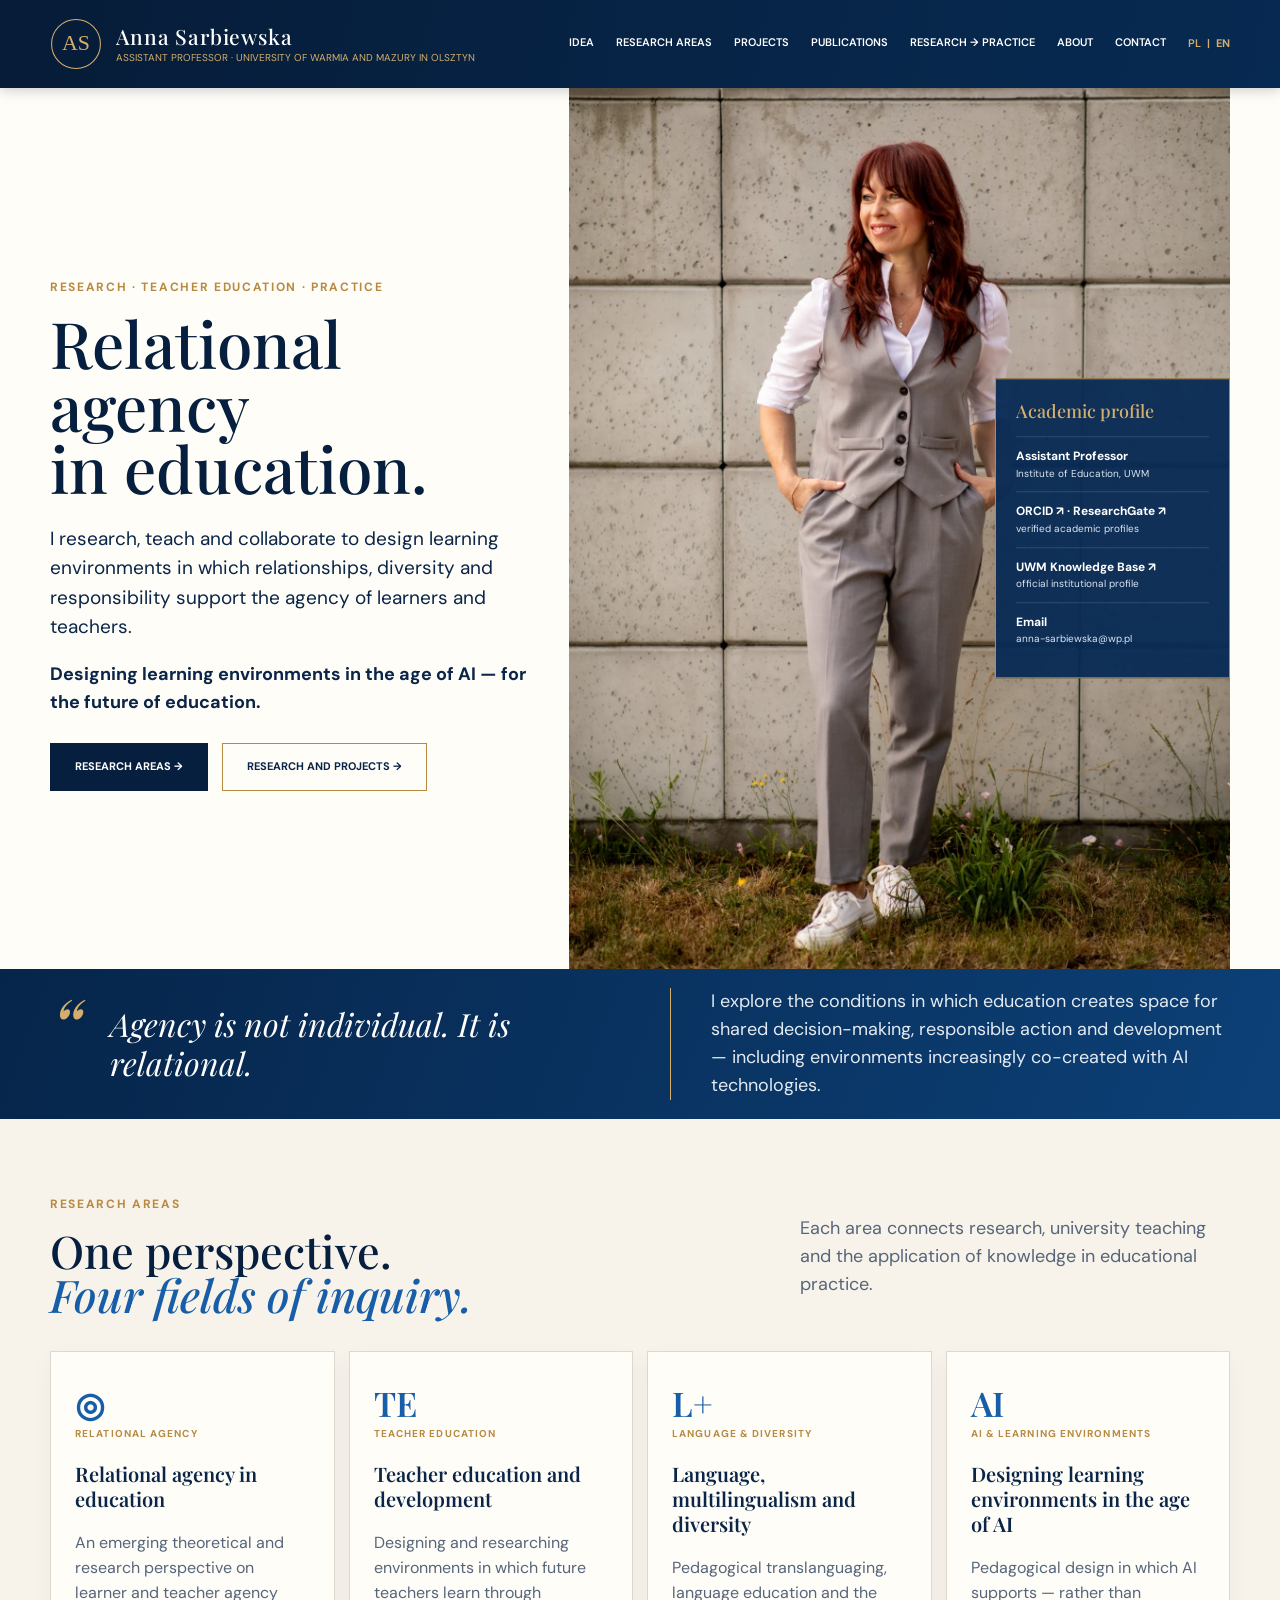
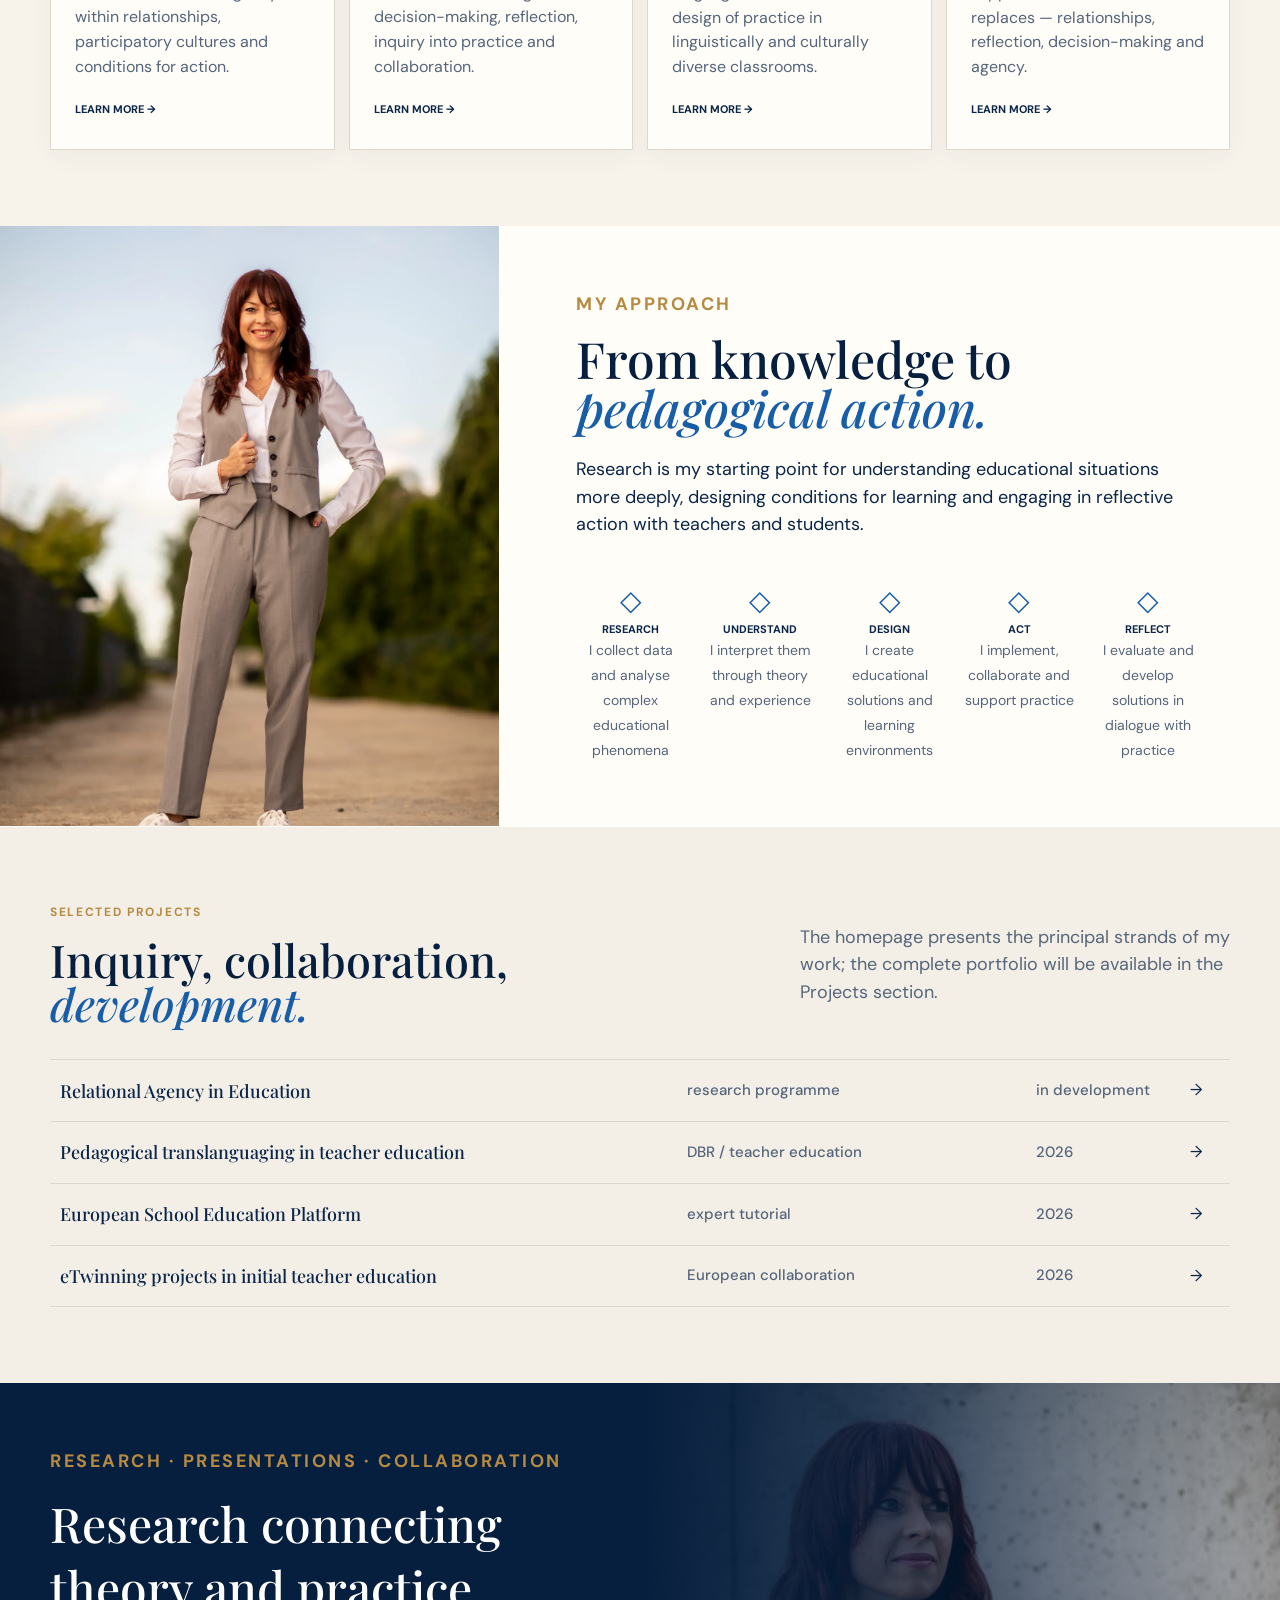
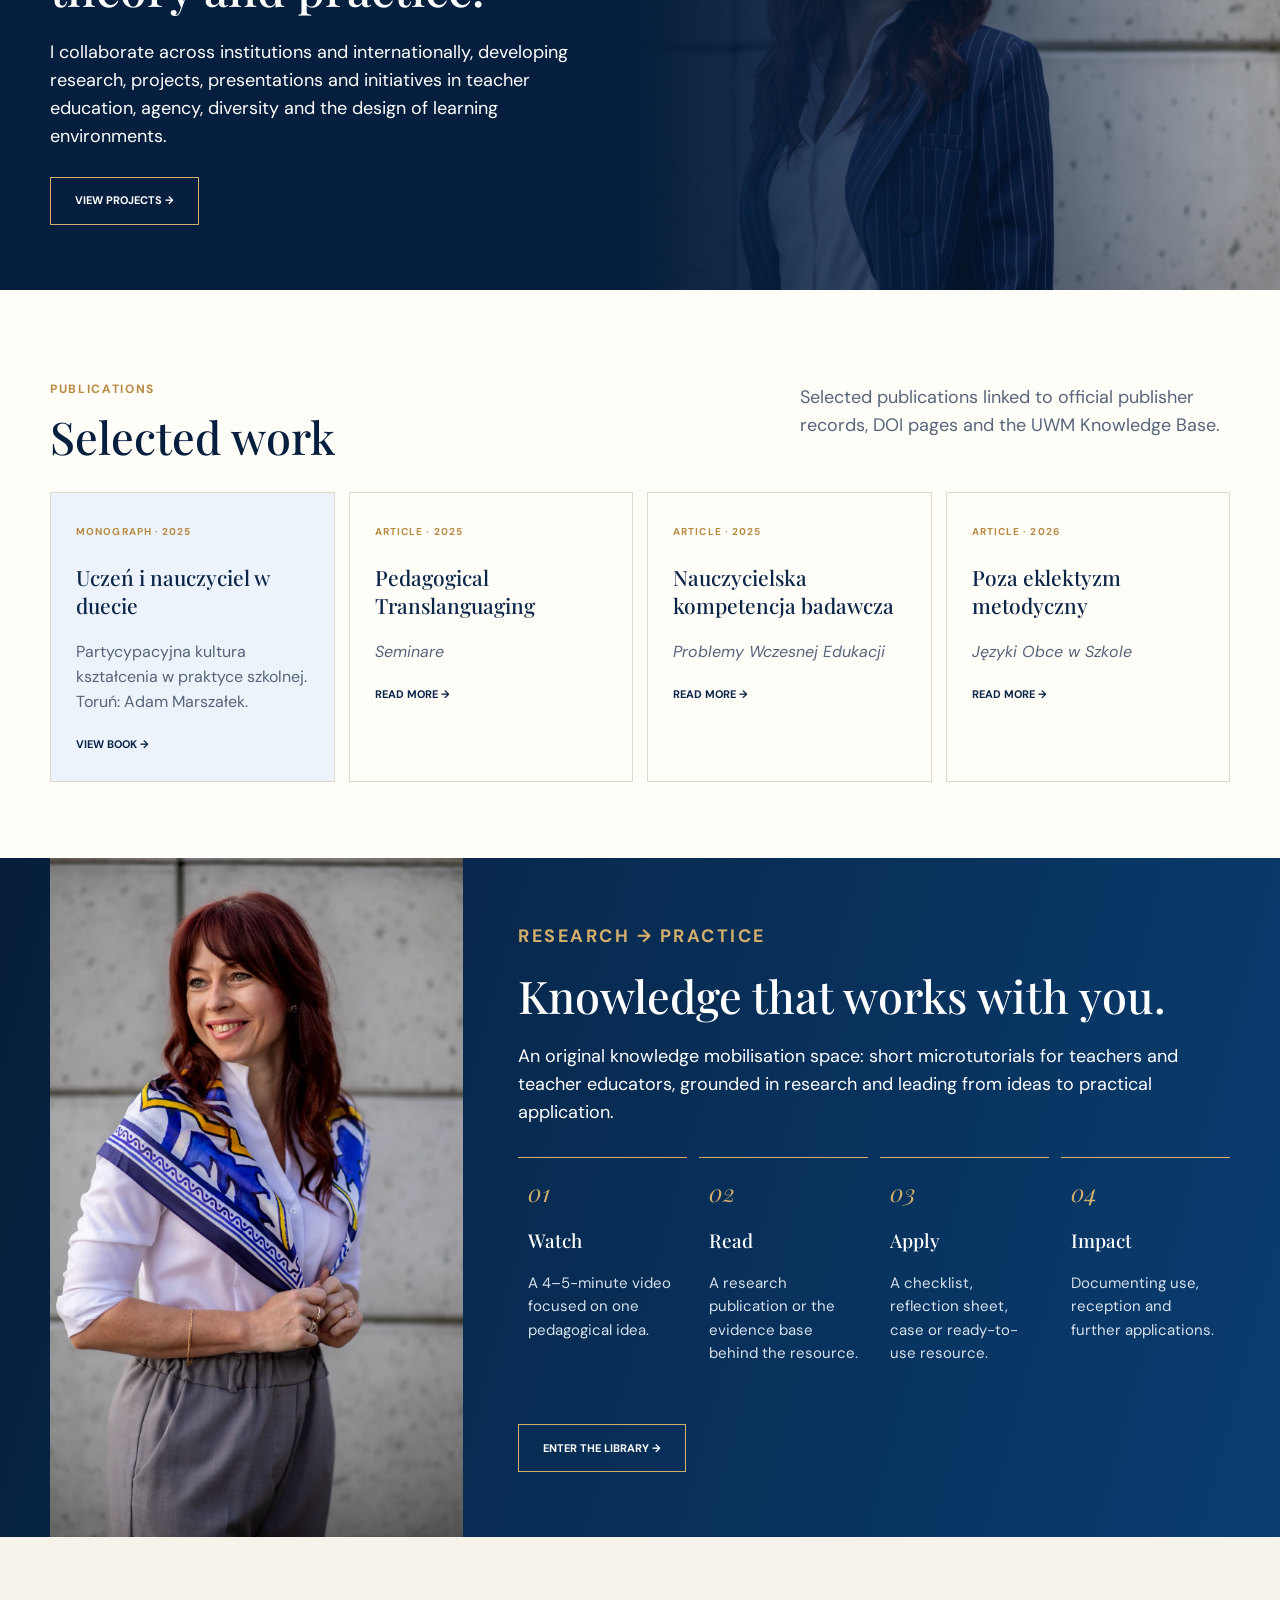
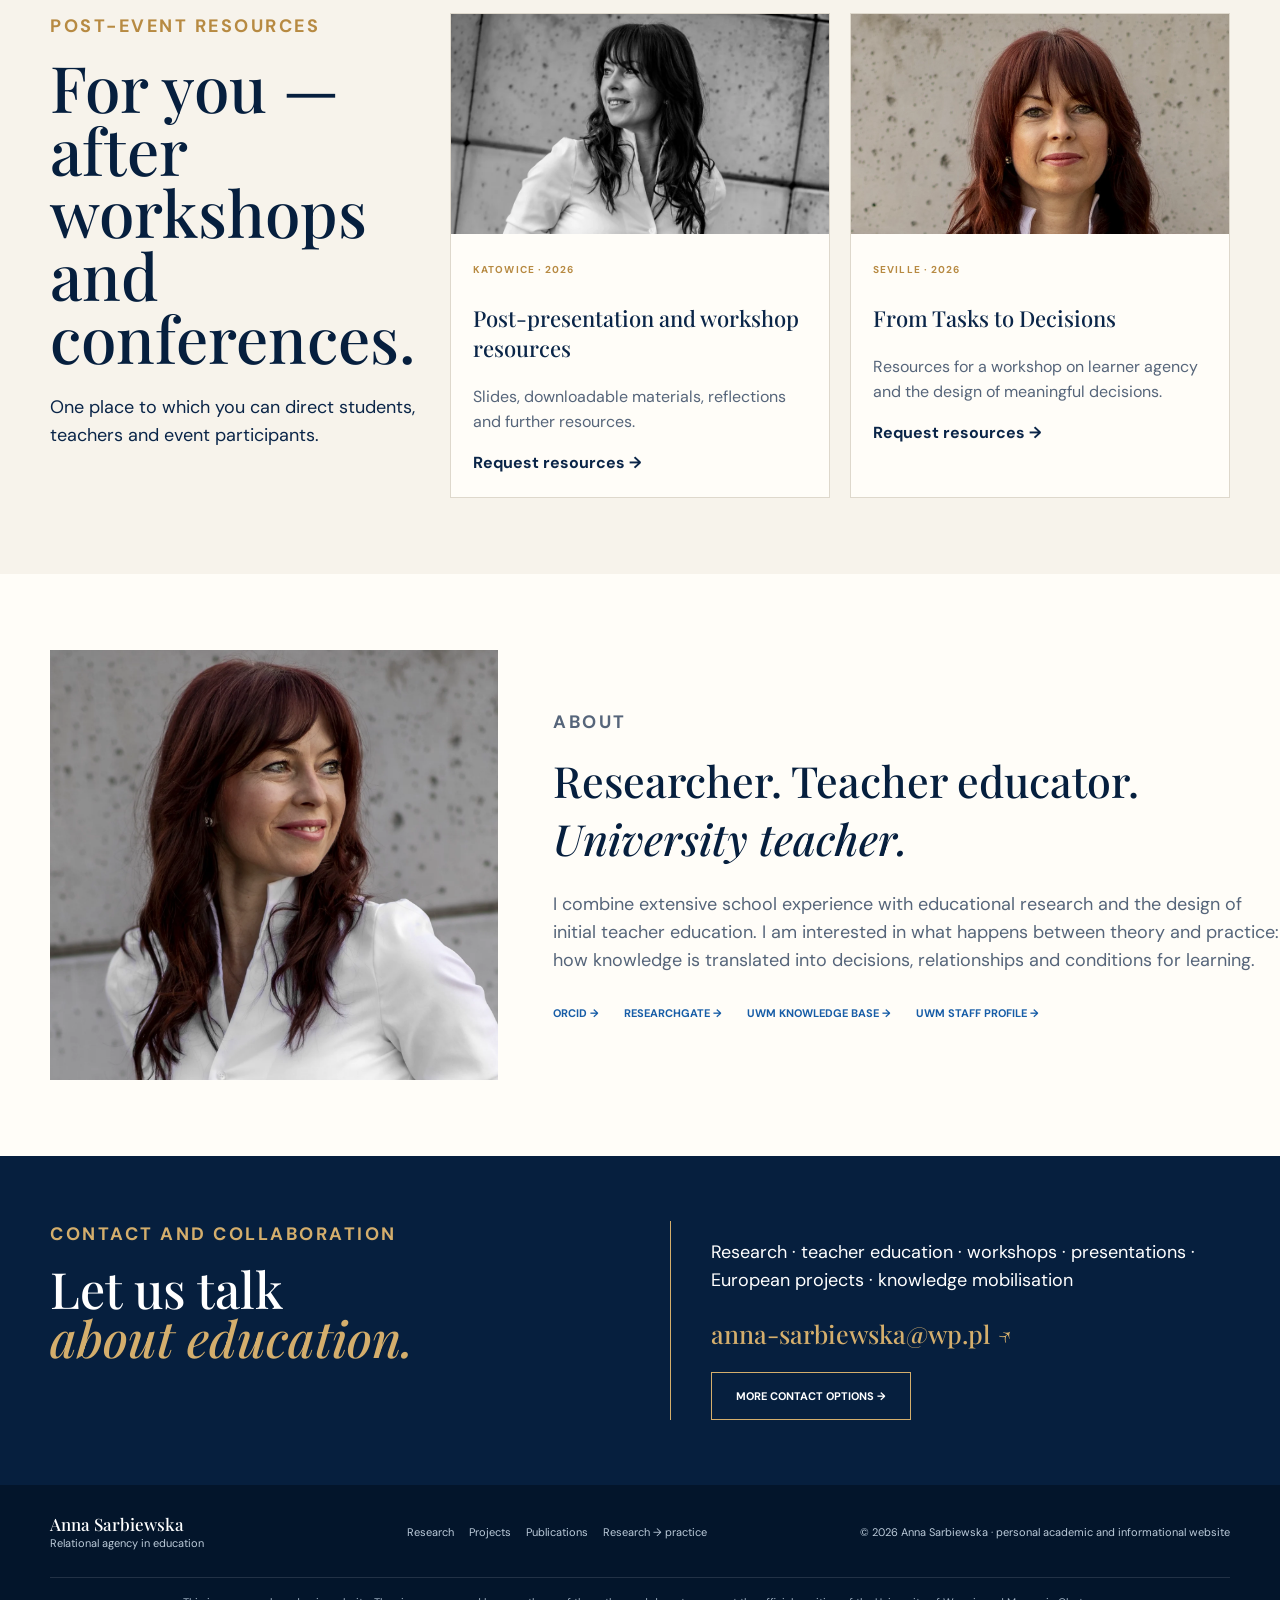
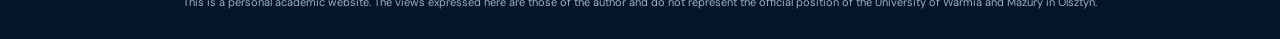
==== en/index.html @ 72707ba0 "Connect verified academic profiles and publications" ====
<!doctype html>
<html lang="en">
<head>
  <meta charset="utf-8">
  <meta name="viewport" content="width=device-width, initial-scale=1">
  <meta name="theme-color" content="#0e2b4d">
  <link rel="alternate" hreflang="pl" href="../index.html">
  <link rel="alternate" hreflang="en" href="index.html">
  <link rel="stylesheet" href="../styles.css?v=20260819-4">
  <link rel="stylesheet" href="../crop.css?v=20260819-3">
  <title>Anna Sarbiewska | Relational Agency in Education</title>
  <meta name="description" content="Academic and expert portfolio of Anna Sarbiewska: relational agency in education, teacher education, pedagogical translanguaging, AI and learning environments.">
</head>
<body>
<a class="skip" href="#main">Skip to content</a>

<header class="topbar">
  <div class="wrap nav">
    <a class="brand" href="index.html" aria-label="Anna Sarbiewska — home">
      <svg viewBox="0 0 100 100" aria-hidden="true"><circle cx="50" cy="50" r="47" fill="none" stroke="currentColor" stroke-width="2"/><text x="50" y="61" text-anchor="middle" font-family="Georgia,serif" font-size="42" fill="currentColor">AS</text></svg>
      <span class="brand-copy"><strong>Anna Sarbiewska</strong><small>Assistant Professor · University of Warmia and Mazury in Olsztyn</small></span>
    </a>
    <button class="menu-toggle" type="button" aria-expanded="false"><span></span><span></span><span></span></button>
    <nav class="menu" aria-label="Main navigation">
      <a href="#idea">Idea</a><a href="#research">Research areas</a><a href="#projects">Projects</a><a href="#publications">Publications</a><a href="#practice">Research → practice</a><a href="#about">About</a><a href="#contact">Contact</a>
      <span class="lang"><a href="../index.html">PL</a> &nbsp;|&nbsp; <strong>EN</strong></span>
    </nav>
  </div>
</header>

<main id="main">
<section class="hero">
  <div class="wrap hero-grid">
    <div class="hero-copy">
      <p class="overline">Research · Teacher education · Practice</p>
      <h1>Relational<br>agency<br>in education.</h1>
      <p class="hero-lead">I research, teach and collaborate to design learning environments in which relationships, diversity and responsibility support the agency of learners and teachers.</p>
      <p class="hero-ai">Designing learning environments in the age of AI — for the future of education.</p>
      <div class="actions"><a class="btn primary" href="#research">Research areas →</a><a class="btn secondary" href="#projects">Research and projects →</a></div>
    </div>
    <div class="hero-photo">
      <img src="../assets/hero-standing.webp" alt="Anna Sarbiewska standing against contemporary architecture">
      <aside class="academic-card">
        <h3>Academic profile</h3>
        <div><strong>Assistant Professor</strong><span>Institute of Education, UWM</span></div>
        <div><strong><a href="https://orcid.org/0000-0002-9429-8228" target="_blank" rel="noopener">ORCID ↗</a> · <a href="https://www.researchgate.net/profile/Anna-Sarbiewska" target="_blank" rel="noopener">ResearchGate ↗</a></strong><span>verified academic profiles</span></div>
        <div><strong><a href="https://bazawiedzy.uwm.edu.pl/info/author/UWMefac2015b21f4644b971df254f5b9c55?lang=en" target="_blank" rel="noopener">UWM Knowledge Base ↗</a></strong><span>official institutional profile</span></div>
        <div><strong>Email</strong><span>anna-sarbiewska@wp.pl</span></div>
      </aside>
    </div>
  </div>
</section>

<section class="manifest" id="idea">
  <div class="wrap manifest-grid">
    <blockquote>Agency is not individual. It is relational.</blockquote>
    <p>I explore the conditions in which education creates space for shared decision-making, responsible action and development — including environments increasingly co-created with AI technologies.</p>
  </div>
</section>

<section class="section areas" id="research">
  <div class="wrap">
    <div class="section-title"><div><p class="overline">Research areas</p><h2>One perspective.<br><em>Four fields of inquiry.</em></h2></div><p>Each area connects research, university teaching and the application of knowledge in educational practice.</p></div>
    <div class="area-grid">
      <article class="area"><div class="icon">◎</div><div class="mini">Relational Agency</div><h3>Relational agency in education</h3><p>An emerging theoretical and research perspective on learner and teacher agency within relationships, participatory cultures and conditions for action.</p><a href="#research">Learn more →</a></article>
      <article class="area"><div class="icon">TE</div><div class="mini">Teacher Education</div><h3>Teacher education and development</h3><p>Designing and researching environments in which future teachers learn through decision-making, reflection, inquiry into practice and collaboration.</p><a href="#research">Learn more →</a></article>
      <article class="area"><div class="icon">L+</div><div class="mini">Language & Diversity</div><h3>Language, multilingualism and diversity</h3><p>Pedagogical translanguaging, language education and the design of practice in linguistically and culturally diverse classrooms.</p><a href="#research">Learn more →</a></article>
      <article class="area"><div class="icon">AI</div><div class="mini">AI & Learning Environments</div><h3>Designing learning environments in the age of AI</h3><p>Pedagogical design in which AI supports — rather than replaces — relationships, reflection, decision-making and agency.</p><a href="#research">Learn more →</a></article>
    </div>
  </div>
</section>

<section class="approach">
  <div class="approach-photo"><img src="../assets/approach-outdoor.webp" alt="Anna Sarbiewska standing outdoors"></div>
  <div class="approach-copy">
    <p class="overline">My approach</p><h2>From knowledge to<br><em>pedagogical action.</em></h2>
    <p>Research is my starting point for understanding educational situations more deeply, designing conditions for learning and engaging in reflective action with teachers and students.</p>
    <div class="steps">
      <div class="step"><b>RESEARCH</b><span>I collect data and analyse complex educational phenomena</span></div>
      <div class="step"><b>UNDERSTAND</b><span>I interpret them through theory and experience</span></div>
      <div class="step"><b>DESIGN</b><span>I create educational solutions and learning environments</span></div>
      <div class="step"><b>ACT</b><span>I implement, collaborate and support practice</span></div>
      <div class="step"><b>REFLECT</b><span>I evaluate and develop solutions in dialogue with practice</span></div>
    </div>
  </div>
</section>

<section class="section projects" id="projects">
  <div class="wrap">
    <div class="section-title"><div><p class="overline">Selected projects</p><h2>Inquiry, collaboration,<br><em>development.</em></h2></div><p>The homepage presents the principal strands of my work; the complete portfolio will be available in the Projects section.</p></div>
    <div class="project-list">
      <div class="project-row"><h3>Relational Agency in Education</h3><span>research programme</span><b>in development</b><div>→</div></div>
      <div class="project-row"><h3>Pedagogical translanguaging in teacher education</h3><span>DBR / teacher education</span><b>2026</b><div>→</div></div>
      <div class="project-row"><h3>European School Education Platform</h3><span>expert tutorial</span><b>2026</b><div>→</div></div>
      <div class="project-row"><h3>eTwinning projects in initial teacher education</h3><span>European collaboration</span><b>2026</b><div>→</div></div>
    </div>
  </div>
</section>

<section class="research-banner">
  <img src="../assets/research.webp" alt="Anna Sarbiewska wearing a navy blazer" style="object-position:center top">
  <div class="wrap research-copy"><p class="overline">Research · Presentations · Collaboration</p><h2>Research connecting theory and practice.</h2><p>I collaborate across institutions and internationally, developing research, projects, presentations and initiatives in teacher education, agency, diversity and the design of learning environments.</p><div class="actions"><a class="btn secondary" style="color:white;border-color:var(--gold2)" href="#projects">View projects →</a></div></div>
</section>

<section class="section publications" id="publications">
  <div class="wrap">
    <div class="section-title"><div><p class="overline">Publications</p><h2>Selected work</h2></div><p>Selected publications linked to official publisher records, DOI pages and the UWM Knowledge Base.</p></div>
    <div class="pub-grid">
      <article class="pub featured"><span class="type">Monograph · 2025</span><h3>Uczeń i nauczyciel w duecie</h3><p>Partycypacyjna kultura kształcenia w praktyce szkolnej. Toruń: Adam Marszałek.</p><a href="https://sklep.marszalek.com.pl/pl/glowna/5962-uczen-i-nauczyciel-w-duecie-partycypacyjna-kultura-ksztalcenia-w-praktyce-szkolnej.html" target="_blank" rel="noopener">View book →</a></article>
      <article class="pub"><span class="type">Article · 2025</span><h3>Pedagogical Translanguaging</h3><p><em>Seminare</em></p><a href="https://czasopisma.uksw.edu.pl/s/article/view/15479" target="_blank" rel="noopener">Read more →</a></article>
      <article class="pub"><span class="type">Article · 2025</span><h3>Nauczycielska kompetencja badawcza</h3><p><em>Problemy Wczesnej Edukacji</em></p><a href="https://doi.org/10.26881/pwe.2025.60.10" target="_blank" rel="noopener">Read more →</a></article>
      <article class="pub"><span class="type">Article · 2026</span><h3>Poza eklektyzm metodyczny</h3><p><em>Języki Obce w Szkole</em></p><a href="https://bazawiedzy.uwm.edu.pl/info/article/UWM1945648a0d5d4bf6a599b949269d0748/" target="_blank" rel="noopener">Read more →</a></article>
    </div>
  </div>
</section>

<section class="practice" id="practice">
  <div class="wrap practice-grid">
    <div class="practice-photo"><img src="../assets/practice-scarf.webp" alt="Anna Sarbiewska wearing a blue scarf"></div>
    <div class="practice-copy"><p class="overline" style="color:var(--gold2)">Research → practice</p><h2>Knowledge that works with you.</h2><p>An original knowledge mobilisation space: short microtutorials for teachers and teacher educators, grounded in research and leading from ideas to practical application.</p>
      <div class="practice-cards">
        <div class="practice-card"><div class="n">01</div><h3>Watch</h3><p>A 4–5-minute video focused on one pedagogical idea.</p></div>
        <div class="practice-card"><div class="n">02</div><h3>Read</h3><p>A research publication or the evidence base behind the resource.</p></div>
        <div class="practice-card"><div class="n">03</div><h3>Apply</h3><p>A checklist, reflection sheet, case or ready-to-use resource.</p></div>
        <div class="practice-card"><div class="n">04</div><h3>Impact</h3><p>Documenting use, reception and further applications.</p></div>
      </div>
      <div class="actions"><a class="btn secondary" style="color:white;border-color:var(--gold2)" href="#practice">Enter the library →</a></div>
    </div>
  </div>
</section>

<section class="section events">
  <div class="wrap event-grid">
    <div class="event-intro"><p class="overline">Post-event resources</p><h2>For you — after workshops and conferences.</h2><p>One place to which you can direct students, teachers and event participants.</p></div>
    <article class="event"><img src="../assets/event-katowice.webp" alt="Anna Sarbiewska — Katowice resources" style="object-position:center top"><div class="event-body"><span class="label">KATOWICE · 2026</span><h3>Post-presentation and workshop resources</h3><p>Slides, downloadable materials, reflections and further resources.</p><a href="#contact"><b>Request resources →</b></a></div></article>
    <article class="event"><img src="../assets/event-seville.webp" alt="Anna Sarbiewska — Seville resources" style="object-position:center top"><div class="event-body"><span class="label">SEVILLE · 2026</span><h3>From Tasks to Decisions</h3><p>Resources for a workshop on learner agency and the design of meaningful decisions.</p><a href="#contact"><b>Request resources →</b></a></div></article>
  </div>
</section>

<section class="section about" id="about">
  <div class="wrap about-grid">
    <div class="about-photo"><img src="../assets/about-portrait.webp" alt="Portrait of Anna Sarbiewska"></div>
    <div class="about-copy"><p class="overline">About</p><h2>Researcher. Teacher educator.<br><em>University teacher.</em></h2><p>I combine extensive school experience with educational research and the design of initial teacher education. I am interested in what happens between theory and practice: how knowledge is translated into decisions, relationships and conditions for learning.</p><div class="profile-links"><a href="https://orcid.org/0000-0002-9429-8228" target="_blank" rel="noopener">ORCID →</a><a href="https://www.researchgate.net/profile/Anna-Sarbiewska" target="_blank" rel="noopener">ResearchGate →</a><a href="https://bazawiedzy.uwm.edu.pl/info/author/UWMefac2015b21f4644b971df254f5b9c55?lang=en" target="_blank" rel="noopener">UWM Knowledge Base →</a><a href="https://wns.uwm.edu.pl/kadra/sarbiewska-anna" target="_blank" rel="noopener">UWM staff profile →</a></div></div>
  </div>
</section>

<section class="contact" id="contact">
  <div class="wrap contact-grid">
    <div><p class="overline" style="color:var(--gold2)">Contact and collaboration</p><h2>Let us talk<br><em>about education.</em></h2></div>
    <div class="contact-box"><p>Research · teacher education · workshops · presentations · European projects · knowledge mobilisation</p><a class="mail" href="mailto:anna-sarbiewska@wp.pl">anna-sarbiewska@wp.pl ↗</a><a class="btn secondary" style="color:white;border-color:var(--gold2)" href="#contact">More contact options →</a></div>
  </div>
</section>
</main>

<footer class="footer">
  <div class="wrap footer-grid"><div class="footer-brand"><strong>Anna Sarbiewska</strong><span>Relational agency in education</span></div><div class="footer-nav"><a href="#research">Research</a><a href="#projects">Projects</a><a href="#publications">Publications</a><a href="#practice">Research → practice</a></div><div class="footer-note">© <span data-year></span> Anna Sarbiewska · personal academic and informational website</div><div class="footer-disclaimer">This is a personal academic website. The views expressed here are those of the author and do not represent the official position of the University of Warmia and Mazury in Olsztyn.</div></div>
</footer>
<script src="../script.js"></script>
</body>
</html>
---- styles.css ----
@import url('https://fonts.googleapis.com/css2?family=DM+Sans:wght@400;500;600;700&family=Playfair+Display:ital,wght@0,500;0,600;1,500&display=swap');
:root{--navy:#061f3e;--navy2:#0b315d;--blue:#175da7;--cream:#f7f3eb;--ivory:#fffdf8;--gold:#b78a42;--gold2:#d4ae6c;--ink:#0a2548;--muted:#56657a;--line:#ded8cc}*{box-sizing:border-box}html{scroll-behavior:smooth}body{margin:0;background:var(--cream);color:var(--ink);font-family:'DM Sans',Arial,sans-serif;line-height:1.55}.wrap{width:min(1180px,calc(100% - 48px));margin:auto}img{display:block;width:100%;height:100%;object-fit:cover}a{color:inherit;text-decoration:none}.skip{position:absolute;left:-9999px}.skip:focus{left:12px;top:12px;background:#fff;padding:10px;z-index:99}
.topbar{height:88px;background:linear-gradient(100deg,#061c38,#072a52);color:#fff;position:sticky;top:0;z-index:30;box-shadow:0 2px 12px #00152a38}.nav{height:100%;display:flex;align-items:center;justify-content:space-between}.brand{display:flex;align-items:center;gap:14px}.brand svg{width:52px;height:52px;color:var(--gold2)}.brand-copy{display:flex;flex-direction:column}.brand-copy strong{font:500 21px 'Playfair Display',serif;letter-spacing:.04em}.brand-copy small{font-size:10px;color:var(--gold2);text-transform:uppercase}.menu{display:flex;align-items:center;gap:22px;font-size:11px;font-weight:600;text-transform:uppercase}.menu a{padding:34px 0;border-bottom:2px solid transparent}.menu a:hover{color:var(--gold2);border-color:var(--gold2)}.lang{color:var(--gold2)}.menu-toggle{display:none;background:none;border:0}.menu-toggle span{display:block;width:24px;height:2px;background:#fff;margin:5px}
.hero{background:var(--ivory)}.hero-grid{display:grid;grid-template-columns:44% 56%;min-height:590px}.hero-copy{padding:72px 38px 60px 0;align-self:center}.overline{margin:0 0 15px;color:var(--gold);font-size:12px;font-weight:700;letter-spacing:.14em;text-transform:uppercase}.hero h1,.section h2,.approach h2,.contact h2{font:500 clamp(44px,5vw,72px)/.98 'Playfair Display',serif;margin:0 0 24px;color:var(--navy)}.hero-lead{font-size:16px;max-width:520px}.hero-ai{font-weight:700;max-width:500px}.actions{display:flex;gap:14px;margin-top:26px}.btn{display:inline-flex;align-items:center;justify-content:center;min-height:48px;padding:0 24px;border:1px solid var(--gold);font-size:11px;font-weight:700;text-transform:uppercase;transition:.2s}.btn.primary{background:var(--navy);color:#fff;border-color:var(--navy)}.btn:hover{transform:translateY(-2px);box-shadow:0 7px 18px #001d3b24}.hero-photo{position:relative;min-height:590px}.hero-photo img{object-position:center 28%}.academic-card{position:absolute;right:0;top:50%;transform:translateY(-50%);width:235px;background:#082b55f2;color:#fff;border:1px solid var(--gold);padding:20px}.academic-card h3{margin:0 0 13px;color:var(--gold2);font:500 18px 'Playfair Display',serif}.academic-card div{padding:10px 0;border-top:1px solid #ffffff22}.academic-card strong,.academic-card span{display:block}.academic-card strong{font-size:12px}.academic-card span{font-size:10px;color:#dbe6f2}
.manifest{background:linear-gradient(110deg,#06254a,#0c4077);color:#fff}.manifest-grid{min-height:150px;display:grid;grid-template-columns:1fr 1fr;gap:60px;align-items:center}.manifest blockquote{font:italic 32px/1.2 'Playfair Display',serif;margin:0;padding-left:60px;position:relative}.manifest blockquote:before{content:'“';position:absolute;left:0;top:-28px;color:var(--gold2);font-size:80px}.manifest p{border-left:1px solid var(--gold2);padding-left:40px;margin:0;color:#e3eaf2}
.section{padding:76px 0}.section-title{display:flex;justify-content:space-between;gap:50px;align-items:end;margin-bottom:34px}.section-title h2{font-size:45px;margin:0}.section-title h2 em,.approach h2 em,.contact h2 em{font-weight:500;color:var(--blue)}.section-title>p{max-width:430px;color:var(--muted)}.area-grid{display:grid;grid-template-columns:repeat(4,1fr);gap:14px}.area{background:var(--ivory);border:1px solid var(--line);padding:28px 24px;min-height:315px;box-shadow:0 8px 22px #0a31550a}.area .icon{color:var(--blue);font:600 34px 'Playfair Display',serif}.mini,.type,.label{color:var(--gold);font-size:10px;text-transform:uppercase;letter-spacing:.11em;font-weight:700}.area h3{font:600 20px/1.25 'Playfair Display',serif}.area p{font-size:13px;color:var(--muted)}.area a,.pub a{font-size:11px;text-transform:uppercase;font-weight:700}
.approach{display:grid;grid-template-columns:39% 61%;background:var(--ivory);min-height:520px}.approach-photo{max-height:600px}.approach-copy{padding:65px 6vw}.approach h2{font-size:50px}.steps{display:grid;grid-template-columns:repeat(5,1fr);gap:20px;margin-top:40px}.step{text-align:center;padding-top:42px;position:relative}.step:before{content:'◇';position:absolute;top:0;left:50%;transform:translateX(-50%);font-size:28px;color:var(--blue)}.step b{font-size:11px;display:block}.step span{font-size:11px;color:var(--muted)}
.projects{background:#f3efe7}.project-list{border-top:1px solid var(--line)}.project-row{display:grid;grid-template-columns:2.2fr 1.2fr .5fr 30px;gap:15px;align-items:center;padding:18px 10px;border-bottom:1px solid var(--line)}.project-row h3{font:500 18px 'Playfair Display',serif;margin:0}.project-row span,.project-row b{font-size:12px;font-weight:500;color:var(--muted)}
.research-banner{min-height:390px;background:var(--navy);color:#fff;position:relative;overflow:hidden}.research-banner>img{position:absolute;right:0;width:50%}.research-banner:after{content:'';position:absolute;inset:0;background:linear-gradient(90deg,#061f3e 0 50%,#061f3ecc 68%,transparent)}.research-copy{position:relative;z-index:2;padding:65px 0}.research-copy h2{font:500 48px 'Playfair Display',serif;max-width:560px;margin:0 0 20px}.research-copy>p{max-width:520px}
.publications{background:var(--ivory)}.pub-grid{display:grid;grid-template-columns:repeat(4,1fr);gap:14px}.pub{border:1px solid var(--line);padding:25px;min-height:220px}.pub.featured{background:#edf3fa}.pub h3{font:500 21px 'Playfair Display',serif}.pub p{font-size:13px;color:var(--muted)}
.practice{background:linear-gradient(105deg,#061e3b,#0a3d70);color:#fff}.practice-grid{display:grid;grid-template-columns:35% 65%;min-height:520px}.practice-copy{padding:65px 0 65px 55px}.practice-copy h2{font:500 45px 'Playfair Display',serif;margin:0 0 15px}.practice-cards{display:grid;grid-template-columns:repeat(4,1fr);gap:12px;margin-top:30px}.practice-card{border-top:1px solid var(--gold2);padding:18px 10px}.practice-card .n{color:var(--gold2);font:italic 24px 'Playfair Display',serif}.practice-card h3{font:500 19px 'Playfair Display',serif}.practice-card p{font-size:12px;color:#d6e1ed}
.event-grid{display:grid;grid-template-columns:1fr 1fr 1fr;gap:20px}.event{background:var(--ivory);border:1px solid var(--line)}.event>img{height:220px}.event-body{padding:22px}.event h3{font:500 22px 'Playfair Display',serif}.event p{font-size:13px;color:var(--muted)}.about{background:var(--ivory)}.about-grid{display:grid;grid-template-columns:38% 62%;gap:55px}.about-photo{height:430px}.about-copy{align-self:center}.about-copy h2{font:500 43px 'Playfair Display',serif}.about-copy p{color:var(--muted)}.profile-links{display:flex;flex-wrap:wrap;gap:12px 25px;margin-top:30px}.profile-links a{font-size:11px;font-weight:700;text-transform:uppercase;color:var(--blue)}
.contact{background:var(--navy);color:#fff;padding:65px 0}.contact-grid{display:grid;grid-template-columns:1fr 1fr;gap:60px}.contact h2{color:#fff;font-size:50px}.contact h2 em{color:var(--gold2)}.contact-box{border-left:1px solid var(--gold2);padding-left:40px}.mail{display:block;font:500 25px 'Playfair Display',serif;margin:22px 0;color:var(--gold2)}.footer{background:#03152b;color:#bccbda;padding:28px 0;font-size:11px}.footer-grid{display:grid;grid-template-columns:1fr 1fr 1.4fr;gap:25px;align-items:center}.footer-brand{display:flex;flex-direction:column}.footer-brand strong{color:#fff;font:500 17px 'Playfair Display',serif}.footer-nav{display:flex;gap:15px}.footer-note{text-align:right}
@media(max-width:900px){.menu-toggle{display:block}.menu{display:none;position:absolute;top:88px;left:0;right:0;background:var(--navy);padding:20px 24px;flex-direction:column;align-items:flex-start}.menu.open{display:flex}.menu a{padding:7px 0}.hero-grid{grid-template-columns:1fr}.hero-copy{padding:55px 0}.hero-photo{min-height:600px}.area-grid,.pub-grid{grid-template-columns:1fr 1fr}.approach,.practice-grid,.about-grid{grid-template-columns:1fr}.approach-photo,.practice-photo{height:480px}.approach-copy,.practice-copy{padding:55px 24px}.steps{grid-template-columns:repeat(2,1fr)}.event-grid{grid-template-columns:1fr 1fr}.event-intro{grid-column:1/-1}}
@media(max-width:600px){.wrap{width:min(100% - 30px,1180px)}.topbar{height:74px}.brand svg{width:42px}.brand-copy strong{font-size:17px}.brand-copy small{font-size:8px}.menu{top:74px}.hero h1{font-size:51px}.hero-photo{min-height:520px}.academic-card{position:relative;transform:none;top:auto;right:auto;width:100%;background:var(--navy)}.manifest-grid,.section-title,.contact-grid{grid-template-columns:1fr;display:grid;gap:25px}.manifest-grid{padding:45px 0}.manifest blockquote{font-size:27px}.manifest p{padding-left:20px}.section{padding:55px 0}.area-grid,.pub-grid,.event-grid{grid-template-columns:1fr}.section-title h2,.approach h2,.contact h2{font-size:39px}.steps,.practice-cards{grid-template-columns:1fr 1fr}.project-row{grid-template-columns:1fr}.research-banner>img{width:100%;opacity:.25}.research-banner:after{background:#061f3eb8}.research-copy{padding:55px 0}.about-photo{height:390px}.footer-grid{grid-template-columns:1fr}.footer-note{text-align:left}}

/* Readability refinements: preserve heading scale and enlarge supporting copy. */
.hero-lead{font-size:19px}.hero-ai{font-size:18px}
.manifest p,.section-title>p,.approach-copy>p,.research-copy>p,.practice-copy>p,.event-intro>p,.about-copy>p,.contact p{font-size:18px}
.area p,.pub p,.event p{font-size:16px}
.practice-card p,.project-row span,.project-row b{font-size:15px}
.step span{font-size:14px}
.footer-disclaimer{grid-column:1/-1;border-top:1px solid #ffffff1f;padding-top:16px;text-align:center;color:#9fb0c2;font-size:11px;line-height:1.55}
---- crop.css ----
.hero-photo img { object-position: center 18%; }
.approach-photo img { object-position: center 18%; }
.practice-photo img { object-position: center 18%; }
.about-photo img { object-position: center 28%; }
.research-banner > img { object-position: center top; }
.event:nth-of-type(1) > img,
.event:nth-of-type(2) > img { object-position: center top; }

@media (max-width: 900px) {
  .hero-photo img { object-position: center 16%; }
  .approach-photo img { object-position: center 16%; }
  .practice-photo img { object-position: center 16%; }
  .about-photo img { object-position: center 24%; }
  .research-banner > img { object-position: center top; }
  .event:nth-of-type(1) > img,
  .event:nth-of-type(2) > img { object-position: center top; }
}
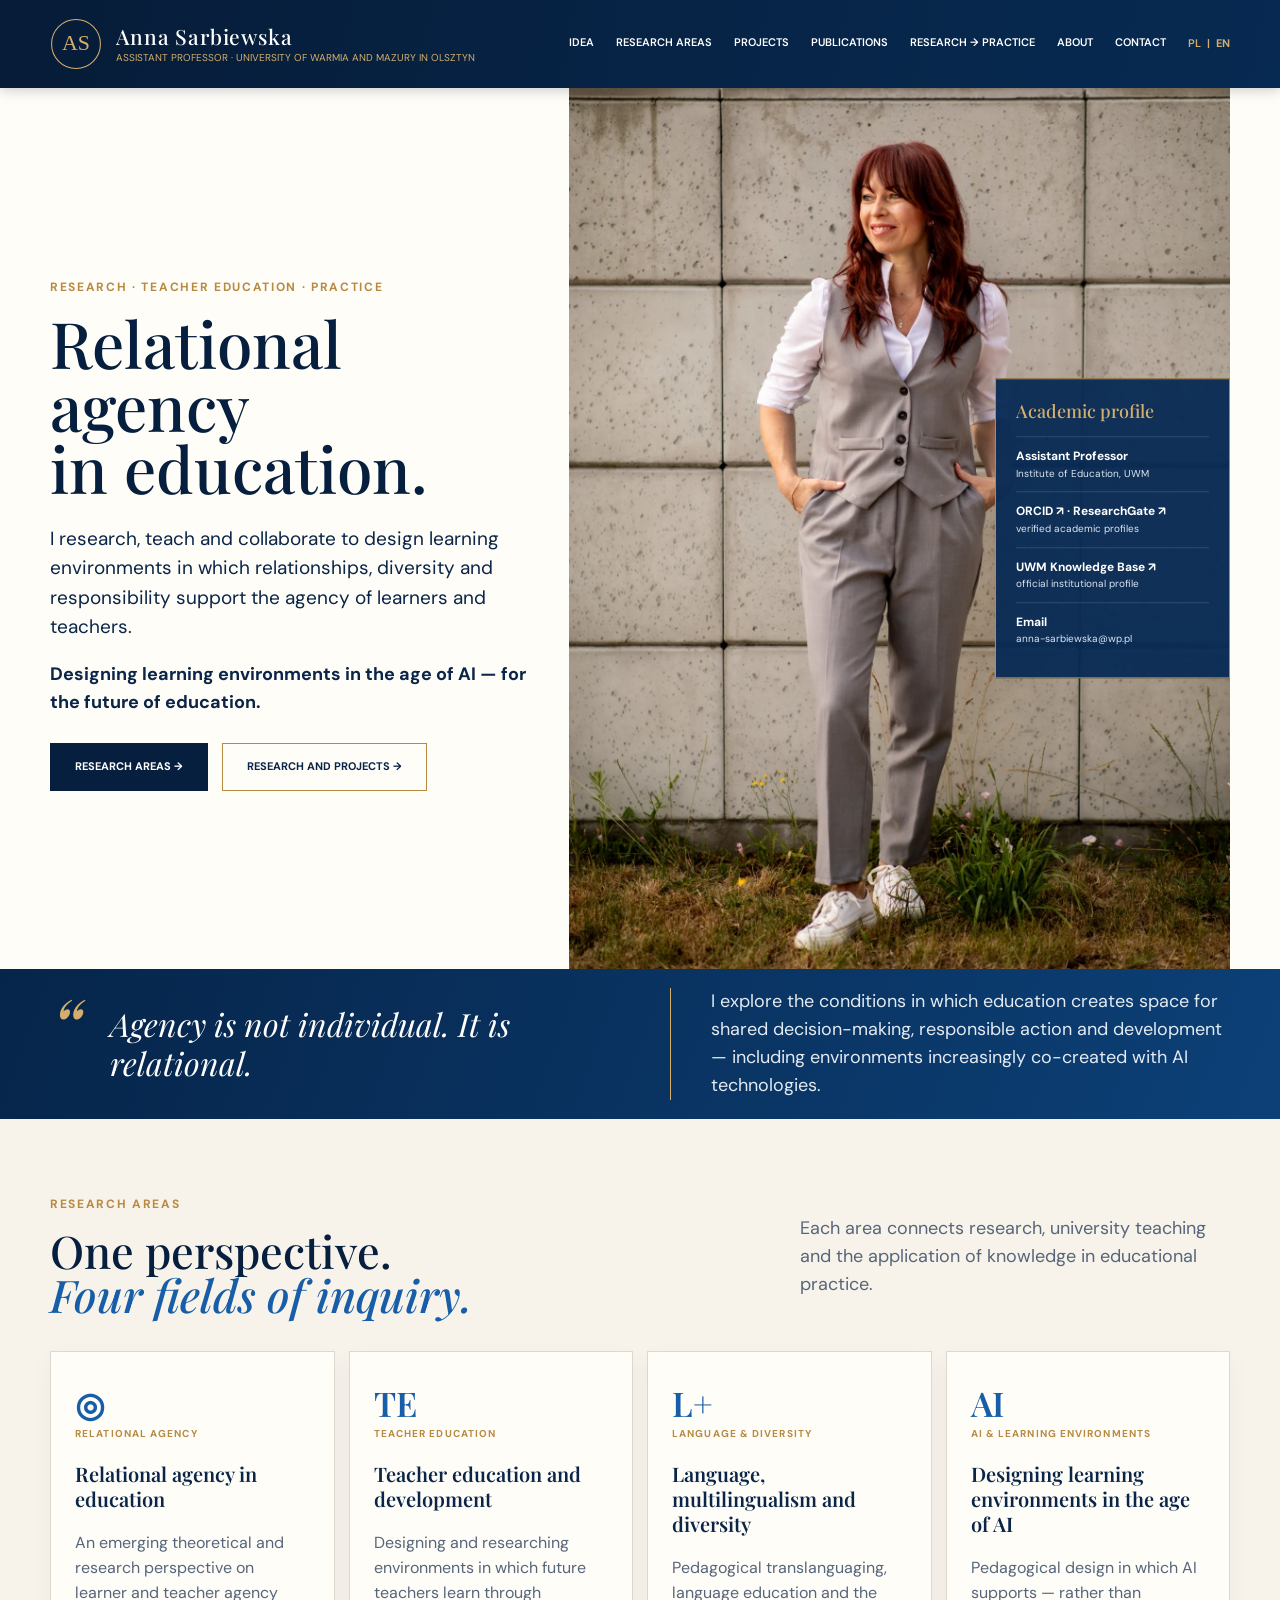
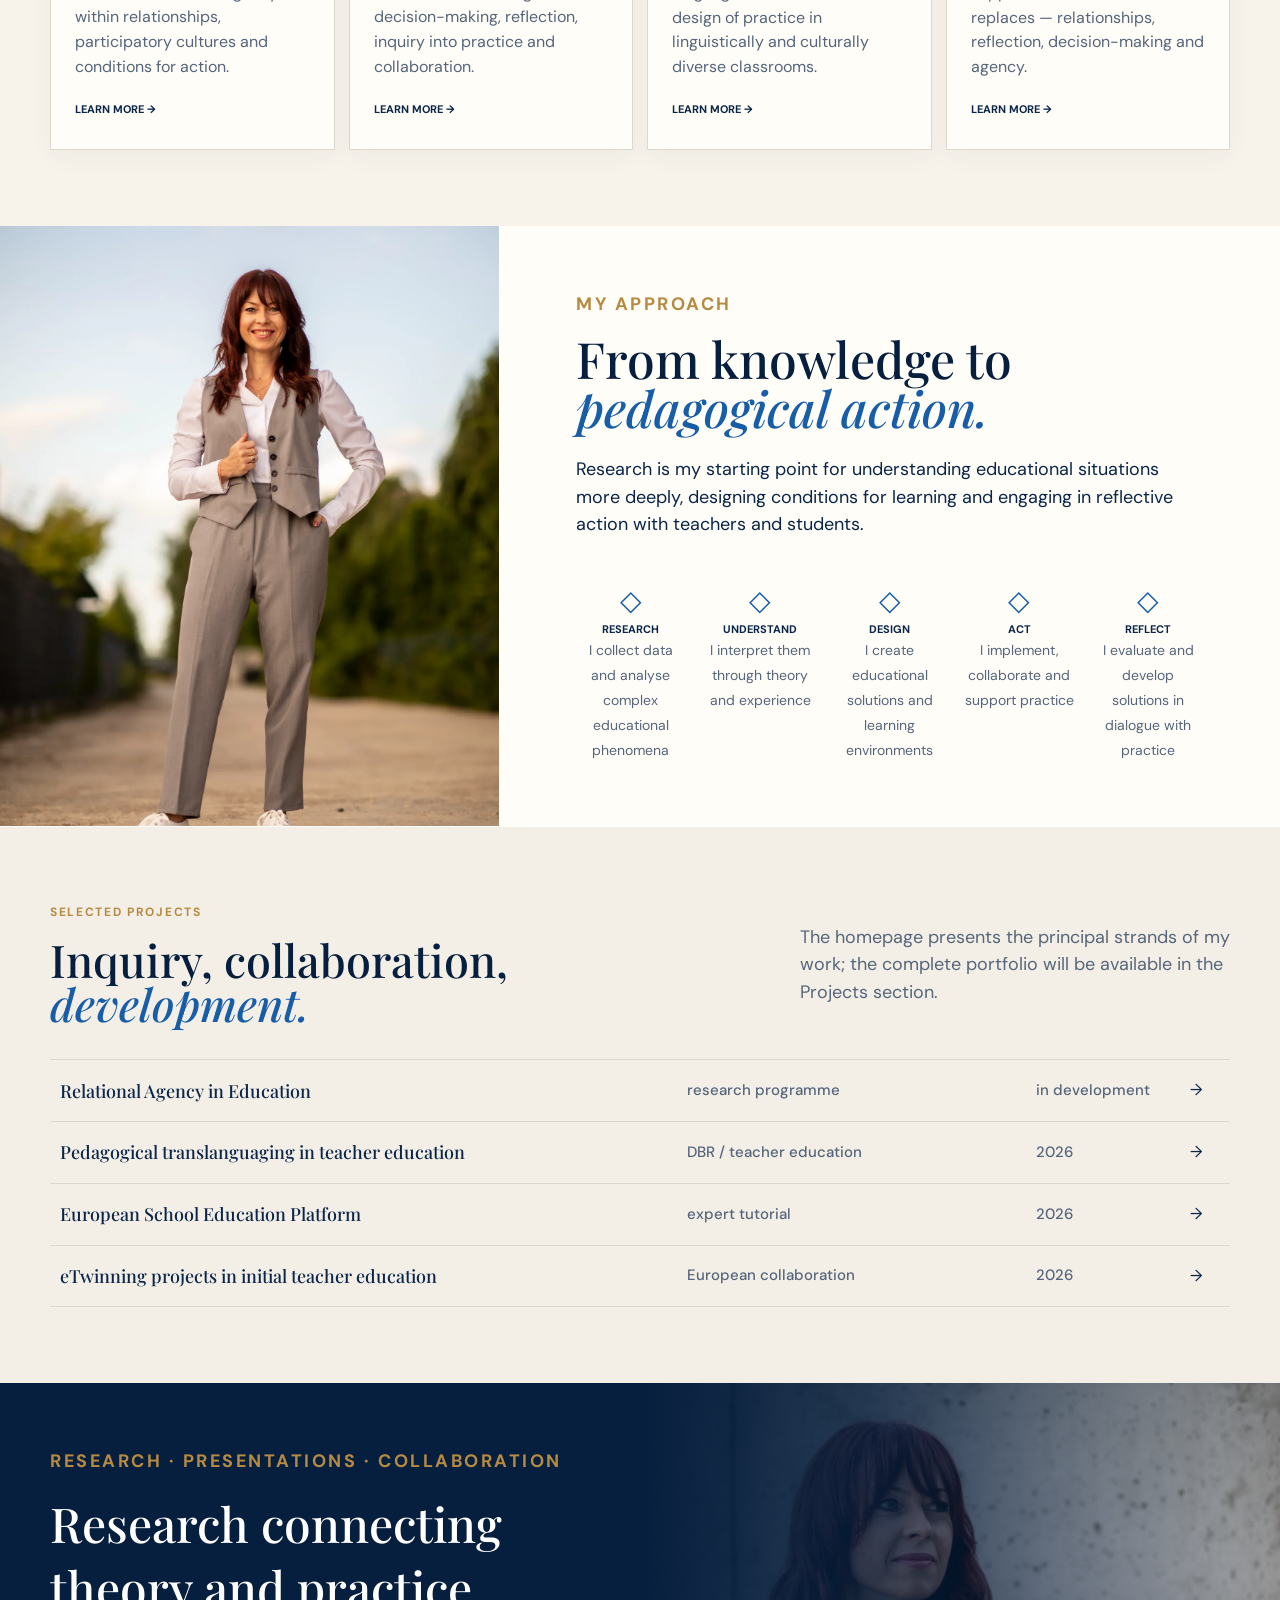
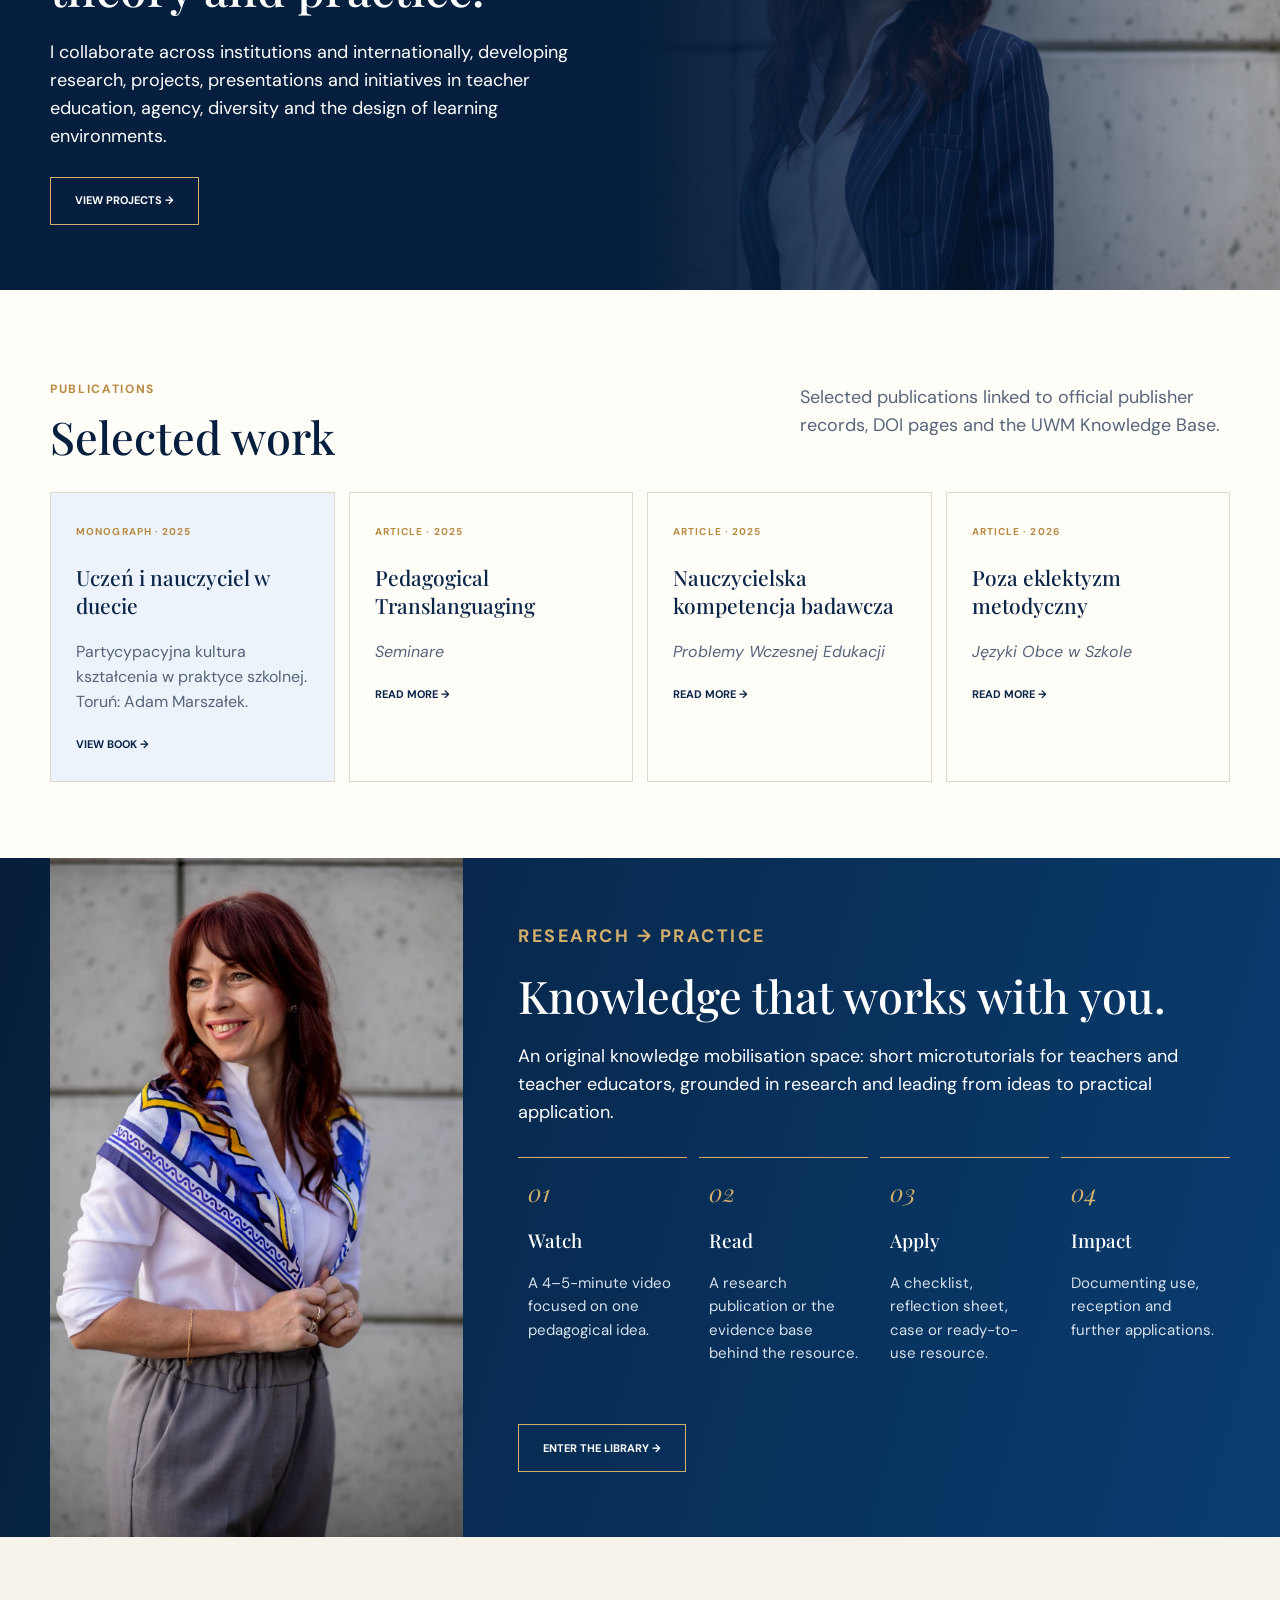
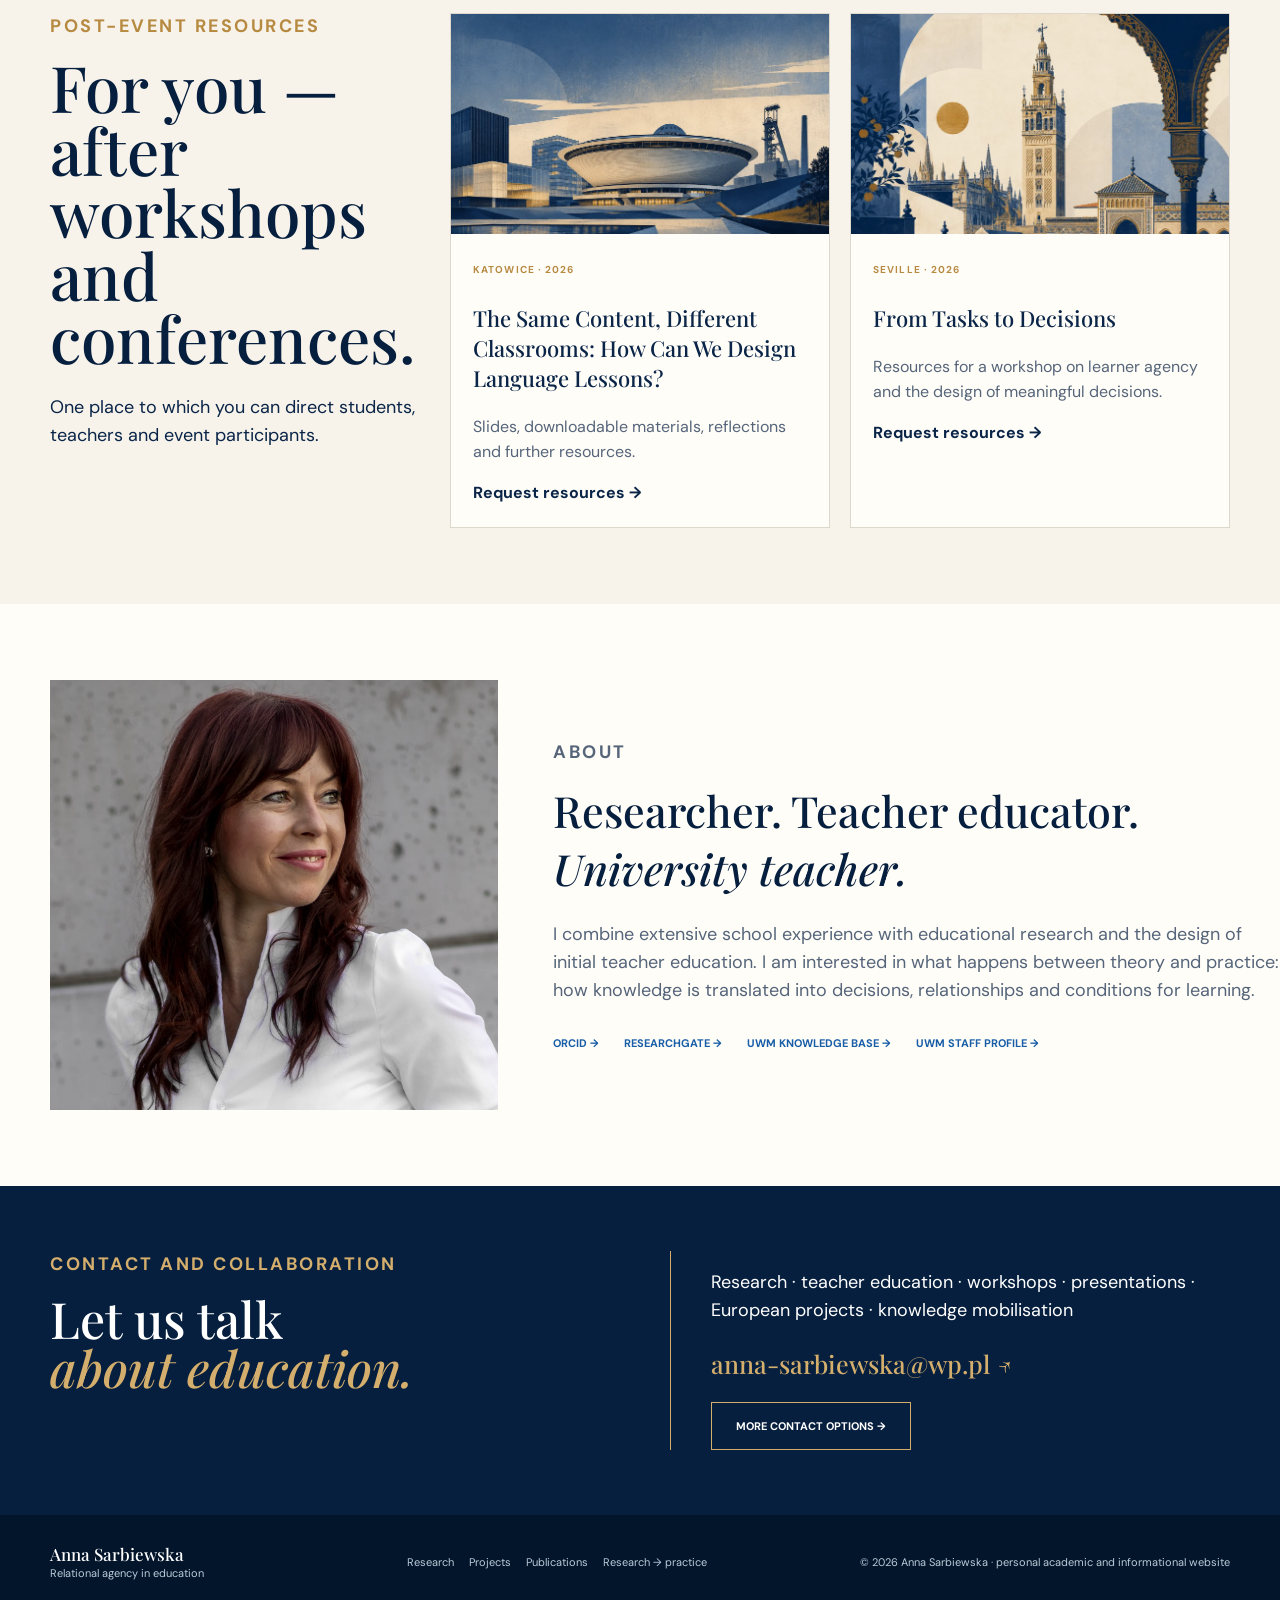
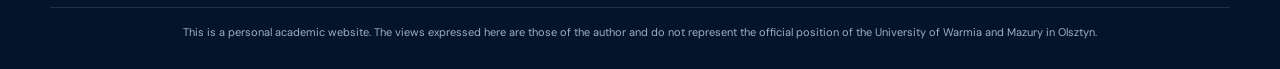
==== commit bb924c8f: "Add matching Katowice and Seville event artwork" ====
--- a/en/index.html
+++ b/en/index.html
@@ -109,7 +109,7 @@
       <article class="pub featured"><span class="type">Monograph · 2025</span><h3>Uczeń i nauczyciel w duecie</h3><p>Partycypacyjna kultura kształcenia w praktyce szkolnej. Toruń: Adam Marszałek.</p><a href="https://sklep.marszalek.com.pl/pl/glowna/5962-uczen-i-nauczyciel-w-duecie-partycypacyjna-kultura-ksztalcenia-w-praktyce-szkolnej.html" target="_blank" rel="noopener">View book →</a></article>
       <article class="pub"><span class="type">Article · 2025</span><h3>Pedagogical Translanguaging</h3><p><em>Seminare</em></p><a href="https://czasopisma.uksw.edu.pl/s/article/view/15479" target="_blank" rel="noopener">Read more →</a></article>
       <article class="pub"><span class="type">Article · 2025</span><h3>Nauczycielska kompetencja badawcza</h3><p><em>Problemy Wczesnej Edukacji</em></p><a href="https://doi.org/10.26881/pwe.2025.60.10" target="_blank" rel="noopener">Read more →</a></article>
-      <article class="pub"><span class="type">Article · 2026</span><h3>Poza eklektyzm metodyczny</h3><p><em>Języki Obce w Szkole</em></p><a href="https://bazawiedzy.uwm.edu.pl/info/article/UWM1945648a0d5d4bf6a599b949269d0748/" target="_blank" rel="noopener">Read more →</a></article>
+      <article class="pub"><span class="type">Article · 2026</span><h3>Poza eklektyzm metodyczny</h3><p><em>Języki Obce w Szkole</em></p><a href="https://jows.pl/artykuly/poza-eklektyzm-metodyczny-jak-ksztalcic-przyszlych-nauczycieli-jezyka-angielskiego" target="_blank" rel="noopener">Read more →</a></article>
     </div>
   </div>
 </section>
@@ -132,8 +132,8 @@
 <section class="section events">
   <div class="wrap event-grid">
     <div class="event-intro"><p class="overline">Post-event resources</p><h2>For you — after workshops and conferences.</h2><p>One place to which you can direct students, teachers and event participants.</p></div>
-    <article class="event"><img src="../assets/event-katowice.webp" alt="Anna Sarbiewska — Katowice resources" style="object-position:center top"><div class="event-body"><span class="label">KATOWICE · 2026</span><h3>Post-presentation and workshop resources</h3><p>Slides, downloadable materials, reflections and further resources.</p><a href="#contact"><b>Request resources →</b></a></div></article>
-    <article class="event"><img src="../assets/event-seville.webp" alt="Anna Sarbiewska — Seville resources" style="object-position:center top"><div class="event-body"><span class="label">SEVILLE · 2026</span><h3>From Tasks to Decisions</h3><p>Resources for a workshop on learner agency and the design of meaningful decisions.</p><a href="#contact"><b>Request resources →</b></a></div></article>
+    <article class="event"><img src="../assets/event-katowice-city.webp" alt="Illustration of Katowice featuring Spodek and the Culture Zone architecture"><div class="event-body"><span class="label">KATOWICE · 2026</span><h3>The Same Content, Different Classrooms: How Can We Design Language Lessons?</h3><p>Slides, downloadable materials, reflections and further resources.</p><a href="#contact"><b>Request resources →</b></a></div></article>
+    <article class="event"><img src="../assets/event-seville-city.webp" alt="Illustration of Seville featuring the Giralda and Andalusian architecture"><div class="event-body"><span class="label">SEVILLE · 2026</span><h3>From Tasks to Decisions</h3><p>Resources for a workshop on learner agency and the design of meaningful decisions.</p><a href="#contact"><b>Request resources →</b></a></div></article>
   </div>
 </section>
 
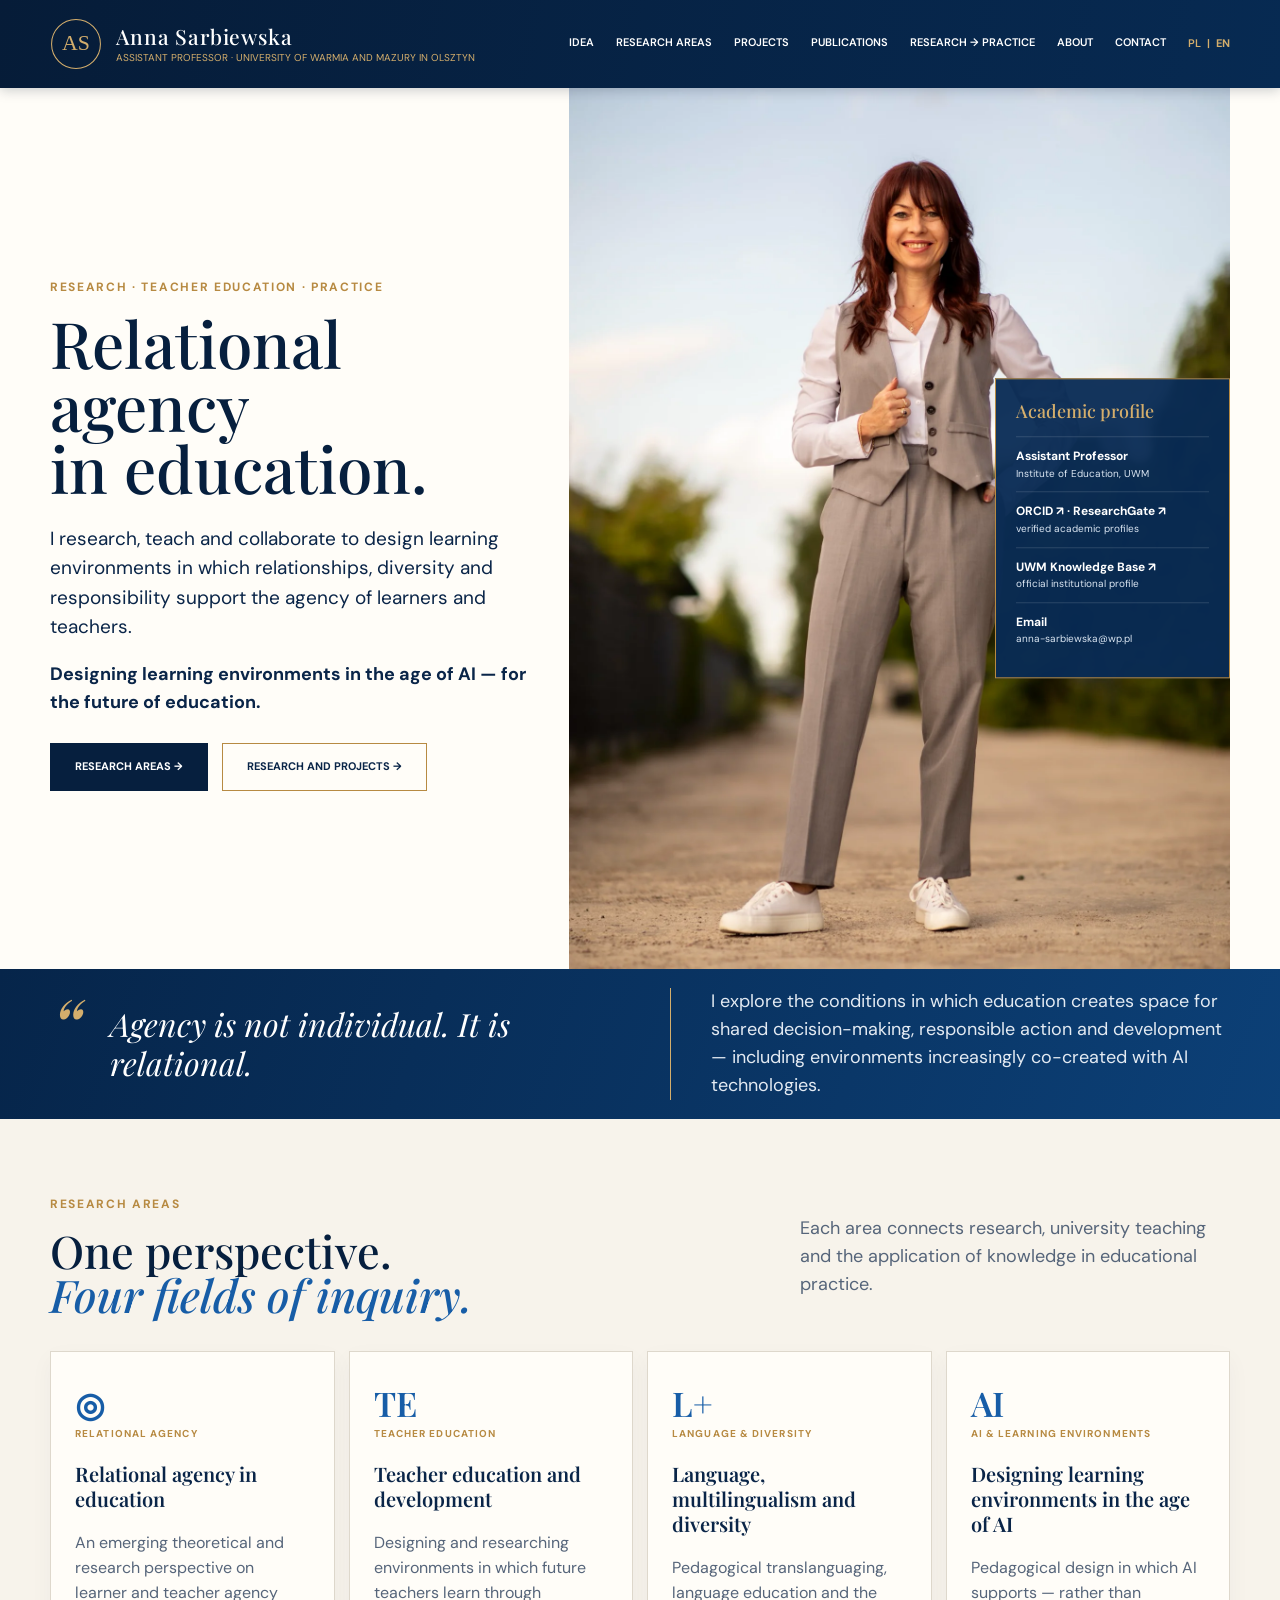
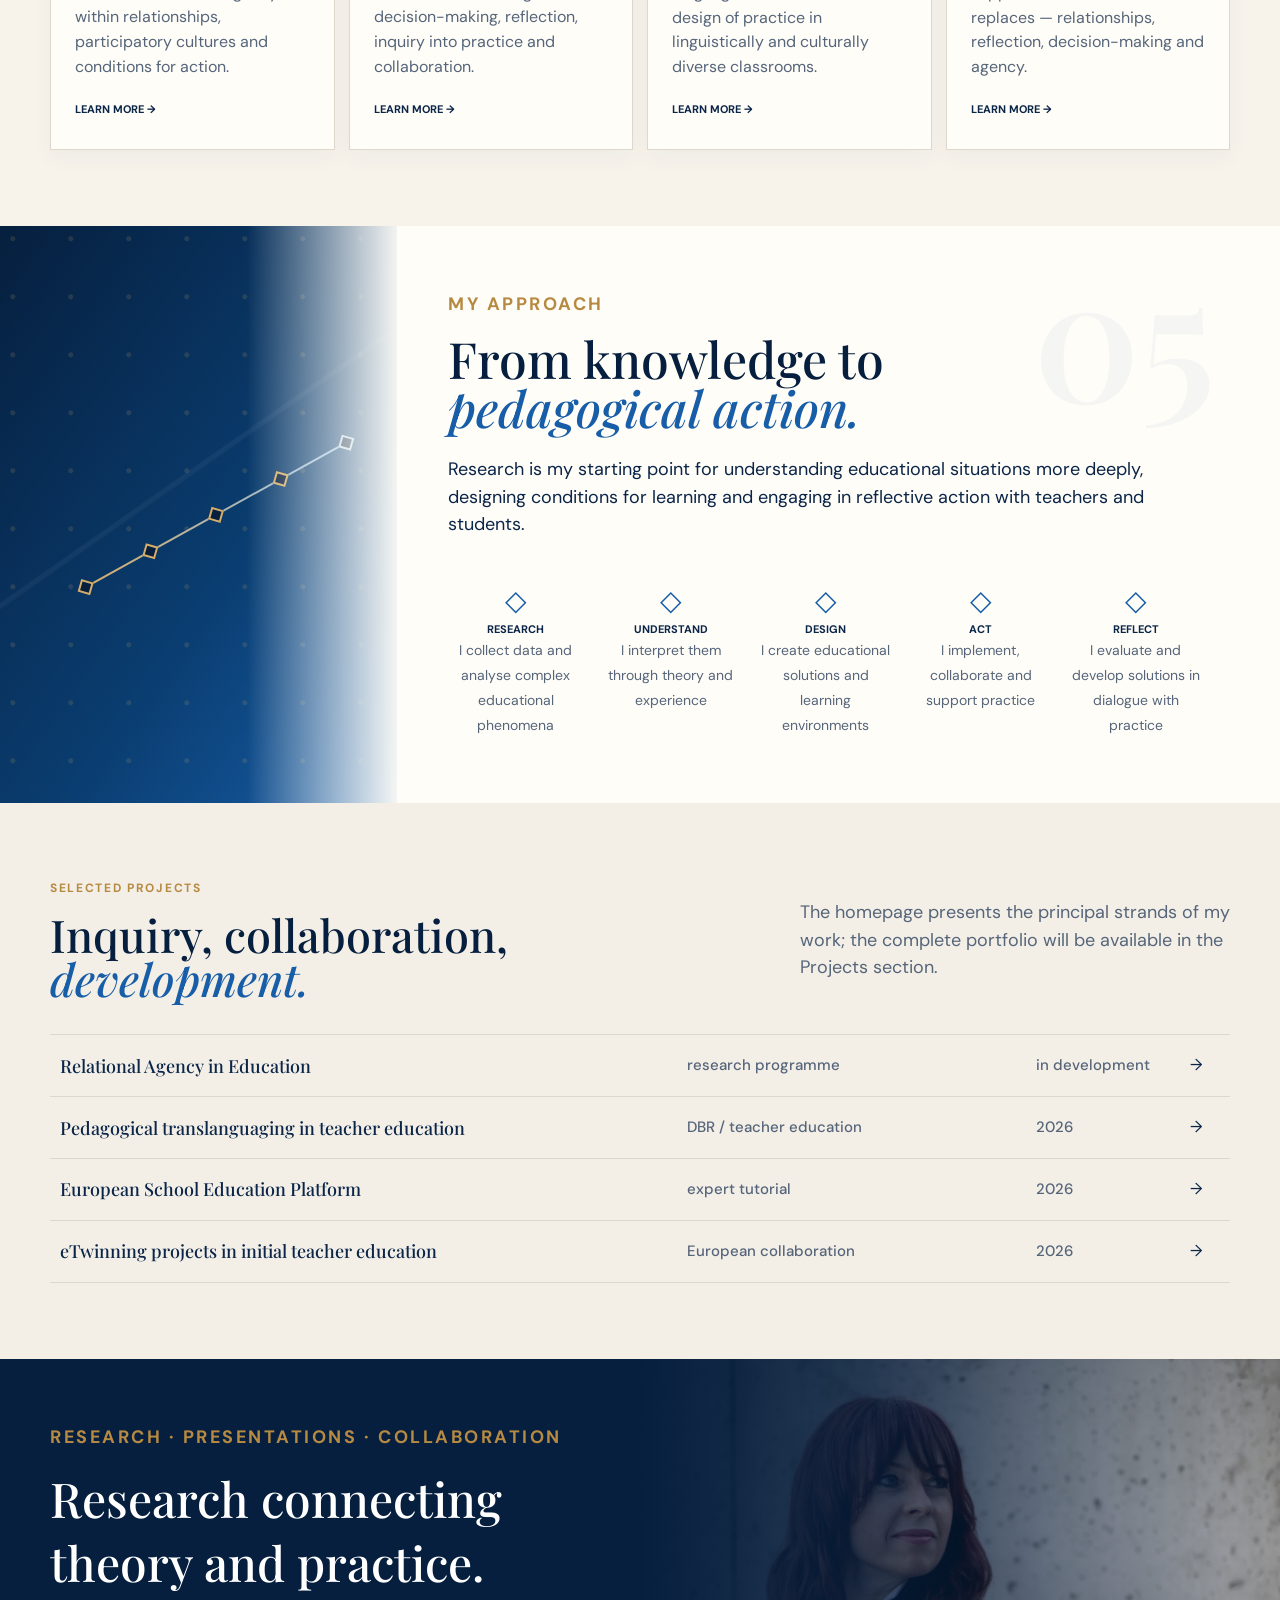
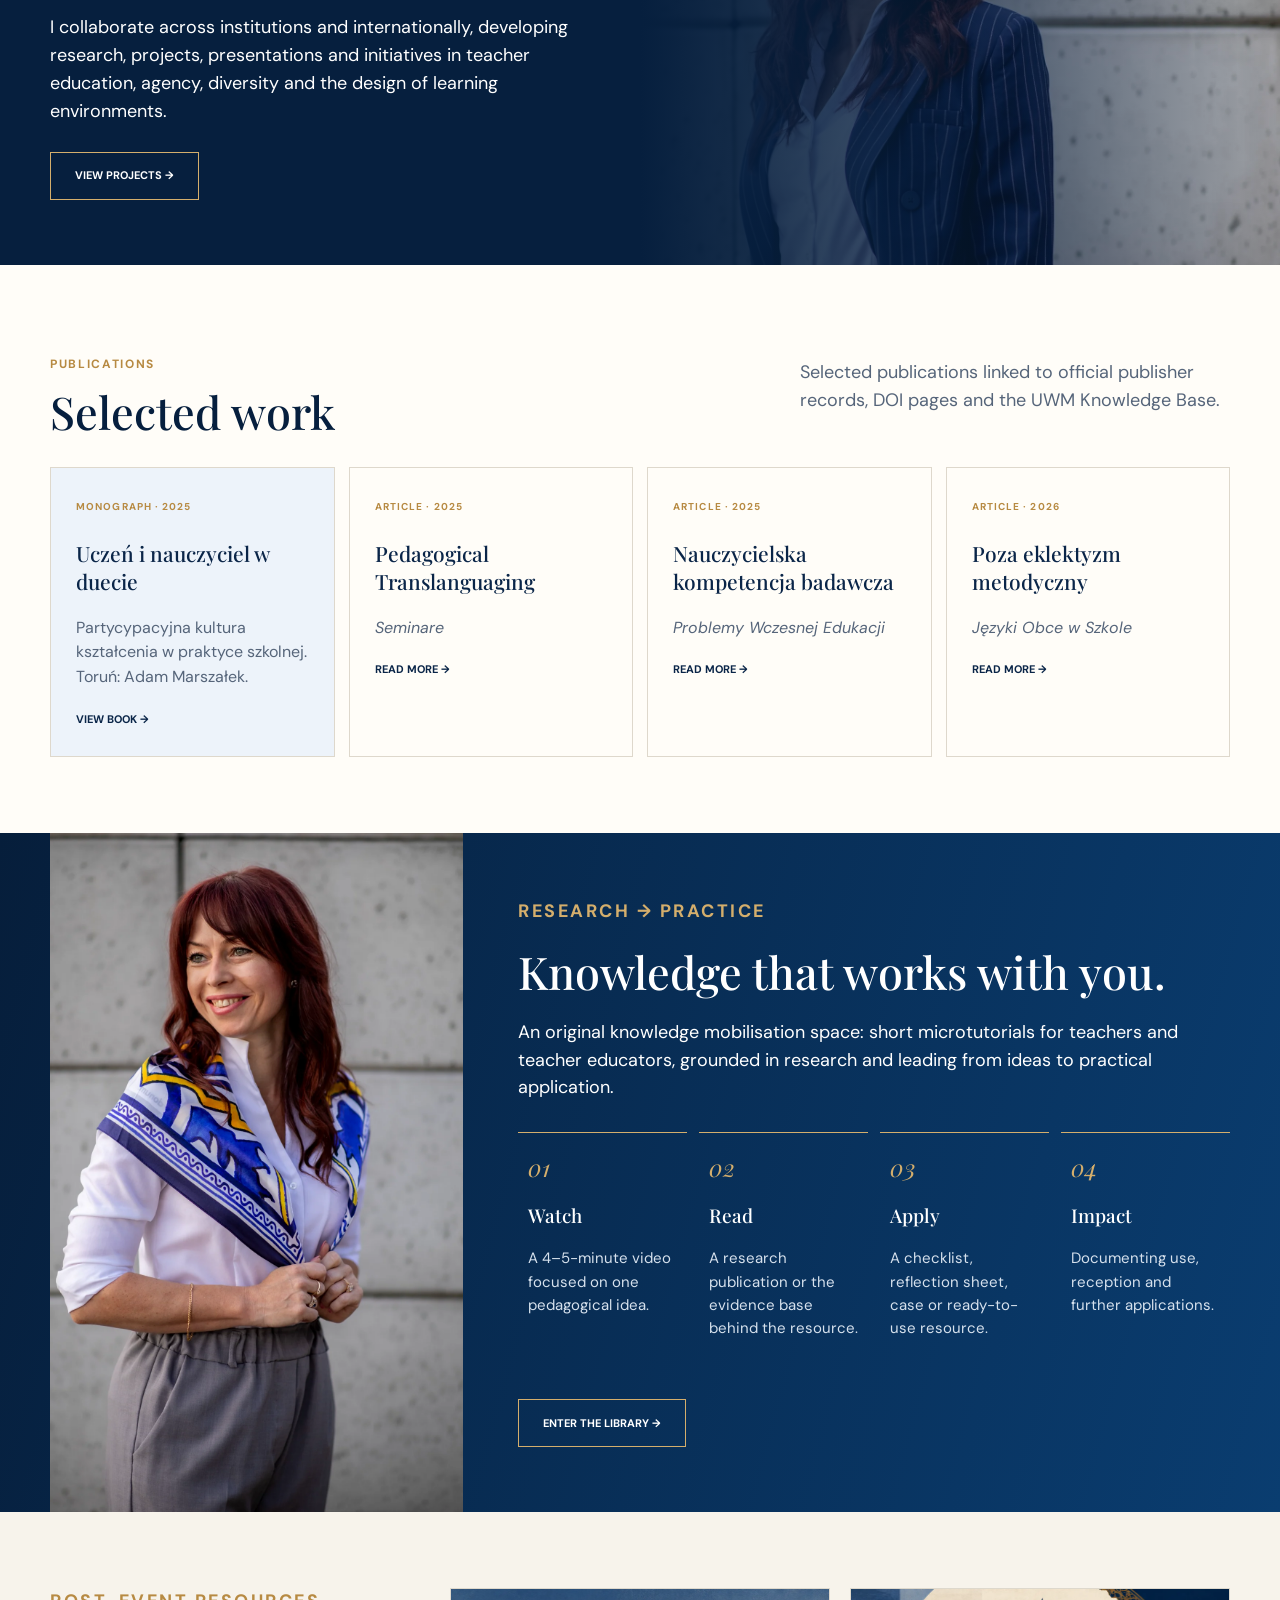
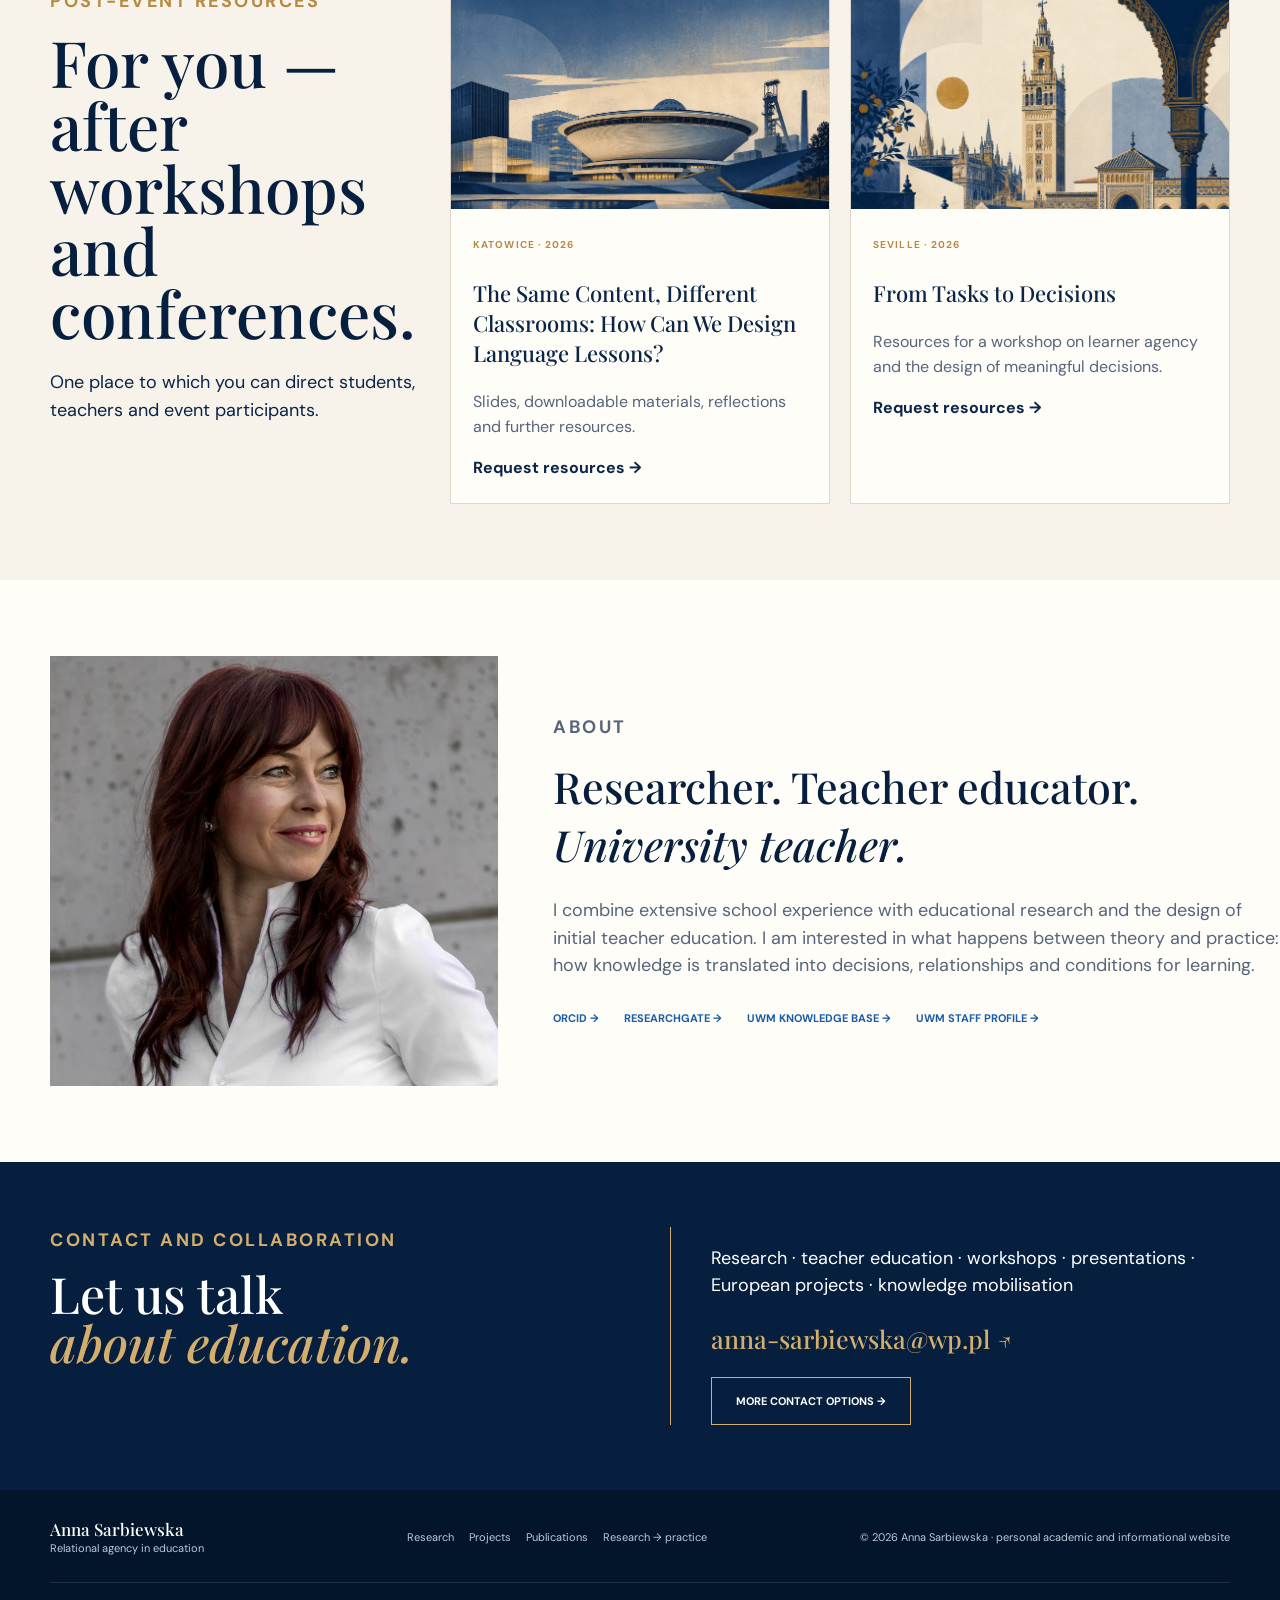
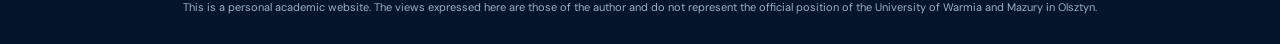
==== commit 2f1017cc: "Refine hero portrait and approach section" ====
--- a/en/index.html
+++ b/en/index.html
@@ -6,7 +6,7 @@
   <meta name="theme-color" content="#0e2b4d">
   <link rel="alternate" hreflang="pl" href="../index.html">
   <link rel="alternate" hreflang="en" href="index.html">
-  <link rel="stylesheet" href="../styles.css?v=20260819-4">
+  <link rel="stylesheet" href="../styles.css?v=20260819-5">
   <link rel="stylesheet" href="../crop.css?v=20260819-3">
   <title>Anna Sarbiewska | Relational Agency in Education</title>
   <meta name="description" content="Academic and expert portfolio of Anna Sarbiewska: relational agency in education, teacher education, pedagogical translanguaging, AI and learning environments.">
@@ -39,7 +39,7 @@
       <div class="actions"><a class="btn primary" href="#research">Research areas →</a><a class="btn secondary" href="#projects">Research and projects →</a></div>
     </div>
     <div class="hero-photo">
-      <img src="../assets/hero-standing.webp" alt="Anna Sarbiewska standing against contemporary architecture">
+      <img src="../assets/approach-outdoor.webp" alt="Anna Sarbiewska outdoors">
       <aside class="academic-card">
         <h3>Academic profile</h3>
         <div><strong>Assistant Professor</strong><span>Institute of Education, UWM</span></div>
@@ -71,7 +71,7 @@
 </section>
 
 <section class="approach">
-  <div class="approach-photo"><img src="../assets/approach-outdoor.webp" alt="Anna Sarbiewska standing outdoors"></div>
+  <div class="approach-visual" aria-hidden="true"><div class="approach-route"><span></span><span></span><span></span><span></span><span></span></div></div>
   <div class="approach-copy">
     <p class="overline">My approach</p><h2>From knowledge to<br><em>pedagogical action.</em></h2>
     <p>Research is my starting point for understanding educational situations more deeply, designing conditions for learning and engaging in reflective action with teachers and students.</p>
--- a/styles.css
+++ b/styles.css
@@ -4,14 +4,14 @@
 .hero{background:var(--ivory)}.hero-grid{display:grid;grid-template-columns:44% 56%;min-height:590px}.hero-copy{padding:72px 38px 60px 0;align-self:center}.overline{margin:0 0 15px;color:var(--gold);font-size:12px;font-weight:700;letter-spacing:.14em;text-transform:uppercase}.hero h1,.section h2,.approach h2,.contact h2{font:500 clamp(44px,5vw,72px)/.98 'Playfair Display',serif;margin:0 0 24px;color:var(--navy)}.hero-lead{font-size:16px;max-width:520px}.hero-ai{font-weight:700;max-width:500px}.actions{display:flex;gap:14px;margin-top:26px}.btn{display:inline-flex;align-items:center;justify-content:center;min-height:48px;padding:0 24px;border:1px solid var(--gold);font-size:11px;font-weight:700;text-transform:uppercase;transition:.2s}.btn.primary{background:var(--navy);color:#fff;border-color:var(--navy)}.btn:hover{transform:translateY(-2px);box-shadow:0 7px 18px #001d3b24}.hero-photo{position:relative;min-height:590px}.hero-photo img{object-position:center 28%}.academic-card{position:absolute;right:0;top:50%;transform:translateY(-50%);width:235px;background:#082b55f2;color:#fff;border:1px solid var(--gold);padding:20px}.academic-card h3{margin:0 0 13px;color:var(--gold2);font:500 18px 'Playfair Display',serif}.academic-card div{padding:10px 0;border-top:1px solid #ffffff22}.academic-card strong,.academic-card span{display:block}.academic-card strong{font-size:12px}.academic-card span{font-size:10px;color:#dbe6f2}
 .manifest{background:linear-gradient(110deg,#06254a,#0c4077);color:#fff}.manifest-grid{min-height:150px;display:grid;grid-template-columns:1fr 1fr;gap:60px;align-items:center}.manifest blockquote{font:italic 32px/1.2 'Playfair Display',serif;margin:0;padding-left:60px;position:relative}.manifest blockquote:before{content:'“';position:absolute;left:0;top:-28px;color:var(--gold2);font-size:80px}.manifest p{border-left:1px solid var(--gold2);padding-left:40px;margin:0;color:#e3eaf2}
 .section{padding:76px 0}.section-title{display:flex;justify-content:space-between;gap:50px;align-items:end;margin-bottom:34px}.section-title h2{font-size:45px;margin:0}.section-title h2 em,.approach h2 em,.contact h2 em{font-weight:500;color:var(--blue)}.section-title>p{max-width:430px;color:var(--muted)}.area-grid{display:grid;grid-template-columns:repeat(4,1fr);gap:14px}.area{background:var(--ivory);border:1px solid var(--line);padding:28px 24px;min-height:315px;box-shadow:0 8px 22px #0a31550a}.area .icon{color:var(--blue);font:600 34px 'Playfair Display',serif}.mini,.type,.label{color:var(--gold);font-size:10px;text-transform:uppercase;letter-spacing:.11em;font-weight:700}.area h3{font:600 20px/1.25 'Playfair Display',serif}.area p{font-size:13px;color:var(--muted)}.area a,.pub a{font-size:11px;text-transform:uppercase;font-weight:700}
-.approach{display:grid;grid-template-columns:39% 61%;background:var(--ivory);min-height:520px}.approach-photo{max-height:600px}.approach-copy{padding:65px 6vw}.approach h2{font-size:50px}.steps{display:grid;grid-template-columns:repeat(5,1fr);gap:20px;margin-top:40px}.step{text-align:center;padding-top:42px;position:relative}.step:before{content:'◇';position:absolute;top:0;left:50%;transform:translateX(-50%);font-size:28px;color:var(--blue)}.step b{font-size:11px;display:block}.step span{font-size:11px;color:var(--muted)}
+.approach{display:grid;grid-template-columns:31% 69%;background:var(--ivory);min-height:520px;overflow:hidden}.approach-visual{position:relative;min-height:520px;background:linear-gradient(125deg,#061f3e 0%,#0a3d70 58%,#175da7 100%)}.approach-visual:before{content:'';position:absolute;inset:0;background:radial-gradient(circle at 22% 22%,#d4ae6c26 0 2px,transparent 3px),linear-gradient(145deg,transparent 0 44%,#ffffff0b 44.2% 44.7%,transparent 45% 100%);background-size:58px 58px,100% 100%}.approach-visual:after{content:'';position:absolute;right:-1px;top:0;width:38%;height:100%;background:linear-gradient(90deg,transparent,var(--ivory));opacity:.96}.approach-route{position:absolute;left:17%;right:8%;top:50%;height:2px;background:linear-gradient(90deg,var(--gold2),#8ebbe6);transform:rotate(-29deg);transform-origin:center}.approach-route span{position:absolute;top:50%;width:13px;height:13px;border:2px solid var(--gold2);background:var(--navy);transform:translate(-50%,-50%) rotate(45deg)}.approach-route span:nth-child(1){left:0}.approach-route span:nth-child(2){left:25%}.approach-route span:nth-child(3){left:50%}.approach-route span:nth-child(4){left:75%}.approach-route span:nth-child(5){left:100%;border-color:#b9d4ee}.approach-copy{position:relative;padding:65px 6vw 65px 4vw}.approach-copy:before{content:'05';position:absolute;right:5vw;top:22px;color:#175da70b;font:600 170px/1 'Playfair Display',serif}.approach-copy>*{position:relative}.approach h2{font-size:50px}.steps{display:grid;grid-template-columns:repeat(5,1fr);gap:20px;margin-top:40px}.step{text-align:center;padding-top:42px;position:relative}.step:before{content:'◇';position:absolute;top:0;left:50%;transform:translateX(-50%);font-size:28px;color:var(--blue)}.step b{font-size:11px;display:block}.step span{font-size:11px;color:var(--muted)}
 .projects{background:#f3efe7}.project-list{border-top:1px solid var(--line)}.project-row{display:grid;grid-template-columns:2.2fr 1.2fr .5fr 30px;gap:15px;align-items:center;padding:18px 10px;border-bottom:1px solid var(--line)}.project-row h3{font:500 18px 'Playfair Display',serif;margin:0}.project-row span,.project-row b{font-size:12px;font-weight:500;color:var(--muted)}
 .research-banner{min-height:390px;background:var(--navy);color:#fff;position:relative;overflow:hidden}.research-banner>img{position:absolute;right:0;width:50%}.research-banner:after{content:'';position:absolute;inset:0;background:linear-gradient(90deg,#061f3e 0 50%,#061f3ecc 68%,transparent)}.research-copy{position:relative;z-index:2;padding:65px 0}.research-copy h2{font:500 48px 'Playfair Display',serif;max-width:560px;margin:0 0 20px}.research-copy>p{max-width:520px}
 .publications{background:var(--ivory)}.pub-grid{display:grid;grid-template-columns:repeat(4,1fr);gap:14px}.pub{border:1px solid var(--line);padding:25px;min-height:220px}.pub.featured{background:#edf3fa}.pub h3{font:500 21px 'Playfair Display',serif}.pub p{font-size:13px;color:var(--muted)}
 .practice{background:linear-gradient(105deg,#061e3b,#0a3d70);color:#fff}.practice-grid{display:grid;grid-template-columns:35% 65%;min-height:520px}.practice-copy{padding:65px 0 65px 55px}.practice-copy h2{font:500 45px 'Playfair Display',serif;margin:0 0 15px}.practice-cards{display:grid;grid-template-columns:repeat(4,1fr);gap:12px;margin-top:30px}.practice-card{border-top:1px solid var(--gold2);padding:18px 10px}.practice-card .n{color:var(--gold2);font:italic 24px 'Playfair Display',serif}.practice-card h3{font:500 19px 'Playfair Display',serif}.practice-card p{font-size:12px;color:#d6e1ed}
 .event-grid{display:grid;grid-template-columns:1fr 1fr 1fr;gap:20px}.event{background:var(--ivory);border:1px solid var(--line)}.event>img{height:220px}.event-body{padding:22px}.event h3{font:500 22px 'Playfair Display',serif}.event p{font-size:13px;color:var(--muted)}.about{background:var(--ivory)}.about-grid{display:grid;grid-template-columns:38% 62%;gap:55px}.about-photo{height:430px}.about-copy{align-self:center}.about-copy h2{font:500 43px 'Playfair Display',serif}.about-copy p{color:var(--muted)}.profile-links{display:flex;flex-wrap:wrap;gap:12px 25px;margin-top:30px}.profile-links a{font-size:11px;font-weight:700;text-transform:uppercase;color:var(--blue)}
 .contact{background:var(--navy);color:#fff;padding:65px 0}.contact-grid{display:grid;grid-template-columns:1fr 1fr;gap:60px}.contact h2{color:#fff;font-size:50px}.contact h2 em{color:var(--gold2)}.contact-box{border-left:1px solid var(--gold2);padding-left:40px}.mail{display:block;font:500 25px 'Playfair Display',serif;margin:22px 0;color:var(--gold2)}.footer{background:#03152b;color:#bccbda;padding:28px 0;font-size:11px}.footer-grid{display:grid;grid-template-columns:1fr 1fr 1.4fr;gap:25px;align-items:center}.footer-brand{display:flex;flex-direction:column}.footer-brand strong{color:#fff;font:500 17px 'Playfair Display',serif}.footer-nav{display:flex;gap:15px}.footer-note{text-align:right}
-@media(max-width:900px){.menu-toggle{display:block}.menu{display:none;position:absolute;top:88px;left:0;right:0;background:var(--navy);padding:20px 24px;flex-direction:column;align-items:flex-start}.menu.open{display:flex}.menu a{padding:7px 0}.hero-grid{grid-template-columns:1fr}.hero-copy{padding:55px 0}.hero-photo{min-height:600px}.area-grid,.pub-grid{grid-template-columns:1fr 1fr}.approach,.practice-grid,.about-grid{grid-template-columns:1fr}.approach-photo,.practice-photo{height:480px}.approach-copy,.practice-copy{padding:55px 24px}.steps{grid-template-columns:repeat(2,1fr)}.event-grid{grid-template-columns:1fr 1fr}.event-intro{grid-column:1/-1}}
+@media(max-width:900px){.menu-toggle{display:block}.menu{display:none;position:absolute;top:88px;left:0;right:0;background:var(--navy);padding:20px 24px;flex-direction:column;align-items:flex-start}.menu.open{display:flex}.menu a{padding:7px 0}.hero-grid{grid-template-columns:1fr}.hero-copy{padding:55px 0}.hero-photo{min-height:600px}.area-grid,.pub-grid{grid-template-columns:1fr 1fr}.approach,.practice-grid,.about-grid{grid-template-columns:1fr}.approach-visual{min-height:190px}.approach-visual:after{width:100%;height:55%;top:auto;bottom:-1px;background:linear-gradient(180deg,transparent,var(--ivory))}.approach-route{left:12%;right:12%;top:45%;transform:rotate(-8deg)}.practice-photo{height:480px}.approach-copy,.practice-copy{padding:55px 24px}.steps{grid-template-columns:repeat(2,1fr)}.event-grid{grid-template-columns:1fr 1fr}.event-intro{grid-column:1/-1}}
 @media(max-width:600px){.wrap{width:min(100% - 30px,1180px)}.topbar{height:74px}.brand svg{width:42px}.brand-copy strong{font-size:17px}.brand-copy small{font-size:8px}.menu{top:74px}.hero h1{font-size:51px}.hero-photo{min-height:520px}.academic-card{position:relative;transform:none;top:auto;right:auto;width:100%;background:var(--navy)}.manifest-grid,.section-title,.contact-grid{grid-template-columns:1fr;display:grid;gap:25px}.manifest-grid{padding:45px 0}.manifest blockquote{font-size:27px}.manifest p{padding-left:20px}.section{padding:55px 0}.area-grid,.pub-grid,.event-grid{grid-template-columns:1fr}.section-title h2,.approach h2,.contact h2{font-size:39px}.steps,.practice-cards{grid-template-columns:1fr 1fr}.project-row{grid-template-columns:1fr}.research-banner>img{width:100%;opacity:.25}.research-banner:after{background:#061f3eb8}.research-copy{padding:55px 0}.about-photo{height:390px}.footer-grid{grid-template-columns:1fr}.footer-note{text-align:left}}
 
 /* Readability refinements: preserve heading scale and enlarge supporting copy. */
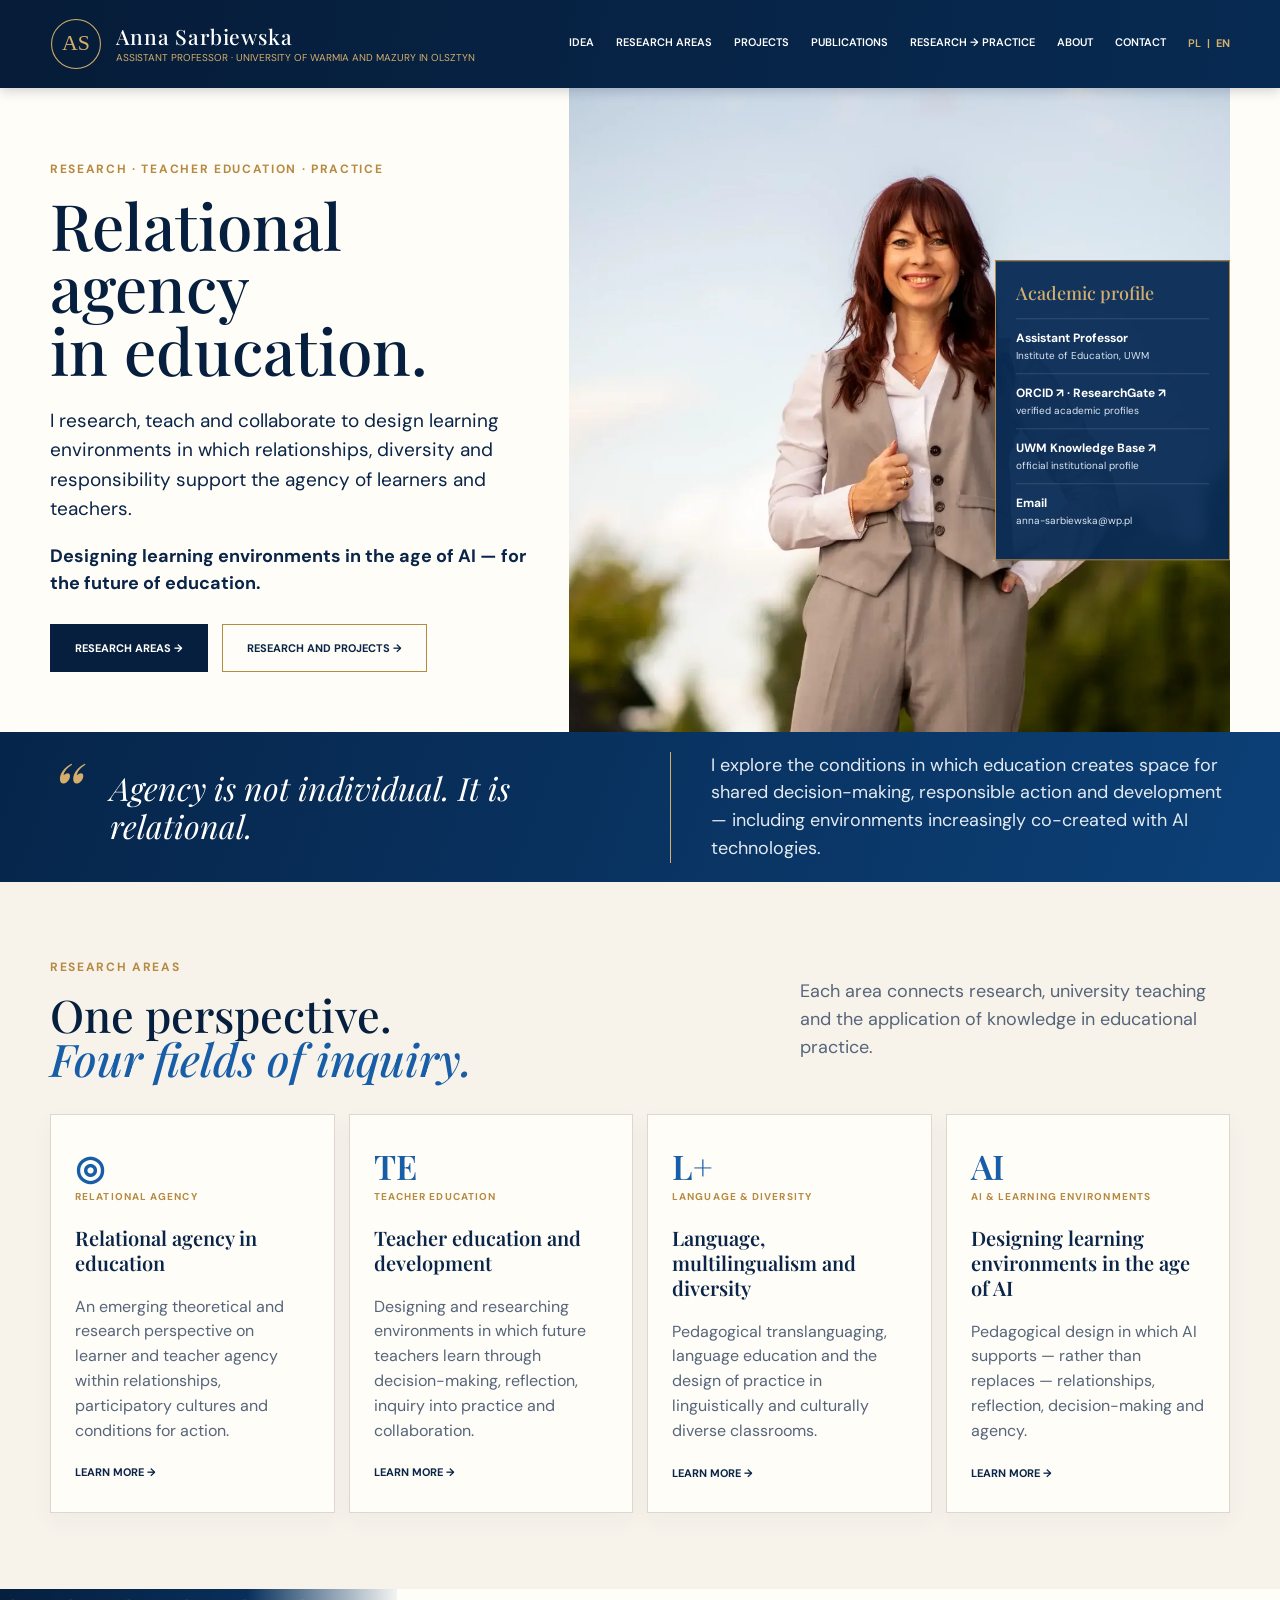
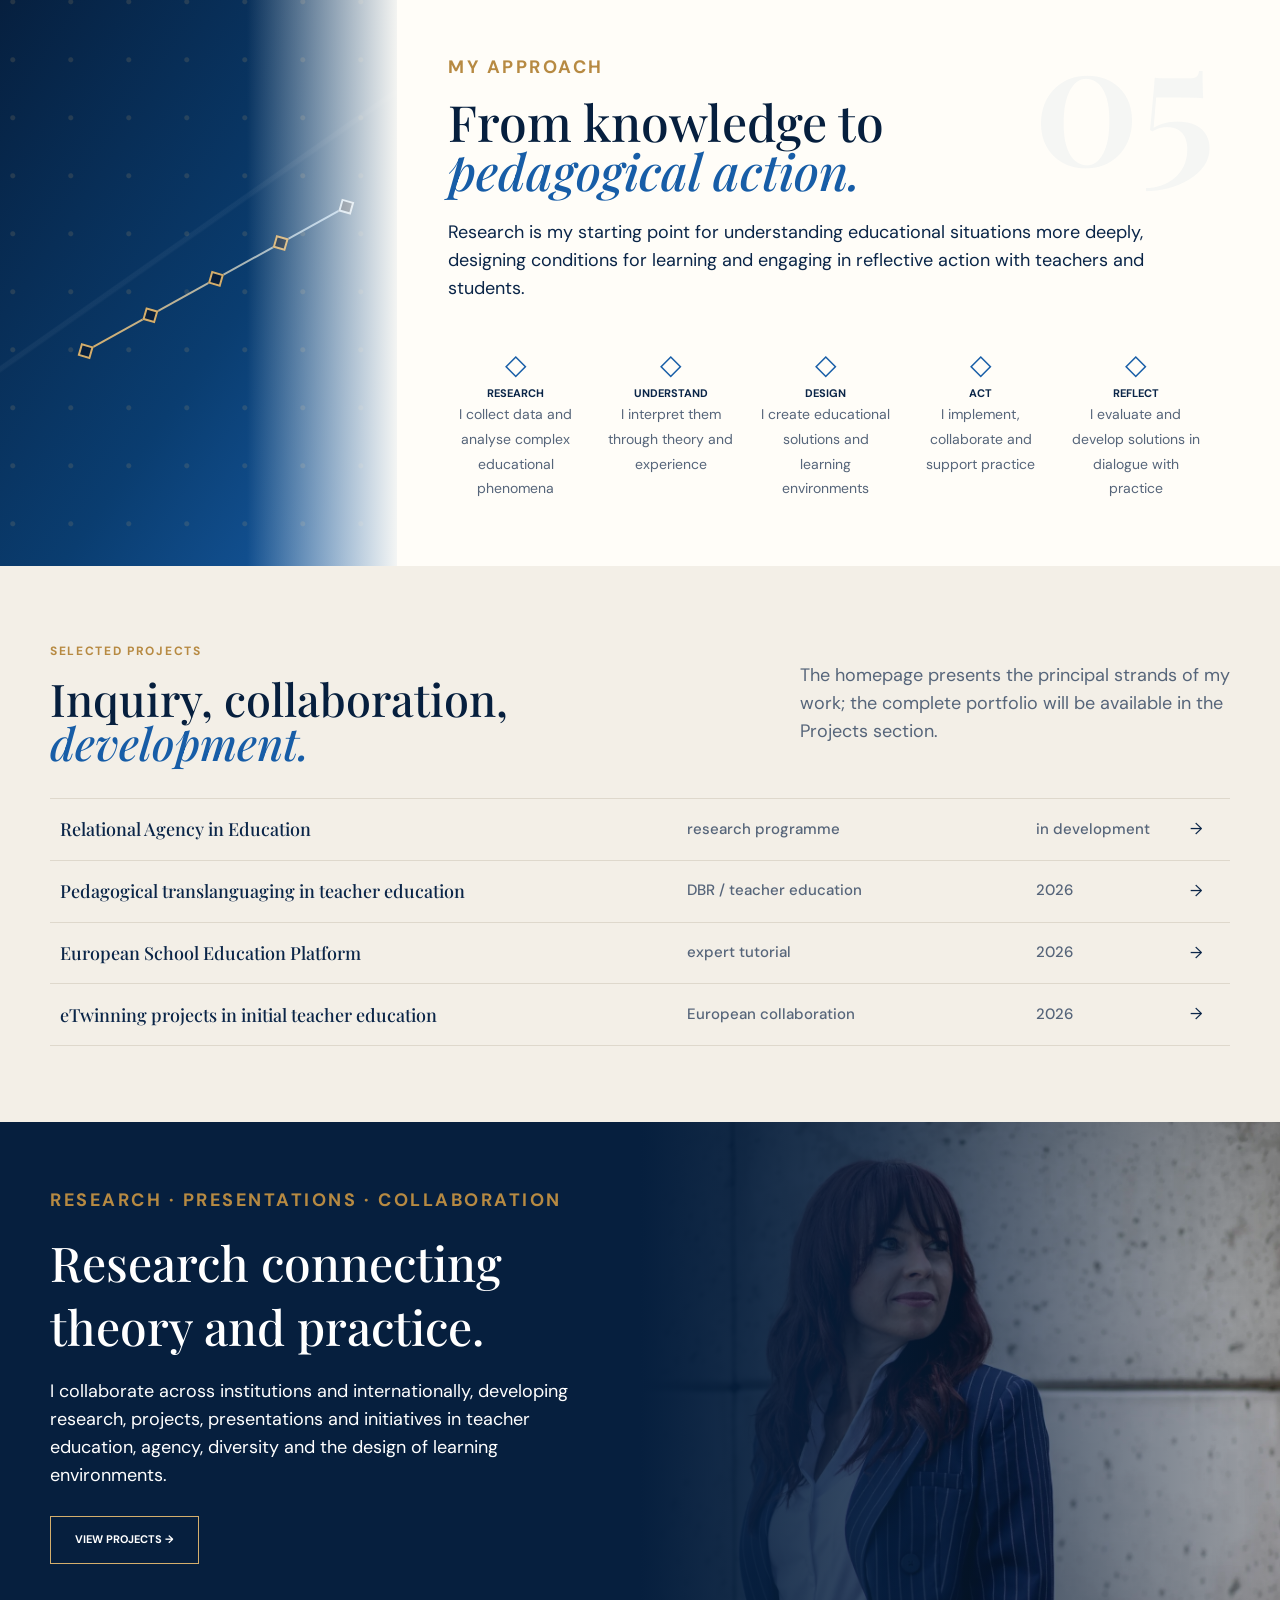
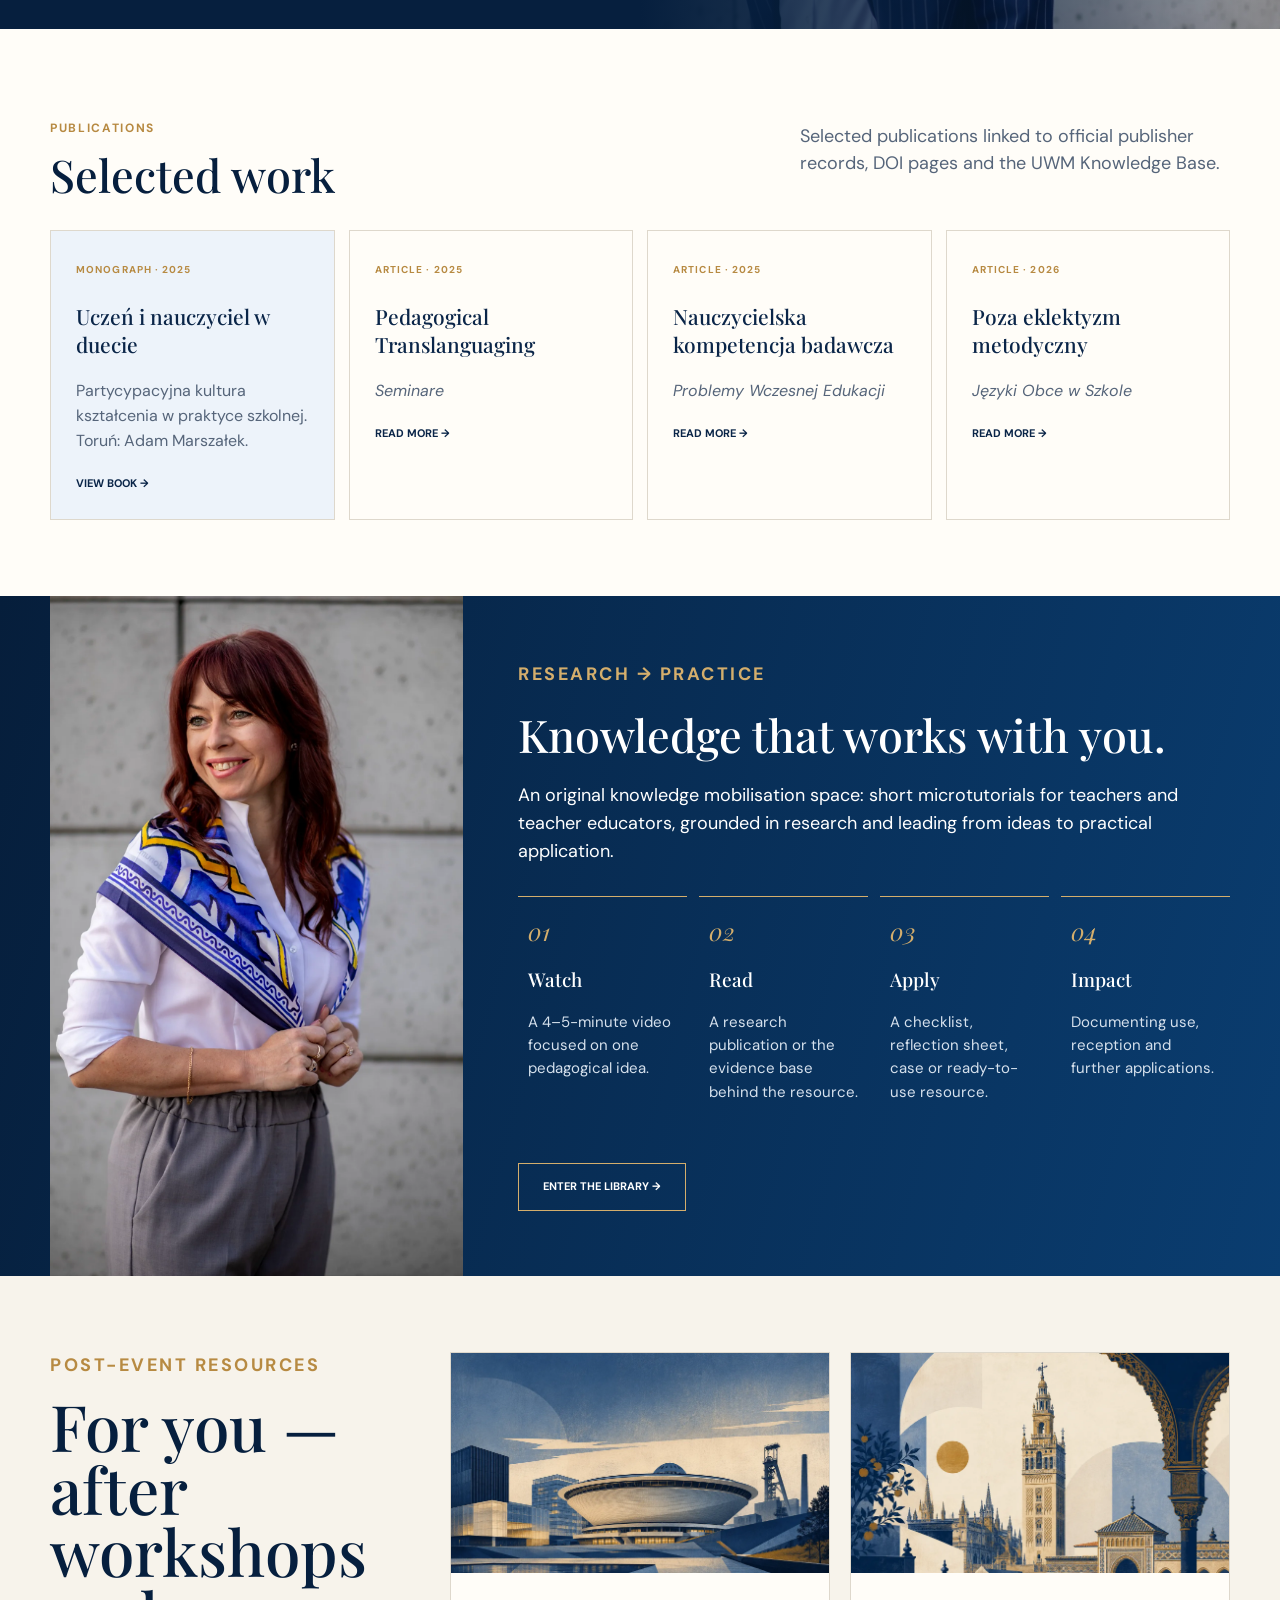
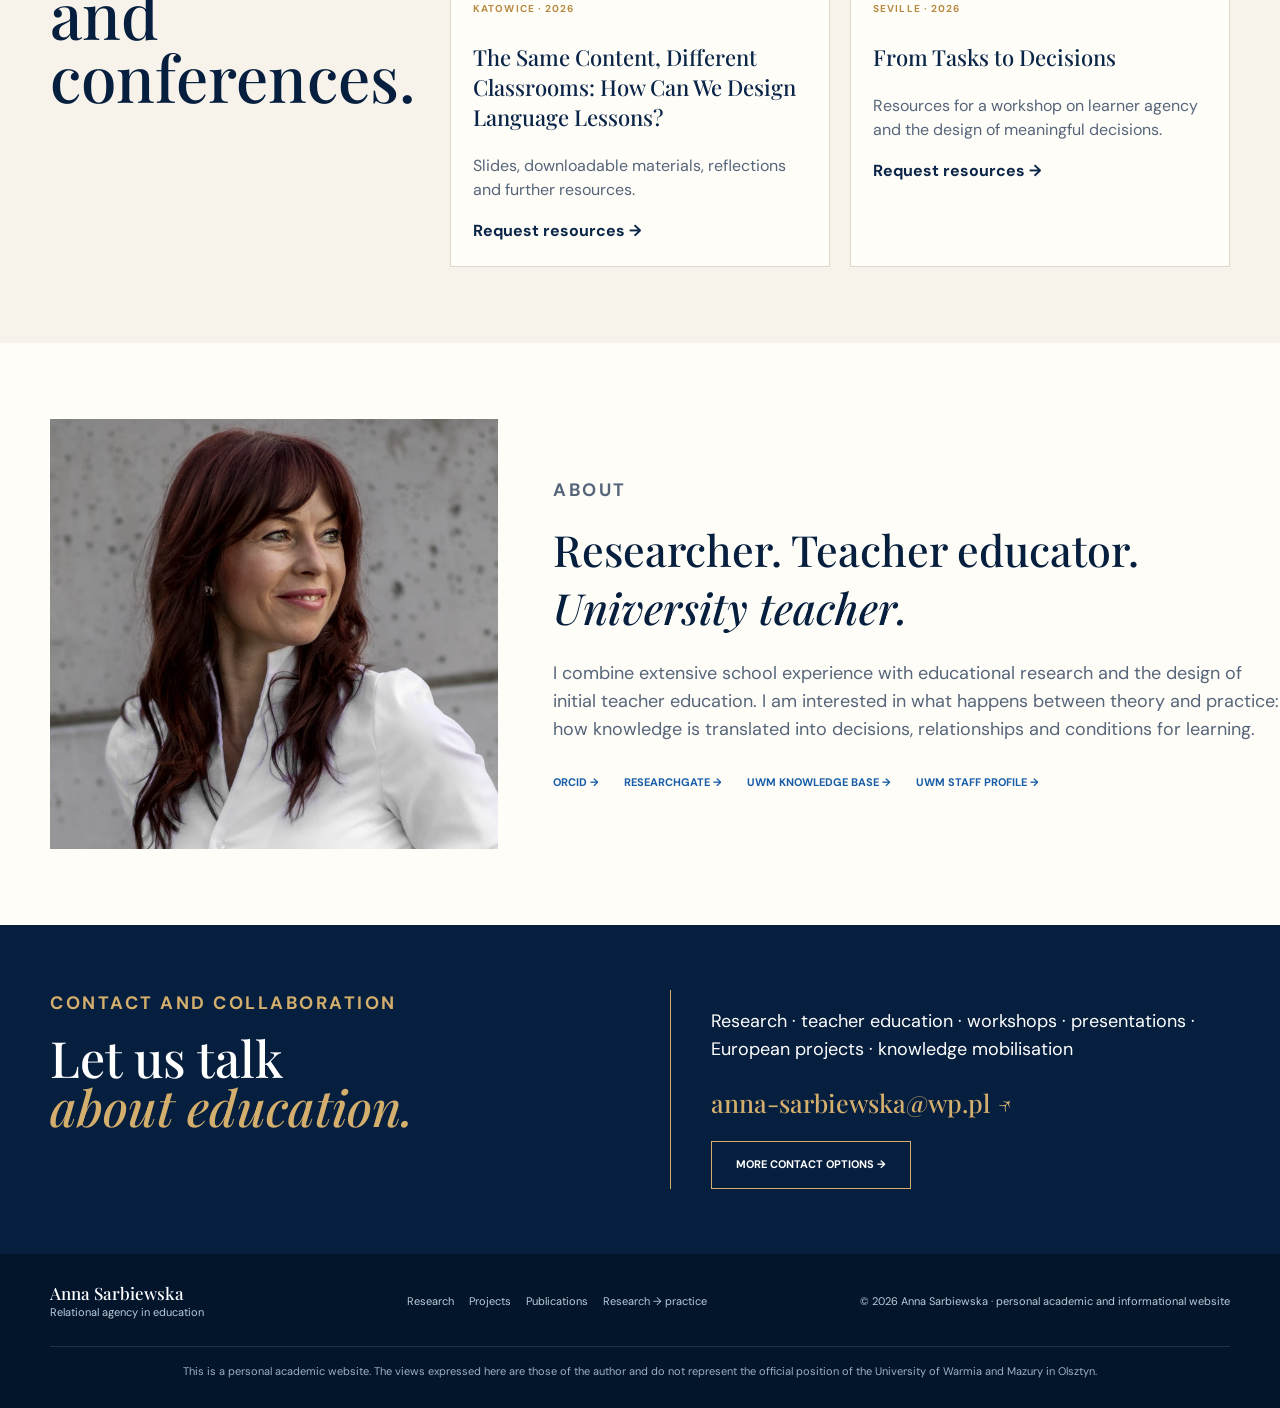
==== commit 90e2391e: "Crop hero portrait and simplify event introduction" ====
--- a/en/index.html
+++ b/en/index.html
@@ -39,7 +39,7 @@
       <div class="actions"><a class="btn primary" href="#research">Research areas →</a><a class="btn secondary" href="#projects">Research and projects →</a></div>
     </div>
     <div class="hero-photo">
-      <img src="../assets/approach-outdoor.webp" alt="Anna Sarbiewska outdoors">
+      <img src="../assets/hero-portrait-cropped.webp" alt="Anna Sarbiewska outdoors">
       <aside class="academic-card">
         <h3>Academic profile</h3>
         <div><strong>Assistant Professor</strong><span>Institute of Education, UWM</span></div>
@@ -131,7 +131,7 @@
 
 <section class="section events">
   <div class="wrap event-grid">
-    <div class="event-intro"><p class="overline">Post-event resources</p><h2>For you — after workshops and conferences.</h2><p>One place to which you can direct students, teachers and event participants.</p></div>
+    <div class="event-intro"><p class="overline">Post-event resources</p><h2>For you — after workshops and conferences.</h2></div>
     <article class="event"><img src="../assets/event-katowice-city.webp" alt="Illustration of Katowice featuring Spodek and the Culture Zone architecture"><div class="event-body"><span class="label">KATOWICE · 2026</span><h3>The Same Content, Different Classrooms: How Can We Design Language Lessons?</h3><p>Slides, downloadable materials, reflections and further resources.</p><a href="#contact"><b>Request resources →</b></a></div></article>
     <article class="event"><img src="../assets/event-seville-city.webp" alt="Illustration of Seville featuring the Giralda and Andalusian architecture"><div class="event-body"><span class="label">SEVILLE · 2026</span><h3>From Tasks to Decisions</h3><p>Resources for a workshop on learner agency and the design of meaningful decisions.</p><a href="#contact"><b>Request resources →</b></a></div></article>
   </div>
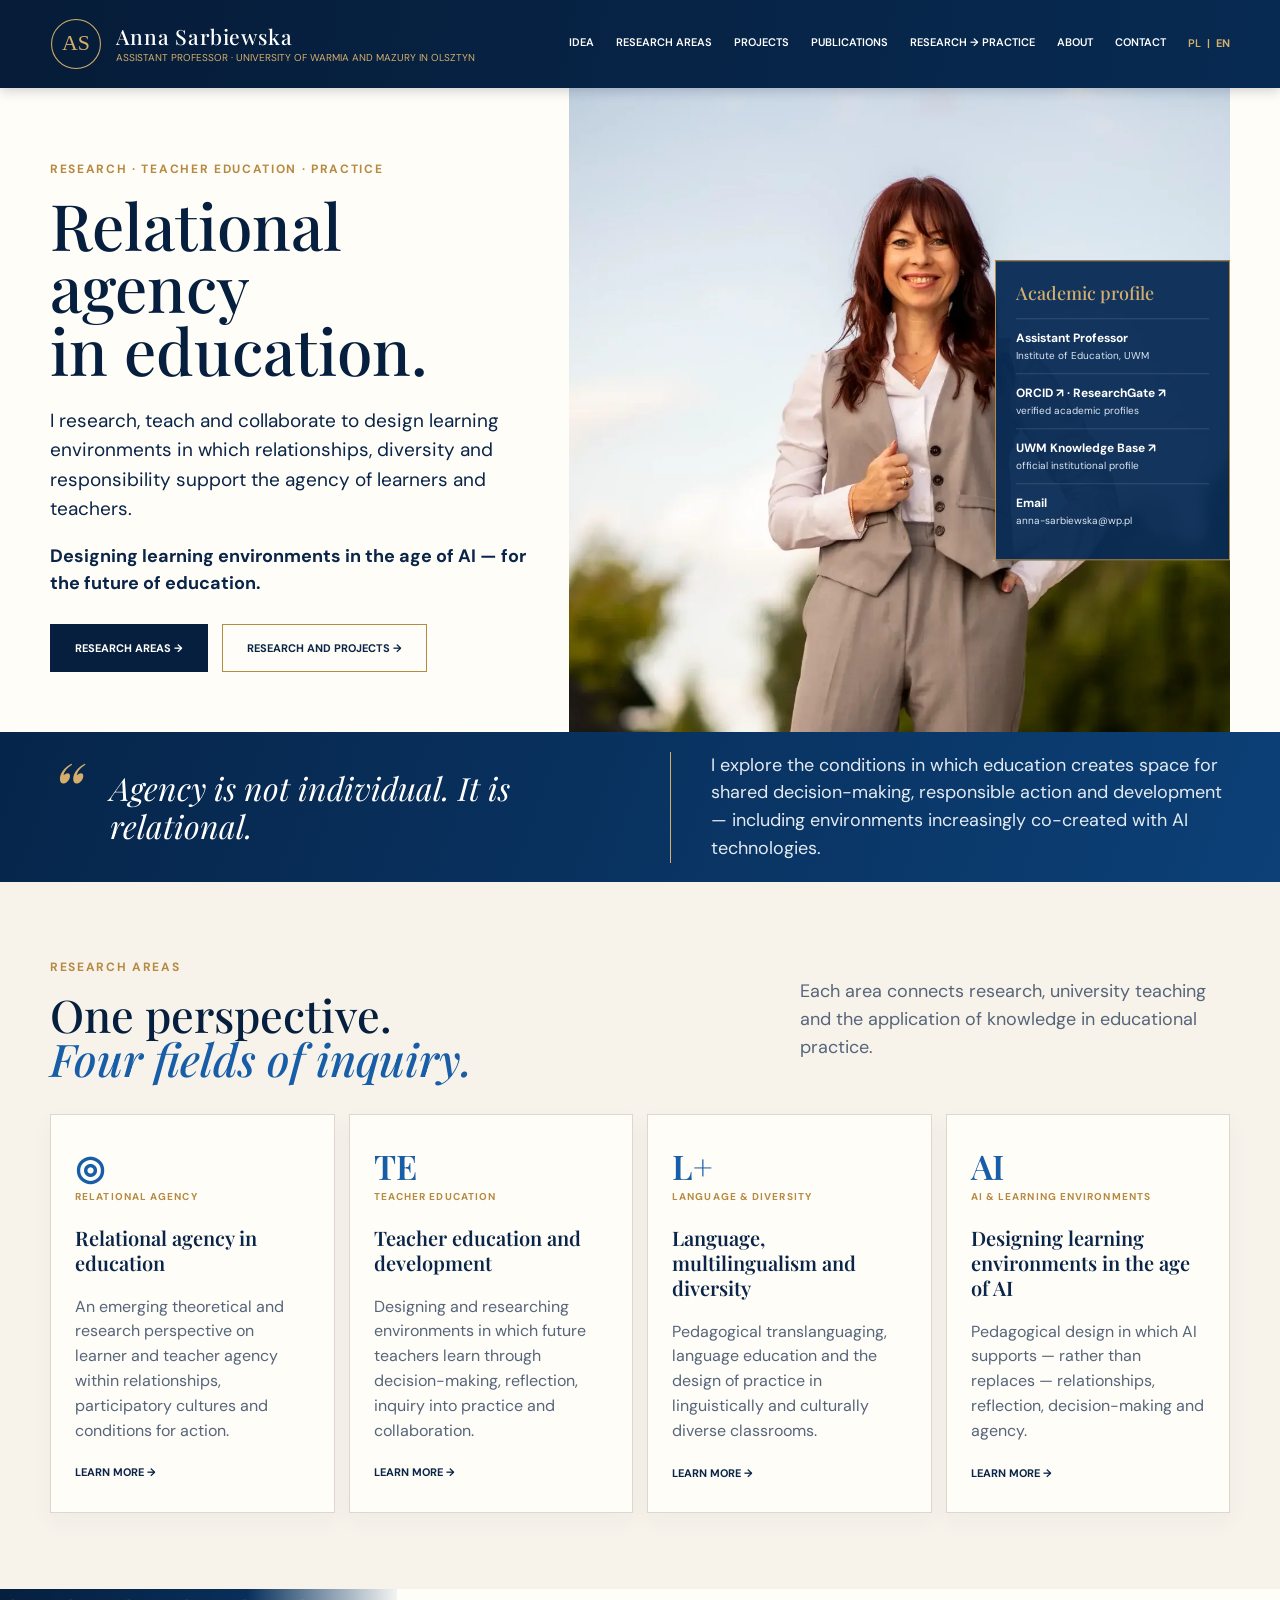
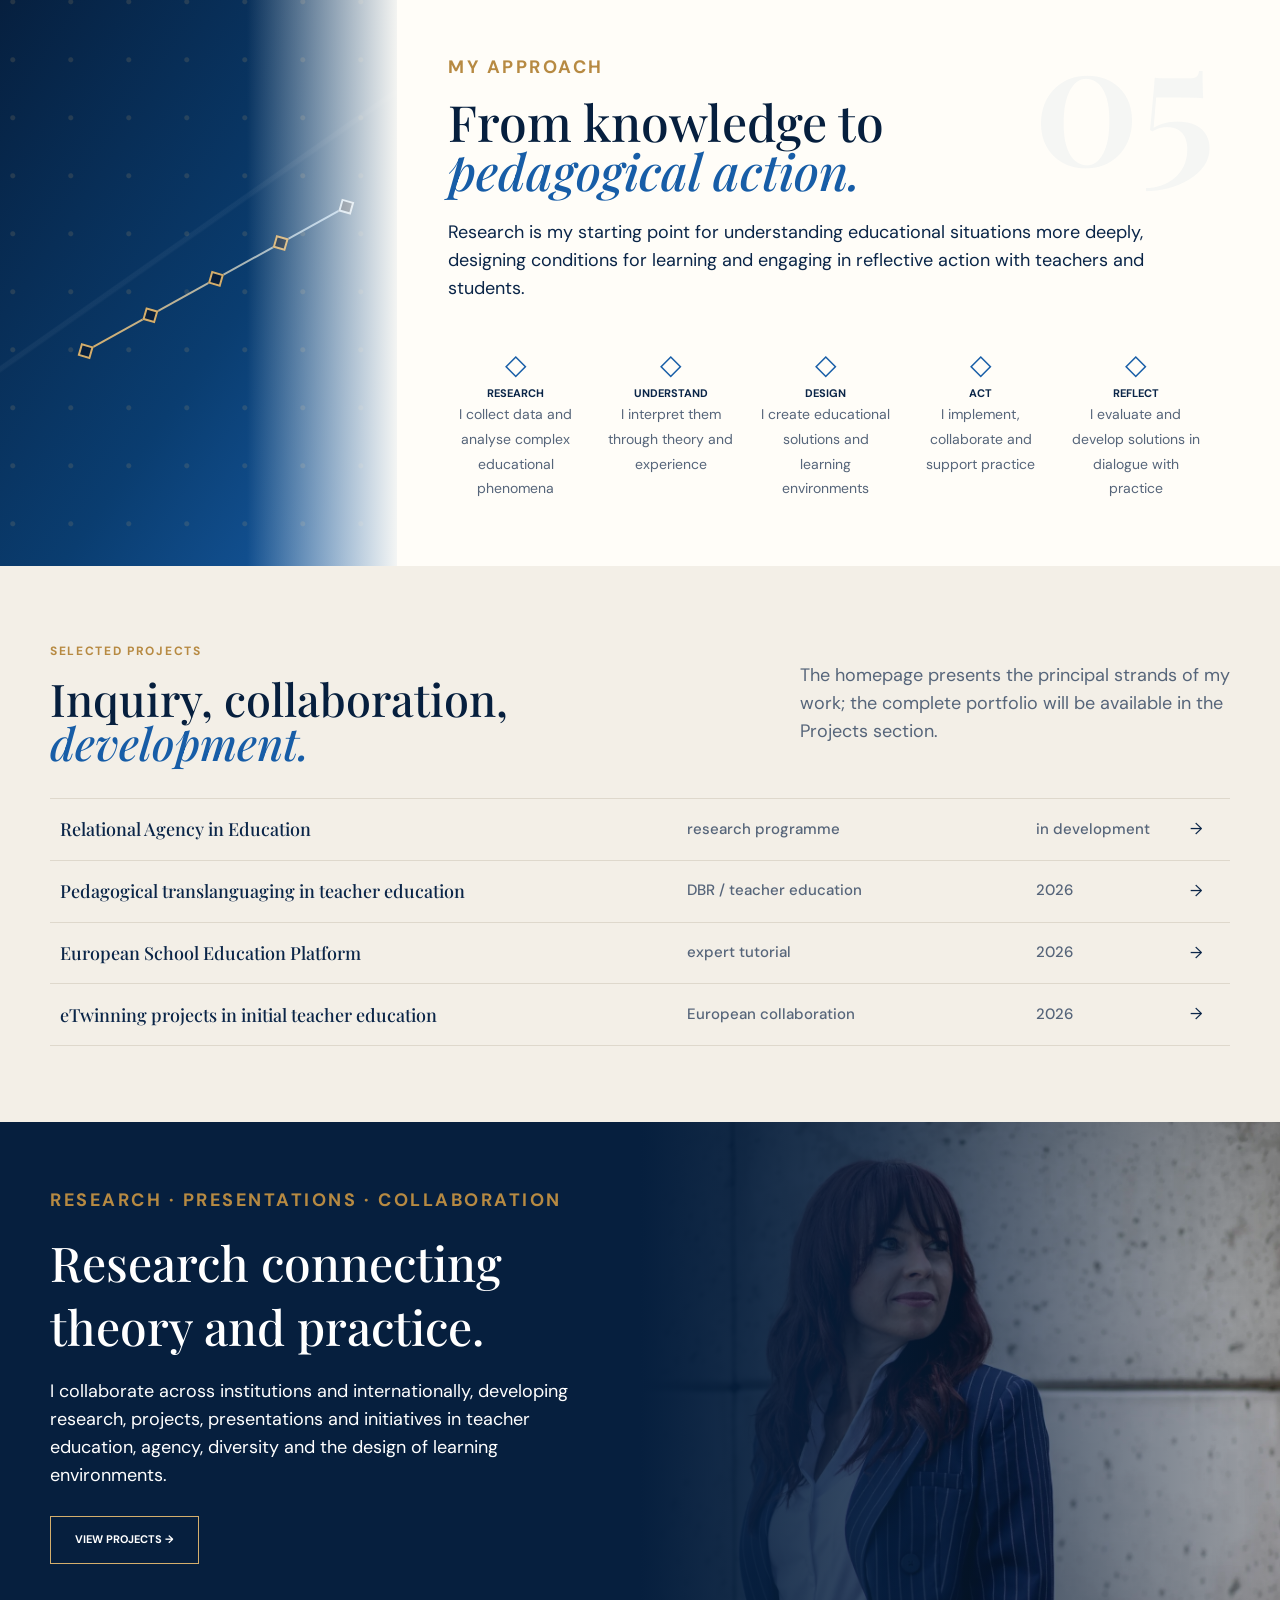
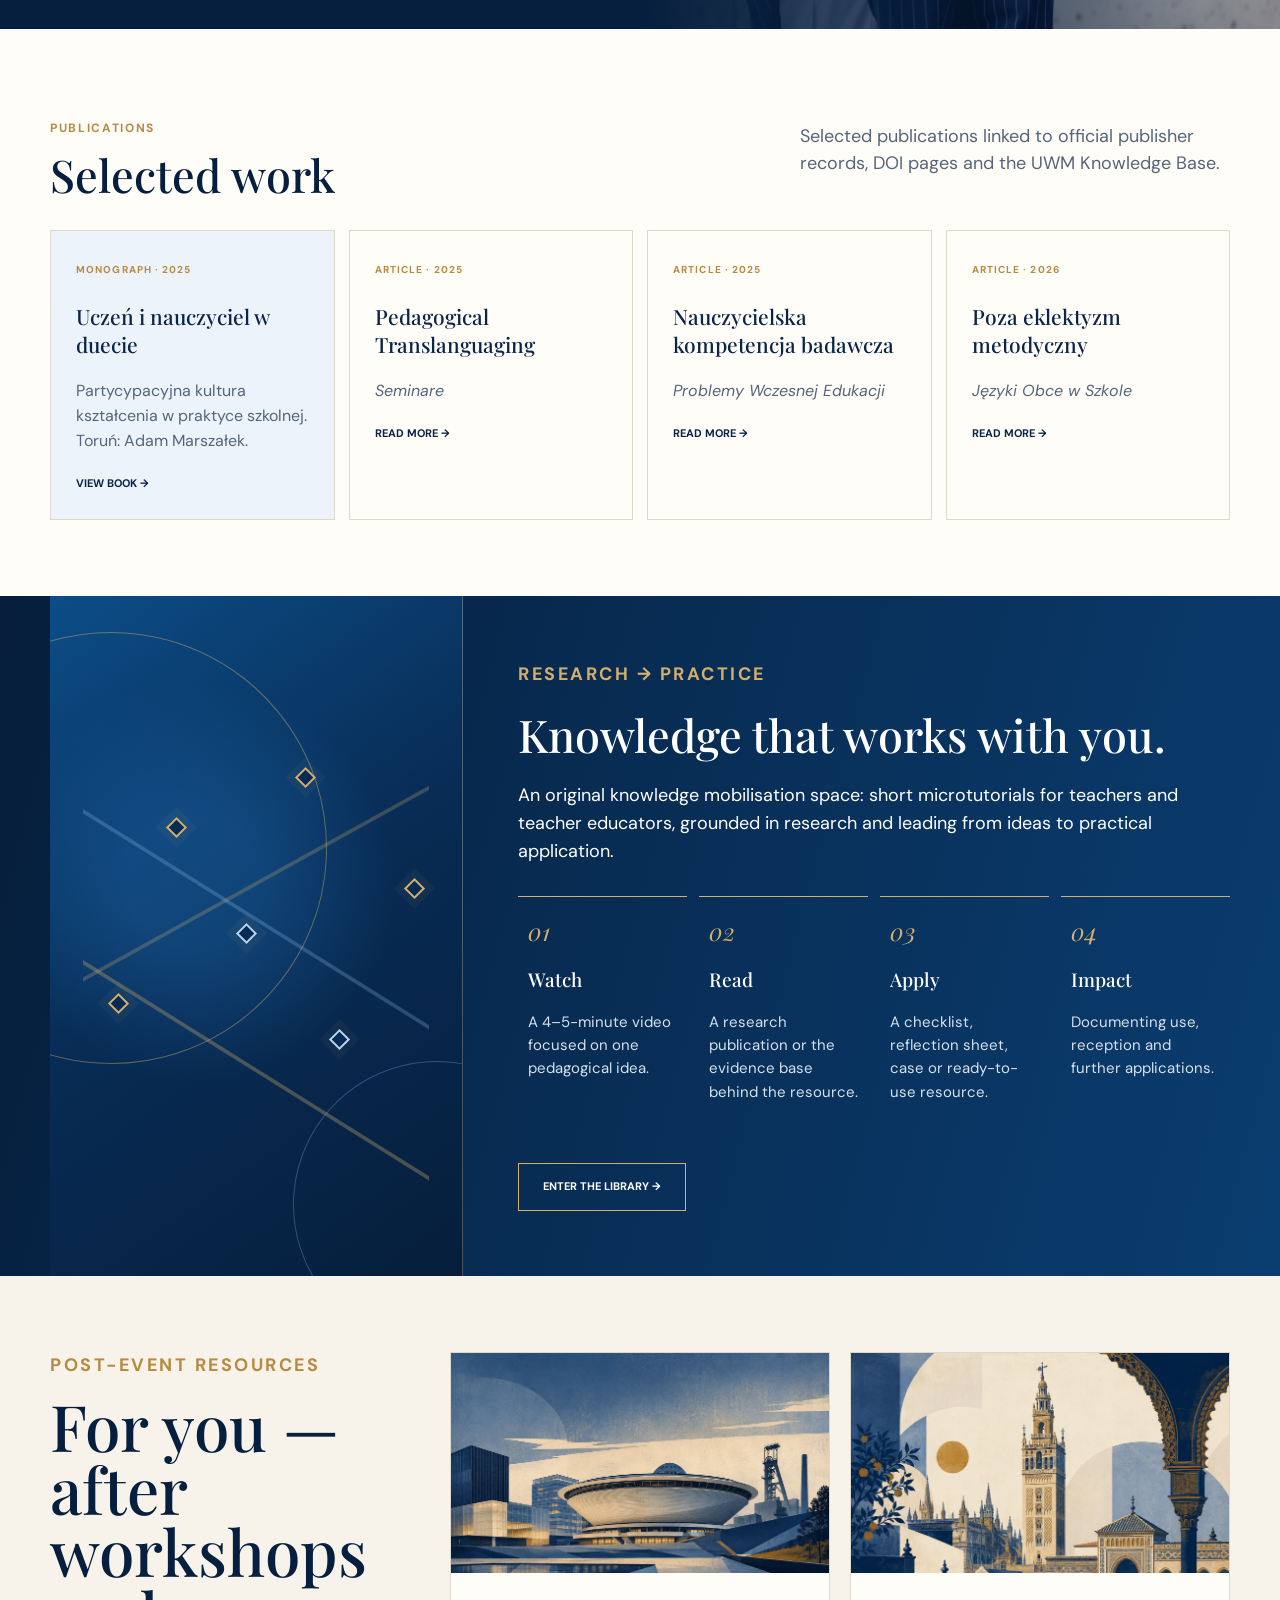
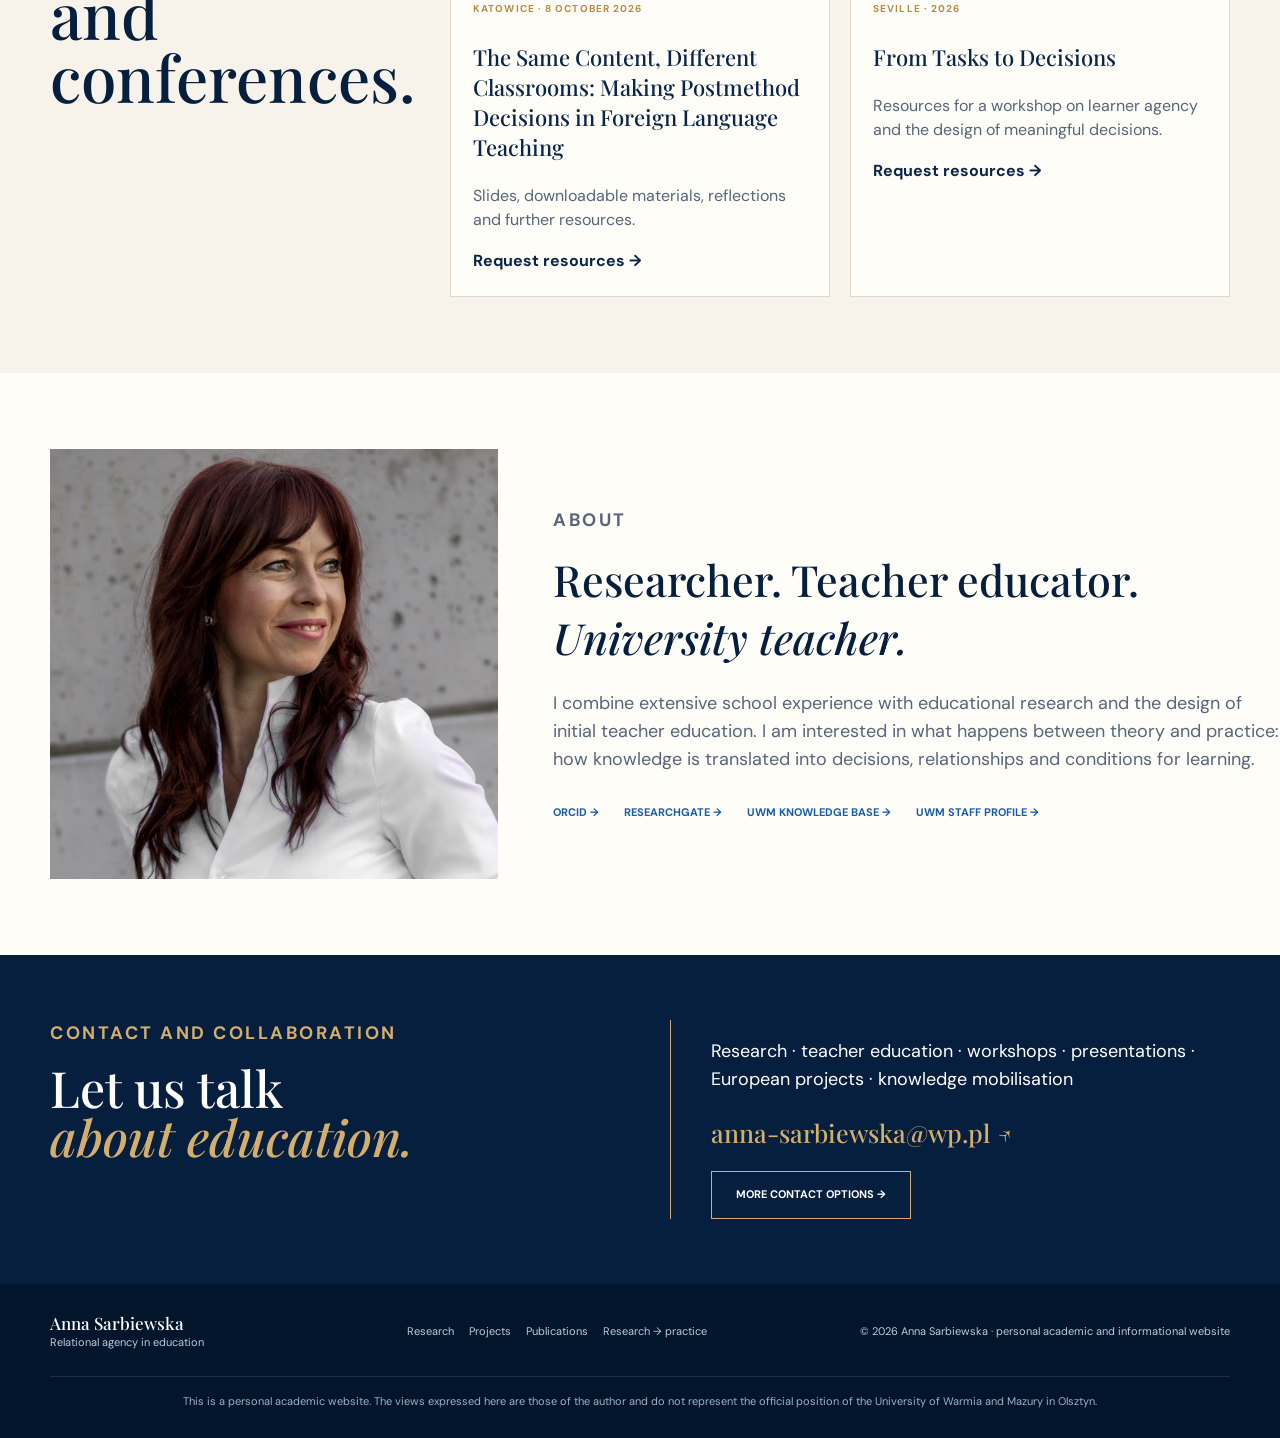
==== commit 8e5152e8: "Replace practice portrait with knowledge network visual" ====
--- a/en/index.html
+++ b/en/index.html
@@ -6,7 +6,7 @@
   <meta name="theme-color" content="#0e2b4d">
   <link rel="alternate" hreflang="pl" href="../index.html">
   <link rel="alternate" hreflang="en" href="index.html">
-  <link rel="stylesheet" href="../styles.css?v=20260819-5">
+  <link rel="stylesheet" href="../styles.css?v=20260820-6">
   <link rel="stylesheet" href="../crop.css?v=20260819-3">
   <title>Anna Sarbiewska | Relational Agency in Education</title>
   <meta name="description" content="Academic and expert portfolio of Anna Sarbiewska: relational agency in education, teacher education, pedagogical translanguaging, AI and learning environments.">
@@ -116,7 +116,9 @@
 
 <section class="practice" id="practice">
   <div class="wrap practice-grid">
-    <div class="practice-photo"><img src="../assets/practice-scarf.webp" alt="Anna Sarbiewska wearing a blue scarf"></div>
+    <div class="practice-visual" aria-hidden="true">
+      <div class="knowledge-network"><span></span><span></span><span></span><span></span><span></span><span></span></div>
+    </div>
     <div class="practice-copy"><p class="overline" style="color:var(--gold2)">Research → practice</p><h2>Knowledge that works with you.</h2><p>An original knowledge mobilisation space: short microtutorials for teachers and teacher educators, grounded in research and leading from ideas to practical application.</p>
       <div class="practice-cards">
         <div class="practice-card"><div class="n">01</div><h3>Watch</h3><p>A 4–5-minute video focused on one pedagogical idea.</p></div>
@@ -132,7 +134,7 @@
 <section class="section events">
   <div class="wrap event-grid">
     <div class="event-intro"><p class="overline">Post-event resources</p><h2>For you — after workshops and conferences.</h2></div>
-    <article class="event"><img src="../assets/event-katowice-city.webp" alt="Illustration of Katowice featuring Spodek and the Culture Zone architecture"><div class="event-body"><span class="label">KATOWICE · 2026</span><h3>The Same Content, Different Classrooms: How Can We Design Language Lessons?</h3><p>Slides, downloadable materials, reflections and further resources.</p><a href="#contact"><b>Request resources →</b></a></div></article>
+    <article class="event"><img src="../assets/event-katowice-city.webp" alt="Illustration of Katowice featuring Spodek and the Culture Zone architecture"><div class="event-body"><span class="label">KATOWICE · 8 OCTOBER 2026</span><h3>The Same Content, Different Classrooms: Making Postmethod Decisions in Foreign Language Teaching</h3><p>Slides, downloadable materials, reflections and further resources.</p><a href="#contact"><b>Request resources →</b></a></div></article>
     <article class="event"><img src="../assets/event-seville-city.webp" alt="Illustration of Seville featuring the Giralda and Andalusian architecture"><div class="event-body"><span class="label">SEVILLE · 2026</span><h3>From Tasks to Decisions</h3><p>Resources for a workshop on learner agency and the design of meaningful decisions.</p><a href="#contact"><b>Request resources →</b></a></div></article>
   </div>
 </section>
--- a/styles.css
+++ b/styles.css
@@ -8,10 +8,10 @@
 .projects{background:#f3efe7}.project-list{border-top:1px solid var(--line)}.project-row{display:grid;grid-template-columns:2.2fr 1.2fr .5fr 30px;gap:15px;align-items:center;padding:18px 10px;border-bottom:1px solid var(--line)}.project-row h3{font:500 18px 'Playfair Display',serif;margin:0}.project-row span,.project-row b{font-size:12px;font-weight:500;color:var(--muted)}
 .research-banner{min-height:390px;background:var(--navy);color:#fff;position:relative;overflow:hidden}.research-banner>img{position:absolute;right:0;width:50%}.research-banner:after{content:'';position:absolute;inset:0;background:linear-gradient(90deg,#061f3e 0 50%,#061f3ecc 68%,transparent)}.research-copy{position:relative;z-index:2;padding:65px 0}.research-copy h2{font:500 48px 'Playfair Display',serif;max-width:560px;margin:0 0 20px}.research-copy>p{max-width:520px}
 .publications{background:var(--ivory)}.pub-grid{display:grid;grid-template-columns:repeat(4,1fr);gap:14px}.pub{border:1px solid var(--line);padding:25px;min-height:220px}.pub.featured{background:#edf3fa}.pub h3{font:500 21px 'Playfair Display',serif}.pub p{font-size:13px;color:var(--muted)}
-.practice{background:linear-gradient(105deg,#061e3b,#0a3d70);color:#fff}.practice-grid{display:grid;grid-template-columns:35% 65%;min-height:520px}.practice-copy{padding:65px 0 65px 55px}.practice-copy h2{font:500 45px 'Playfair Display',serif;margin:0 0 15px}.practice-cards{display:grid;grid-template-columns:repeat(4,1fr);gap:12px;margin-top:30px}.practice-card{border-top:1px solid var(--gold2);padding:18px 10px}.practice-card .n{color:var(--gold2);font:italic 24px 'Playfair Display',serif}.practice-card h3{font:500 19px 'Playfair Display',serif}.practice-card p{font-size:12px;color:#d6e1ed}
+.practice{background:linear-gradient(105deg,#061e3b,#0a3d70);color:#fff}.practice-grid{display:grid;grid-template-columns:35% 65%;min-height:520px}.practice-visual{position:relative;min-height:520px;overflow:hidden;background:radial-gradient(circle at 35% 42%,#2071b955 0 14%,transparent 42%),linear-gradient(145deg,#0c4d87 0%,#082c55 48%,#061e3b 100%);border-right:1px solid #d4ae6c52}.practice-visual:before,.practice-visual:after{content:'';position:absolute;border:1px solid #d4ae6c70;border-radius:50%;transform:rotate(-18deg)}.practice-visual:before{width:430px;height:430px;left:-155px;top:36px}.practice-visual:after{width:285px;height:285px;right:-118px;bottom:-72px;border-color:#8ebbe64d}.knowledge-network{position:absolute;inset:13% 8%;background:linear-gradient(32deg,transparent 0 31%,#d4ae6c55 31.2% 31.6%,transparent 31.8% 52%,#8ebbe645 52.2% 52.6%,transparent 52.8%),linear-gradient(151deg,transparent 0 42%,#d4ae6c42 42.2% 42.6%,transparent 42.8%)}.knowledge-network span{position:absolute;width:15px;height:15px;border:2px solid var(--gold2);background:#082b55;transform:rotate(45deg);box-shadow:0 0 0 7px #d4ae6c0d}.knowledge-network span:nth-child(1){left:8%;top:62%}.knowledge-network span:nth-child(2){left:25%;top:27%}.knowledge-network span:nth-child(3){left:45%;top:48%;border-color:#b9d4ee}.knowledge-network span:nth-child(4){left:62%;top:17%}.knowledge-network span:nth-child(5){left:72%;top:69%;border-color:#b9d4ee}.knowledge-network span:nth-child(6){right:2%;top:39%}.practice-copy{padding:65px 0 65px 55px}.practice-copy h2{font:500 45px 'Playfair Display',serif;margin:0 0 15px}.practice-cards{display:grid;grid-template-columns:repeat(4,1fr);gap:12px;margin-top:30px}.practice-card{border-top:1px solid var(--gold2);padding:18px 10px}.practice-card .n{color:var(--gold2);font:italic 24px 'Playfair Display',serif}.practice-card h3{font:500 19px 'Playfair Display',serif}.practice-card p{font-size:12px;color:#d6e1ed}
 .event-grid{display:grid;grid-template-columns:1fr 1fr 1fr;gap:20px}.event{background:var(--ivory);border:1px solid var(--line)}.event>img{height:220px}.event-body{padding:22px}.event h3{font:500 22px 'Playfair Display',serif}.event p{font-size:13px;color:var(--muted)}.about{background:var(--ivory)}.about-grid{display:grid;grid-template-columns:38% 62%;gap:55px}.about-photo{height:430px}.about-copy{align-self:center}.about-copy h2{font:500 43px 'Playfair Display',serif}.about-copy p{color:var(--muted)}.profile-links{display:flex;flex-wrap:wrap;gap:12px 25px;margin-top:30px}.profile-links a{font-size:11px;font-weight:700;text-transform:uppercase;color:var(--blue)}
 .contact{background:var(--navy);color:#fff;padding:65px 0}.contact-grid{display:grid;grid-template-columns:1fr 1fr;gap:60px}.contact h2{color:#fff;font-size:50px}.contact h2 em{color:var(--gold2)}.contact-box{border-left:1px solid var(--gold2);padding-left:40px}.mail{display:block;font:500 25px 'Playfair Display',serif;margin:22px 0;color:var(--gold2)}.footer{background:#03152b;color:#bccbda;padding:28px 0;font-size:11px}.footer-grid{display:grid;grid-template-columns:1fr 1fr 1.4fr;gap:25px;align-items:center}.footer-brand{display:flex;flex-direction:column}.footer-brand strong{color:#fff;font:500 17px 'Playfair Display',serif}.footer-nav{display:flex;gap:15px}.footer-note{text-align:right}
-@media(max-width:900px){.menu-toggle{display:block}.menu{display:none;position:absolute;top:88px;left:0;right:0;background:var(--navy);padding:20px 24px;flex-direction:column;align-items:flex-start}.menu.open{display:flex}.menu a{padding:7px 0}.hero-grid{grid-template-columns:1fr}.hero-copy{padding:55px 0}.hero-photo{min-height:600px}.area-grid,.pub-grid{grid-template-columns:1fr 1fr}.approach,.practice-grid,.about-grid{grid-template-columns:1fr}.approach-visual{min-height:190px}.approach-visual:after{width:100%;height:55%;top:auto;bottom:-1px;background:linear-gradient(180deg,transparent,var(--ivory))}.approach-route{left:12%;right:12%;top:45%;transform:rotate(-8deg)}.practice-photo{height:480px}.approach-copy,.practice-copy{padding:55px 24px}.steps{grid-template-columns:repeat(2,1fr)}.event-grid{grid-template-columns:1fr 1fr}.event-intro{grid-column:1/-1}}
+@media(max-width:900px){.menu-toggle{display:block}.menu{display:none;position:absolute;top:88px;left:0;right:0;background:var(--navy);padding:20px 24px;flex-direction:column;align-items:flex-start}.menu.open{display:flex}.menu a{padding:7px 0}.hero-grid{grid-template-columns:1fr}.hero-copy{padding:55px 0}.hero-photo{min-height:600px}.area-grid,.pub-grid{grid-template-columns:1fr 1fr}.approach,.practice-grid,.about-grid{grid-template-columns:1fr}.approach-visual{min-height:190px}.approach-visual:after{width:100%;height:55%;top:auto;bottom:-1px;background:linear-gradient(180deg,transparent,var(--ivory))}.approach-route{left:12%;right:12%;top:45%;transform:rotate(-8deg)}.practice-visual{min-height:230px;border-right:0;border-bottom:1px solid #d4ae6c52}.knowledge-network{inset:10% 12%}.approach-copy,.practice-copy{padding:55px 24px}.steps{grid-template-columns:repeat(2,1fr)}.event-grid{grid-template-columns:1fr 1fr}.event-intro{grid-column:1/-1}}
 @media(max-width:600px){.wrap{width:min(100% - 30px,1180px)}.topbar{height:74px}.brand svg{width:42px}.brand-copy strong{font-size:17px}.brand-copy small{font-size:8px}.menu{top:74px}.hero h1{font-size:51px}.hero-photo{min-height:520px}.academic-card{position:relative;transform:none;top:auto;right:auto;width:100%;background:var(--navy)}.manifest-grid,.section-title,.contact-grid{grid-template-columns:1fr;display:grid;gap:25px}.manifest-grid{padding:45px 0}.manifest blockquote{font-size:27px}.manifest p{padding-left:20px}.section{padding:55px 0}.area-grid,.pub-grid,.event-grid{grid-template-columns:1fr}.section-title h2,.approach h2,.contact h2{font-size:39px}.steps,.practice-cards{grid-template-columns:1fr 1fr}.project-row{grid-template-columns:1fr}.research-banner>img{width:100%;opacity:.25}.research-banner:after{background:#061f3eb8}.research-copy{padding:55px 0}.about-photo{height:390px}.footer-grid{grid-template-columns:1fr}.footer-note{text-align:left}}
 
 /* Readability refinements: preserve heading scale and enlarge supporting copy. */
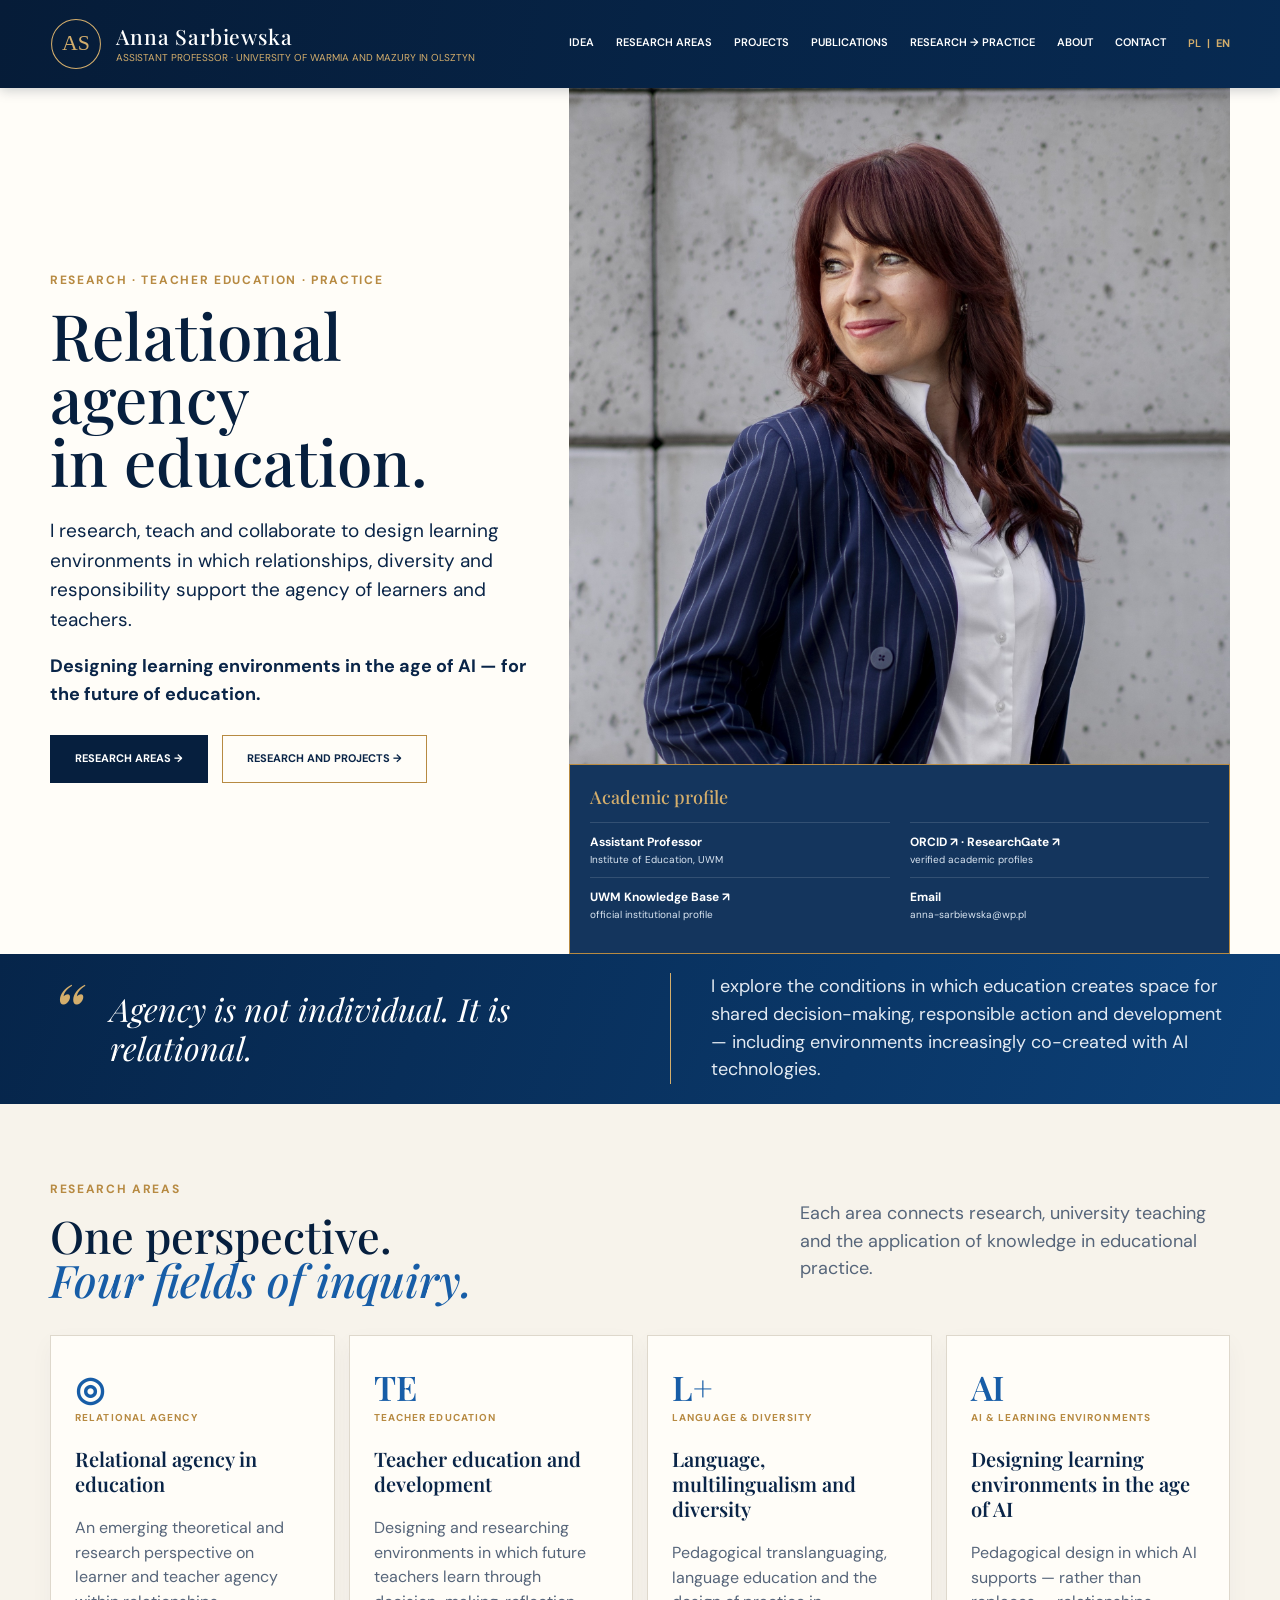
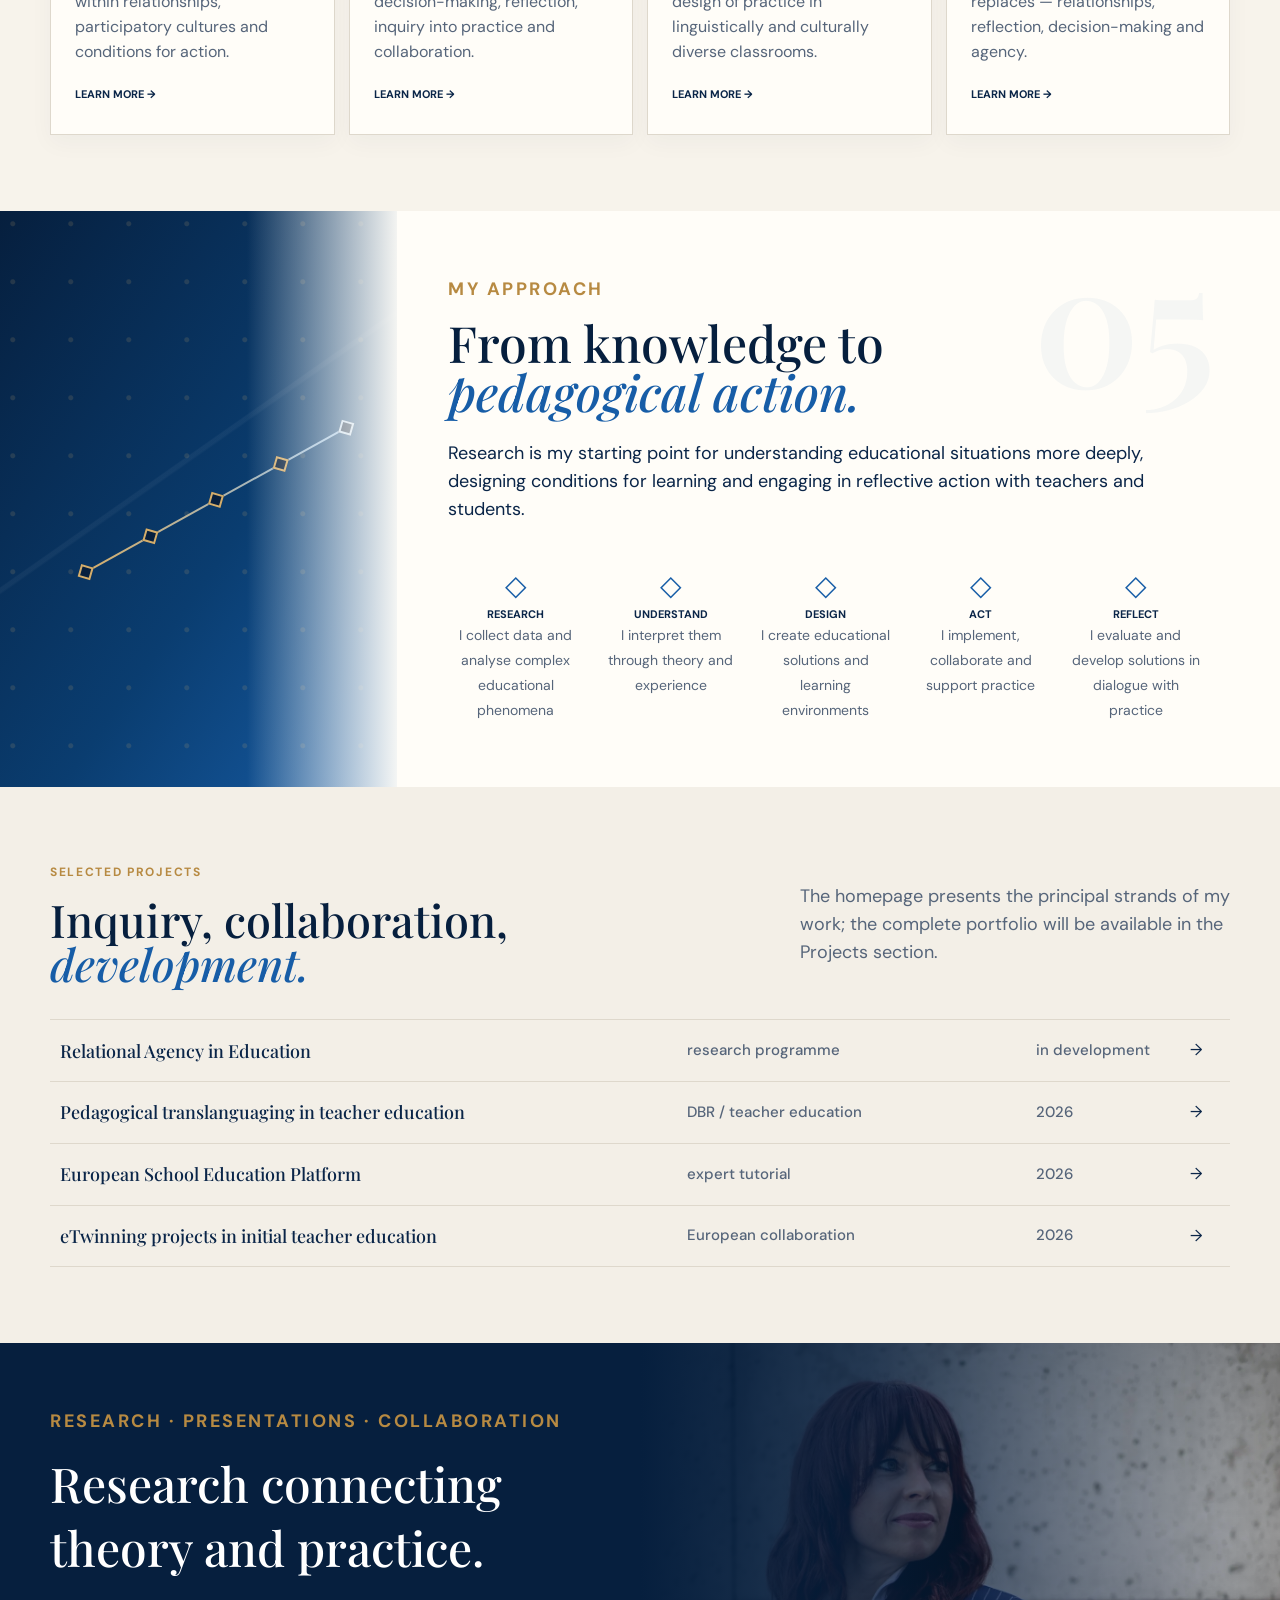
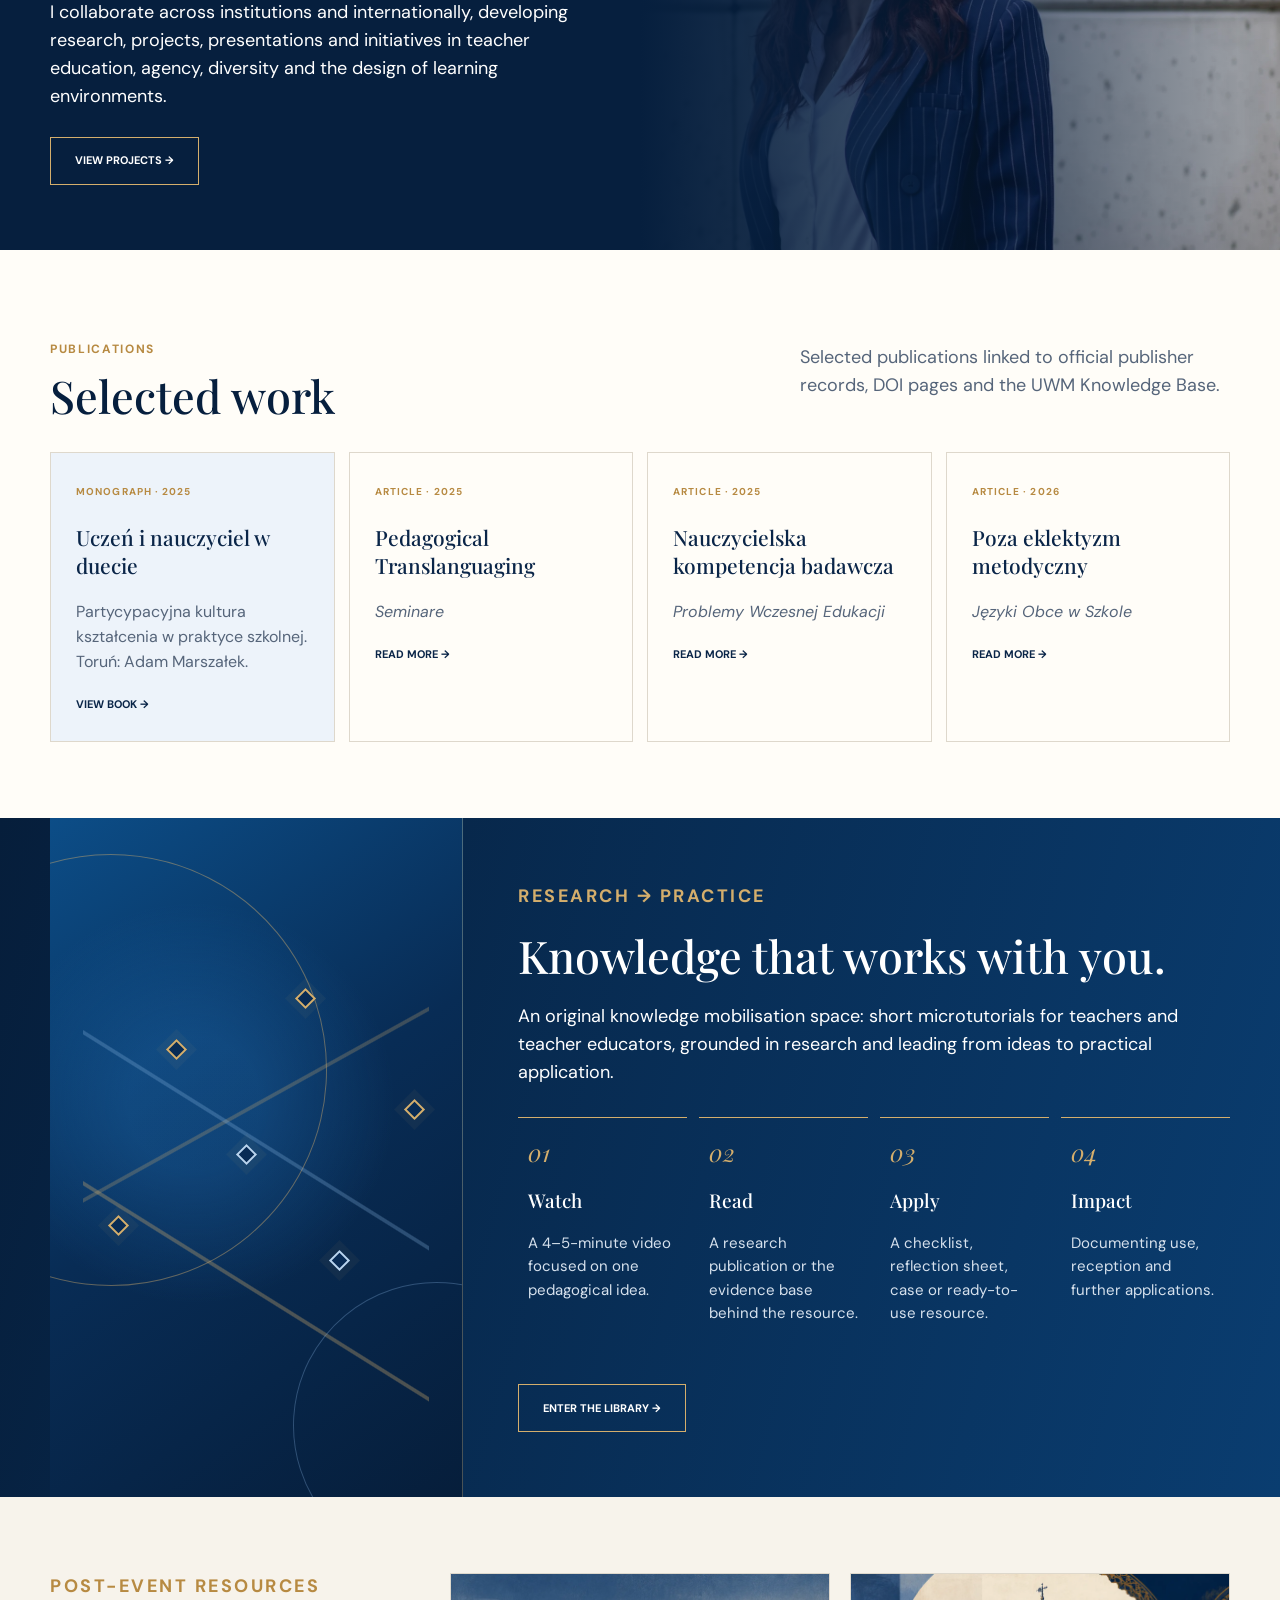
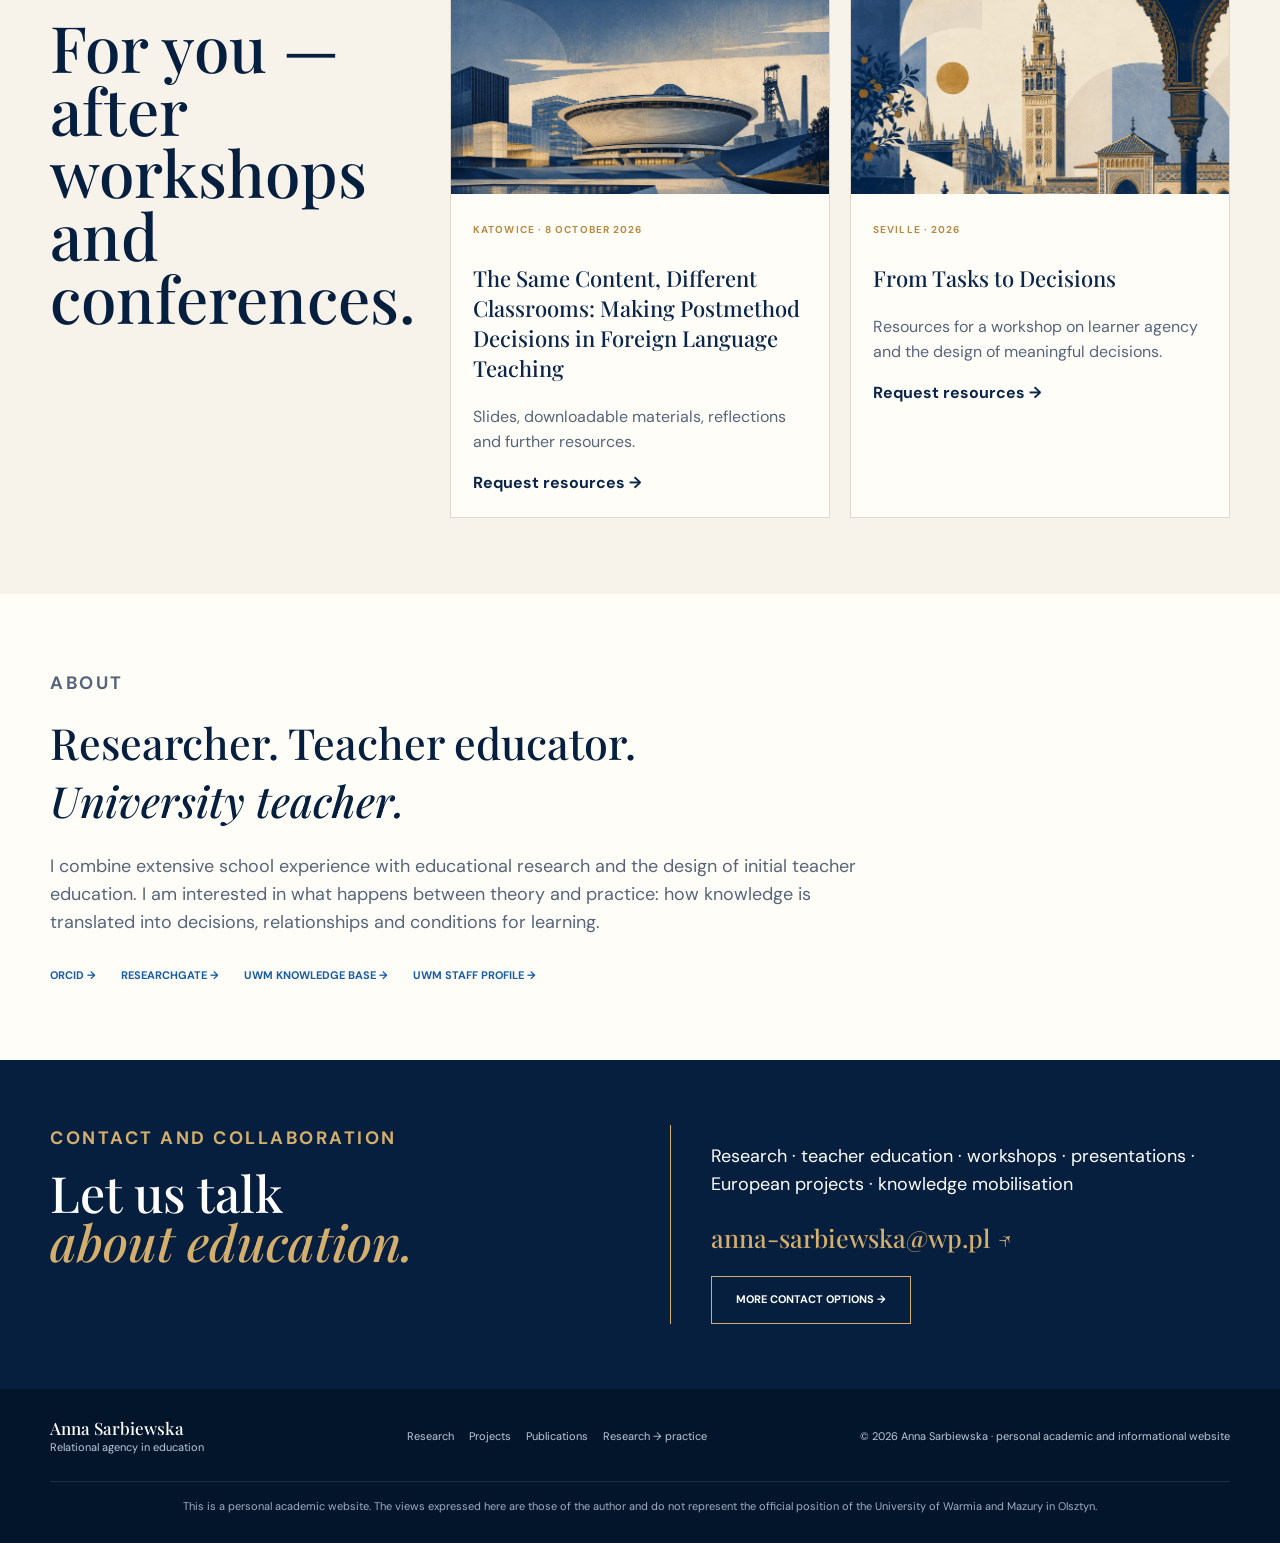
==== commit 65450b92: "Update opening portrait and remove bottom biography photo in PL and EN" ====
--- a/en/index.html
+++ b/en/index.html
@@ -7,7 +7,7 @@
   <link rel="alternate" hreflang="pl" href="../index.html">
   <link rel="alternate" hreflang="en" href="index.html">
   <link rel="stylesheet" href="../styles.css?v=20260820-6">
-  <link rel="stylesheet" href="../crop.css?v=20260819-3">
+  <link rel="stylesheet" href="../crop.css?v=20261006-1">
   <title>Anna Sarbiewska | Relational Agency in Education</title>
   <meta name="description" content="Academic and expert portfolio of Anna Sarbiewska: relational agency in education, teacher education, pedagogical translanguaging, AI and learning environments.">
 </head>
@@ -39,7 +39,7 @@
       <div class="actions"><a class="btn primary" href="#research">Research areas →</a><a class="btn secondary" href="#projects">Research and projects →</a></div>
     </div>
     <div class="hero-photo">
-      <img src="../assets/hero-portrait-cropped.webp" alt="Anna Sarbiewska outdoors">
+      <img src="../assets/hero-portrait-20261006.jpg" alt="Anna Sarbiewska in a navy blazer">
       <aside class="academic-card">
         <h3>Academic profile</h3>
         <div><strong>Assistant Professor</strong><span>Institute of Education, UWM</span></div>
@@ -140,8 +140,7 @@
 </section>
 
 <section class="section about" id="about">
-  <div class="wrap about-grid">
-    <div class="about-photo"><img src="../assets/about-portrait.webp" alt="Portrait of Anna Sarbiewska"></div>
+  <div class="wrap about-grid about-grid-text-only">
     <div class="about-copy"><p class="overline">About</p><h2>Researcher. Teacher educator.<br><em>University teacher.</em></h2><p>I combine extensive school experience with educational research and the design of initial teacher education. I am interested in what happens between theory and practice: how knowledge is translated into decisions, relationships and conditions for learning.</p><div class="profile-links"><a href="https://orcid.org/0000-0002-9429-8228" target="_blank" rel="noopener">ORCID →</a><a href="https://www.researchgate.net/profile/Anna-Sarbiewska" target="_blank" rel="noopener">ResearchGate →</a><a href="https://bazawiedzy.uwm.edu.pl/info/author/UWMefac2015b21f4644b971df254f5b9c55?lang=en" target="_blank" rel="noopener">UWM Knowledge Base →</a><a href="https://wns.uwm.edu.pl/kadra/sarbiewska-anna" target="_blank" rel="noopener">UWM staff profile →</a></div></div>
   </div>
 </section>
--- a/crop.css
+++ b/crop.css
@@ -15,3 +15,14 @@
   .event:nth-of-type(1) > img,
   .event:nth-of-type(2) > img { object-position: center top; }
 }
+
+/* Portrait and text-only biography, shared by both languages. */
+.hero-photo > img { height: auto; object-fit: contain; }
+.hero-photo .academic-card { position: static; transform: none; width: 100%; display: grid; grid-template-columns: repeat(2, minmax(0, 1fr)); gap: 0 20px; }
+.hero-photo .academic-card h3 { grid-column: 1 / -1; }
+.about-grid.about-grid-text-only { grid-template-columns: minmax(0, 1fr); gap: 0; }
+.about-grid-text-only .about-copy { max-width: 850px; }
+@media (max-width: 600px) {
+  .hero-photo { min-height: 0; }
+  .hero-photo .academic-card { grid-template-columns: minmax(0, 1fr); }
+}
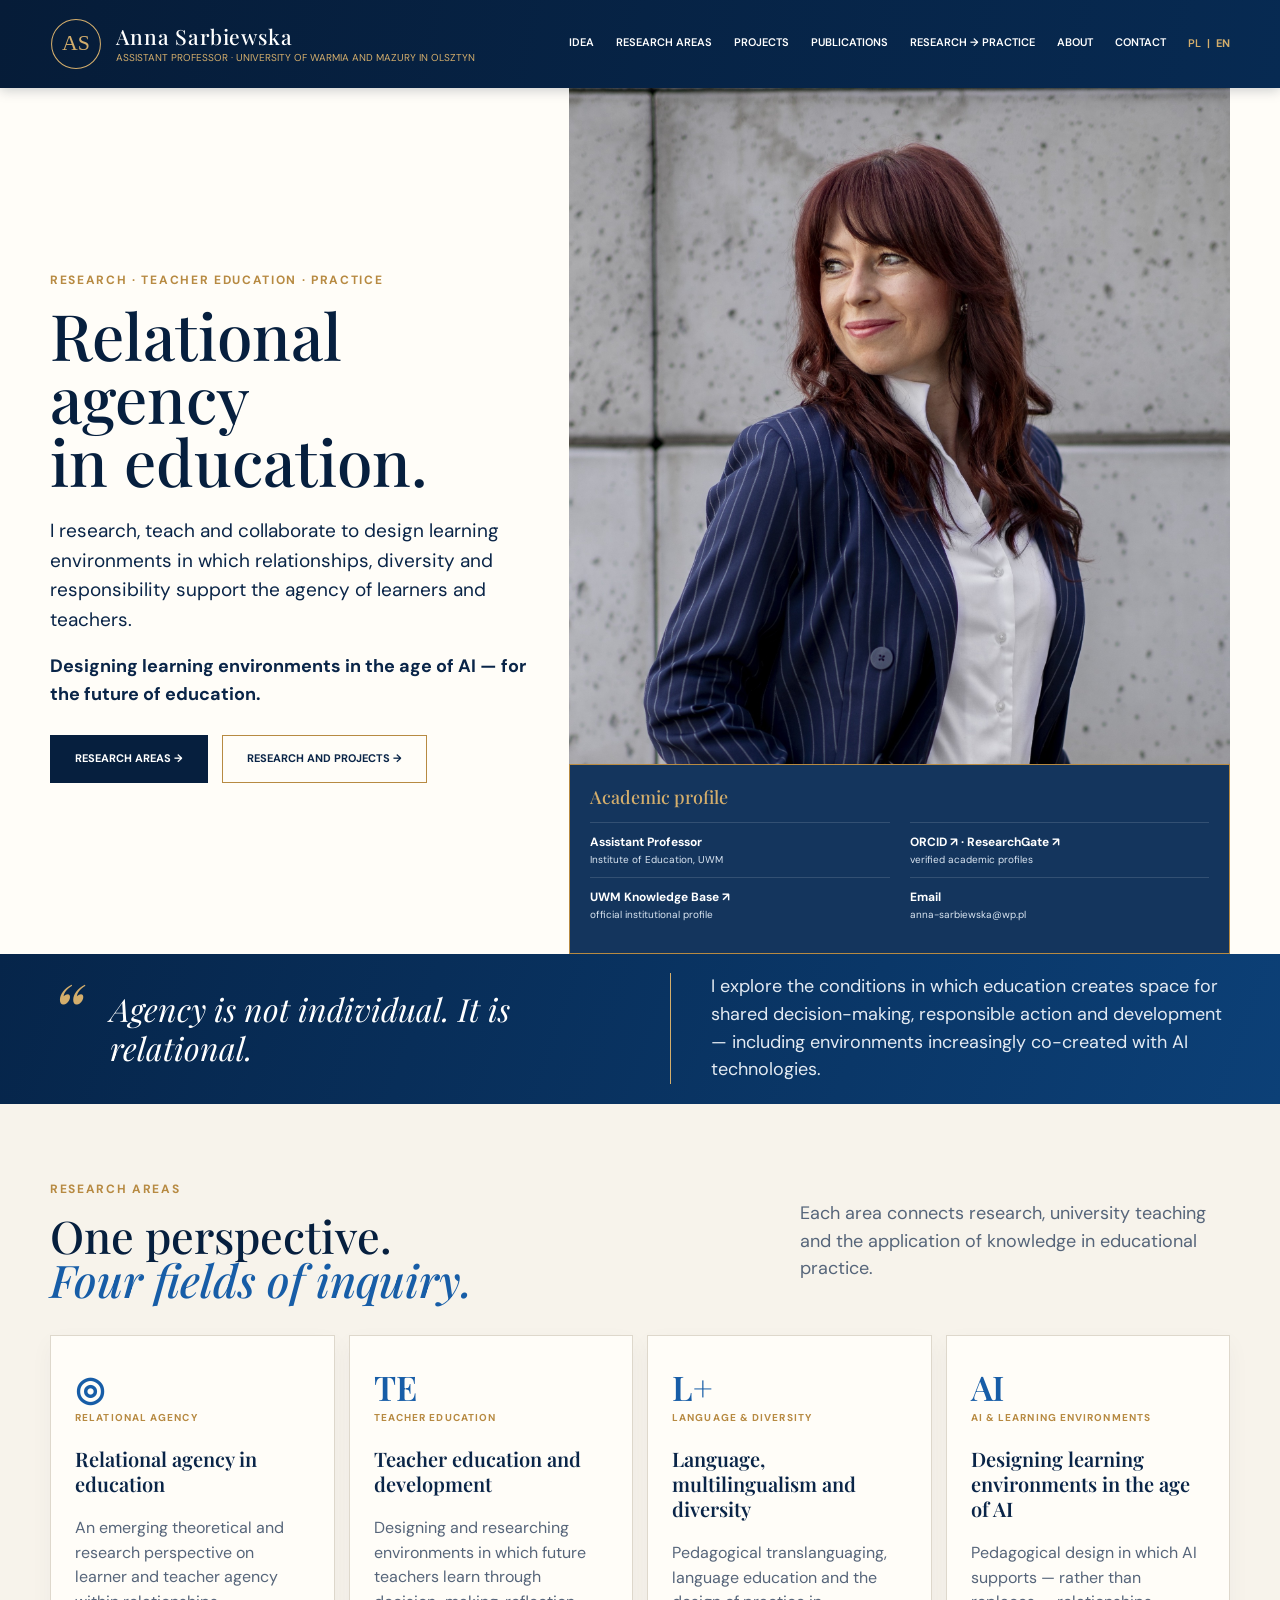
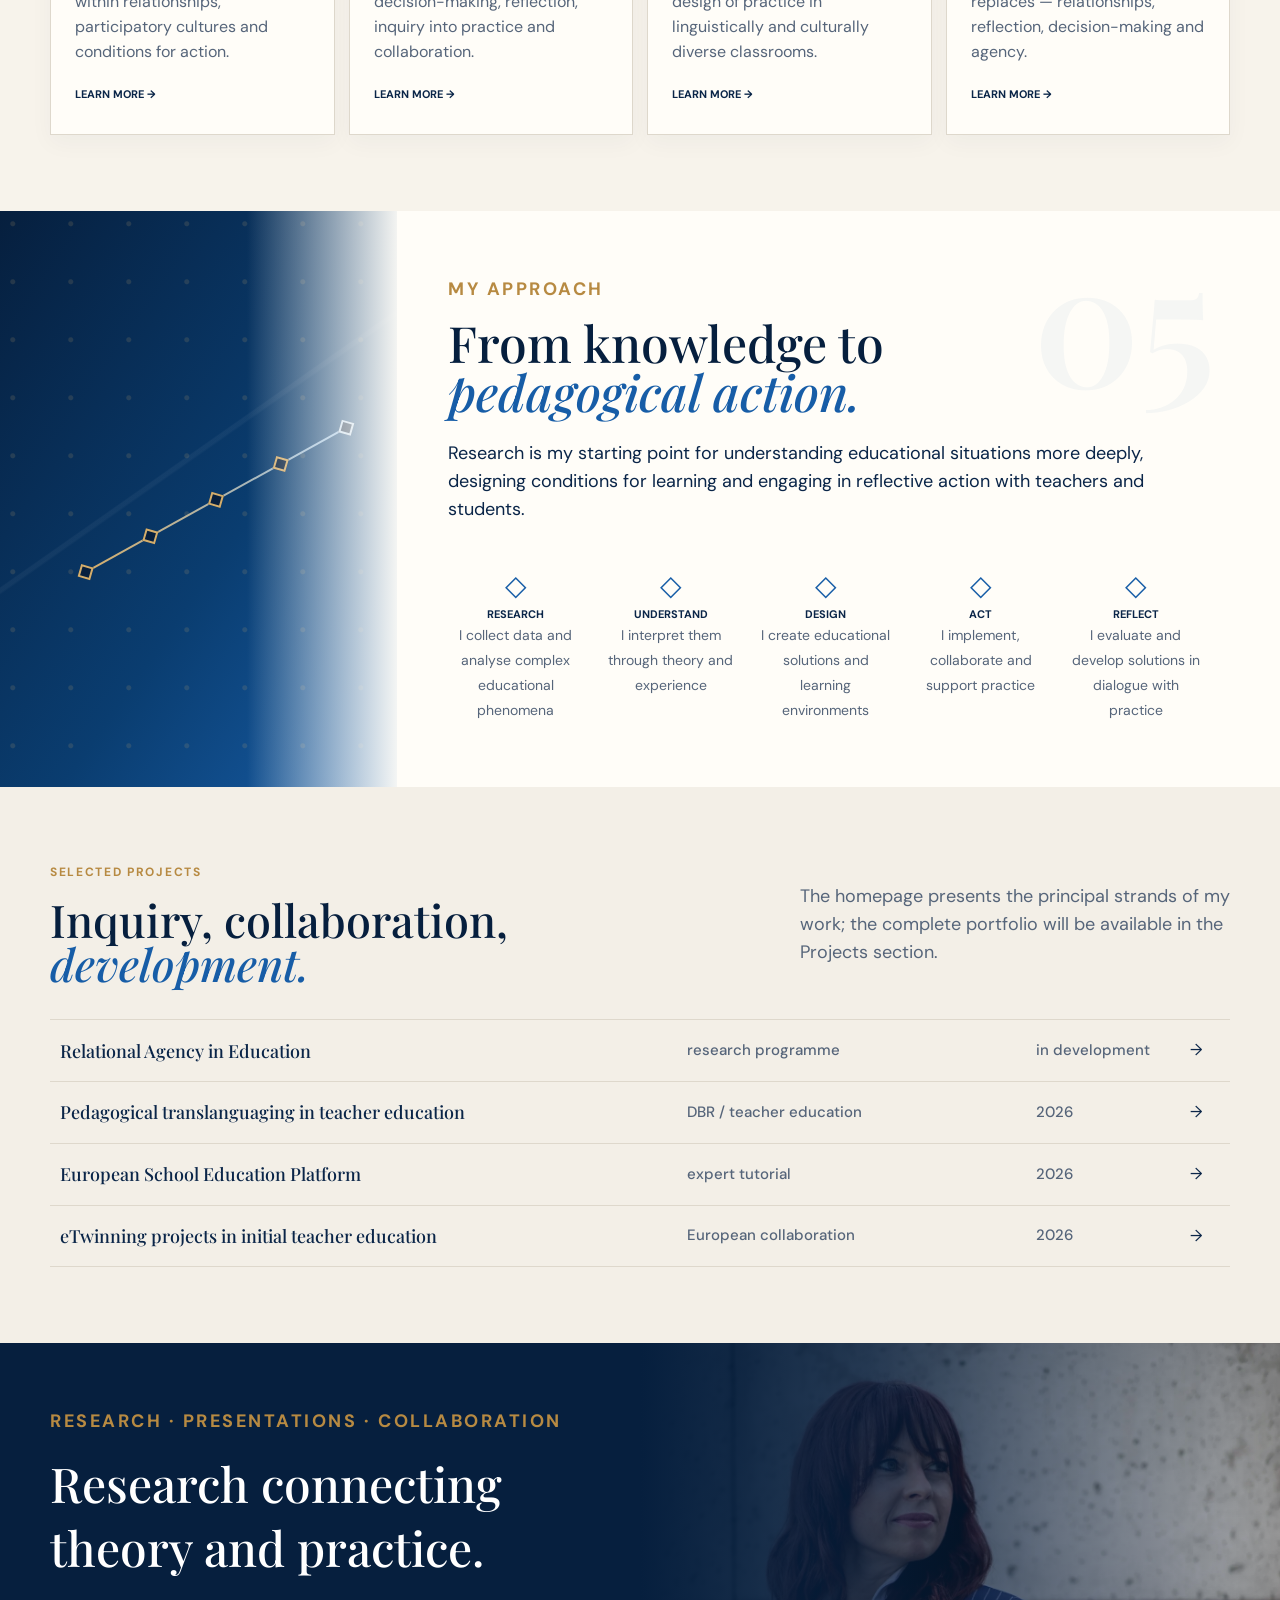
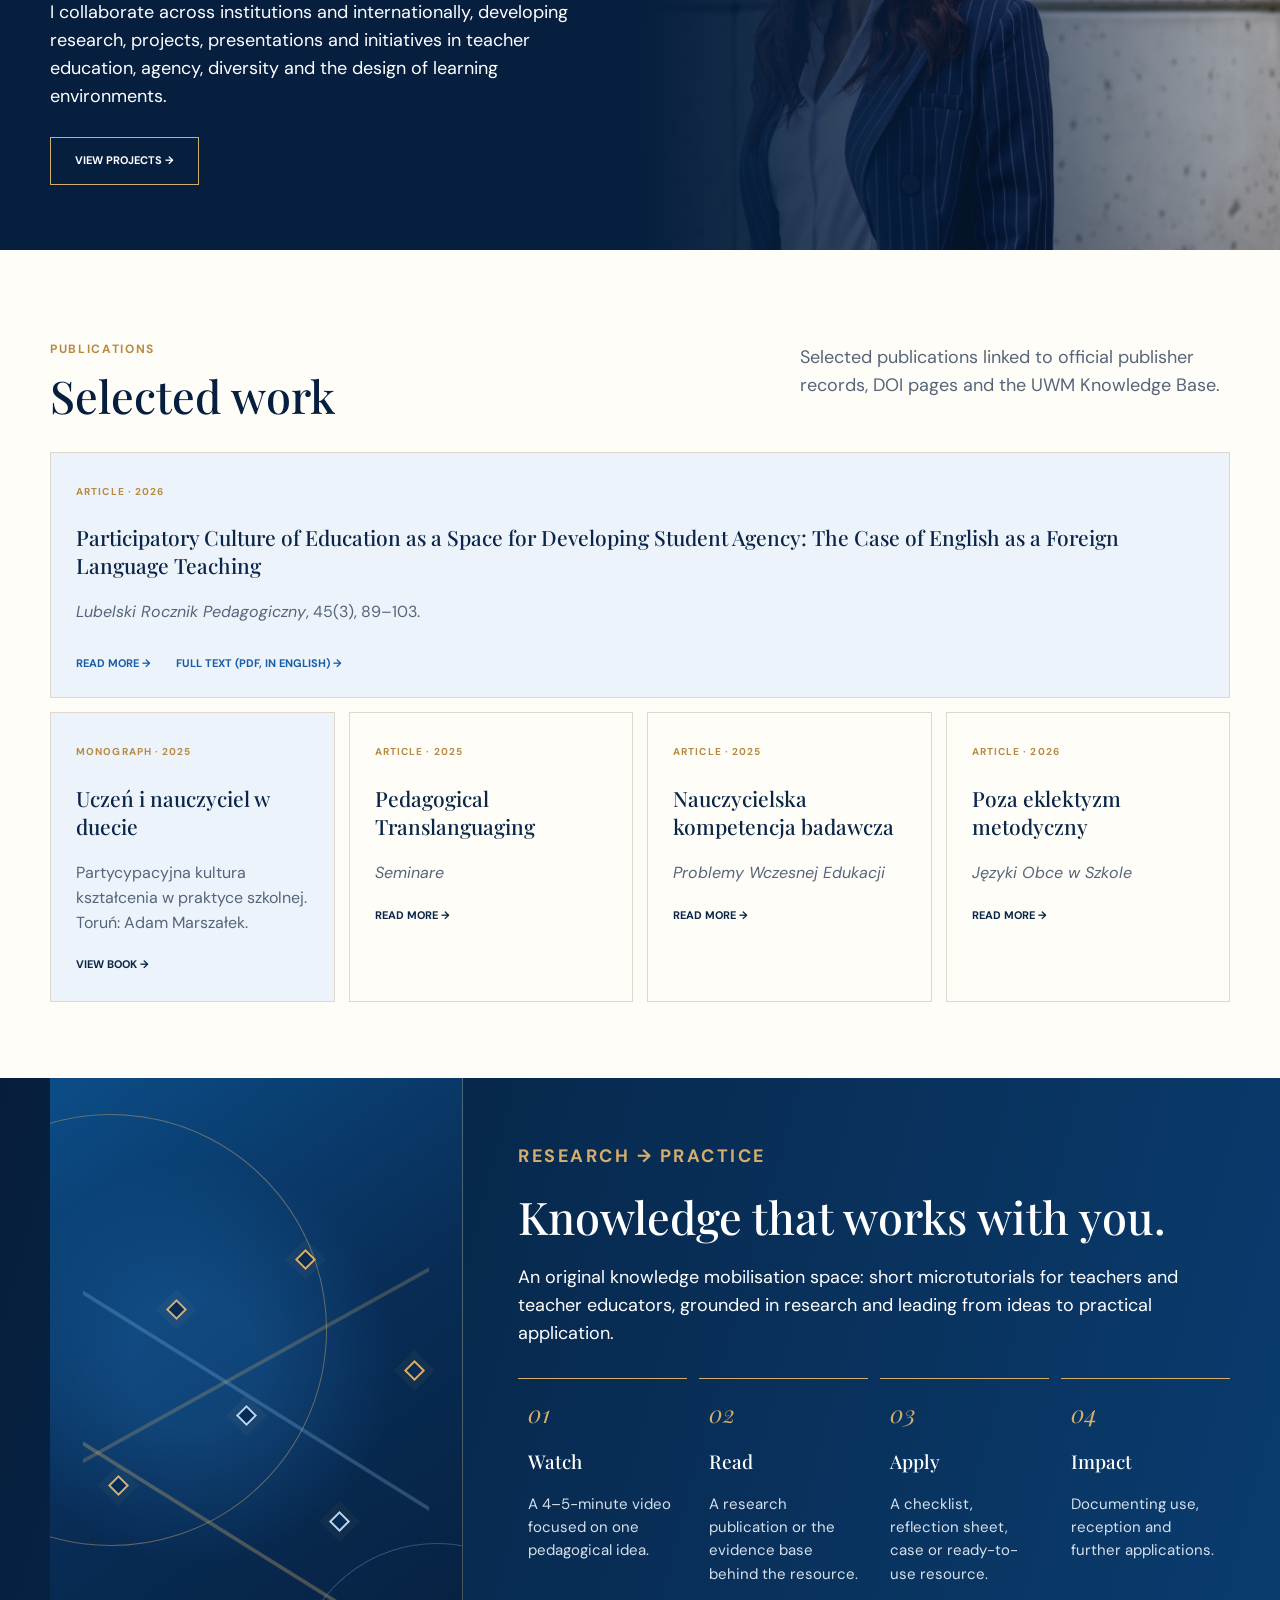
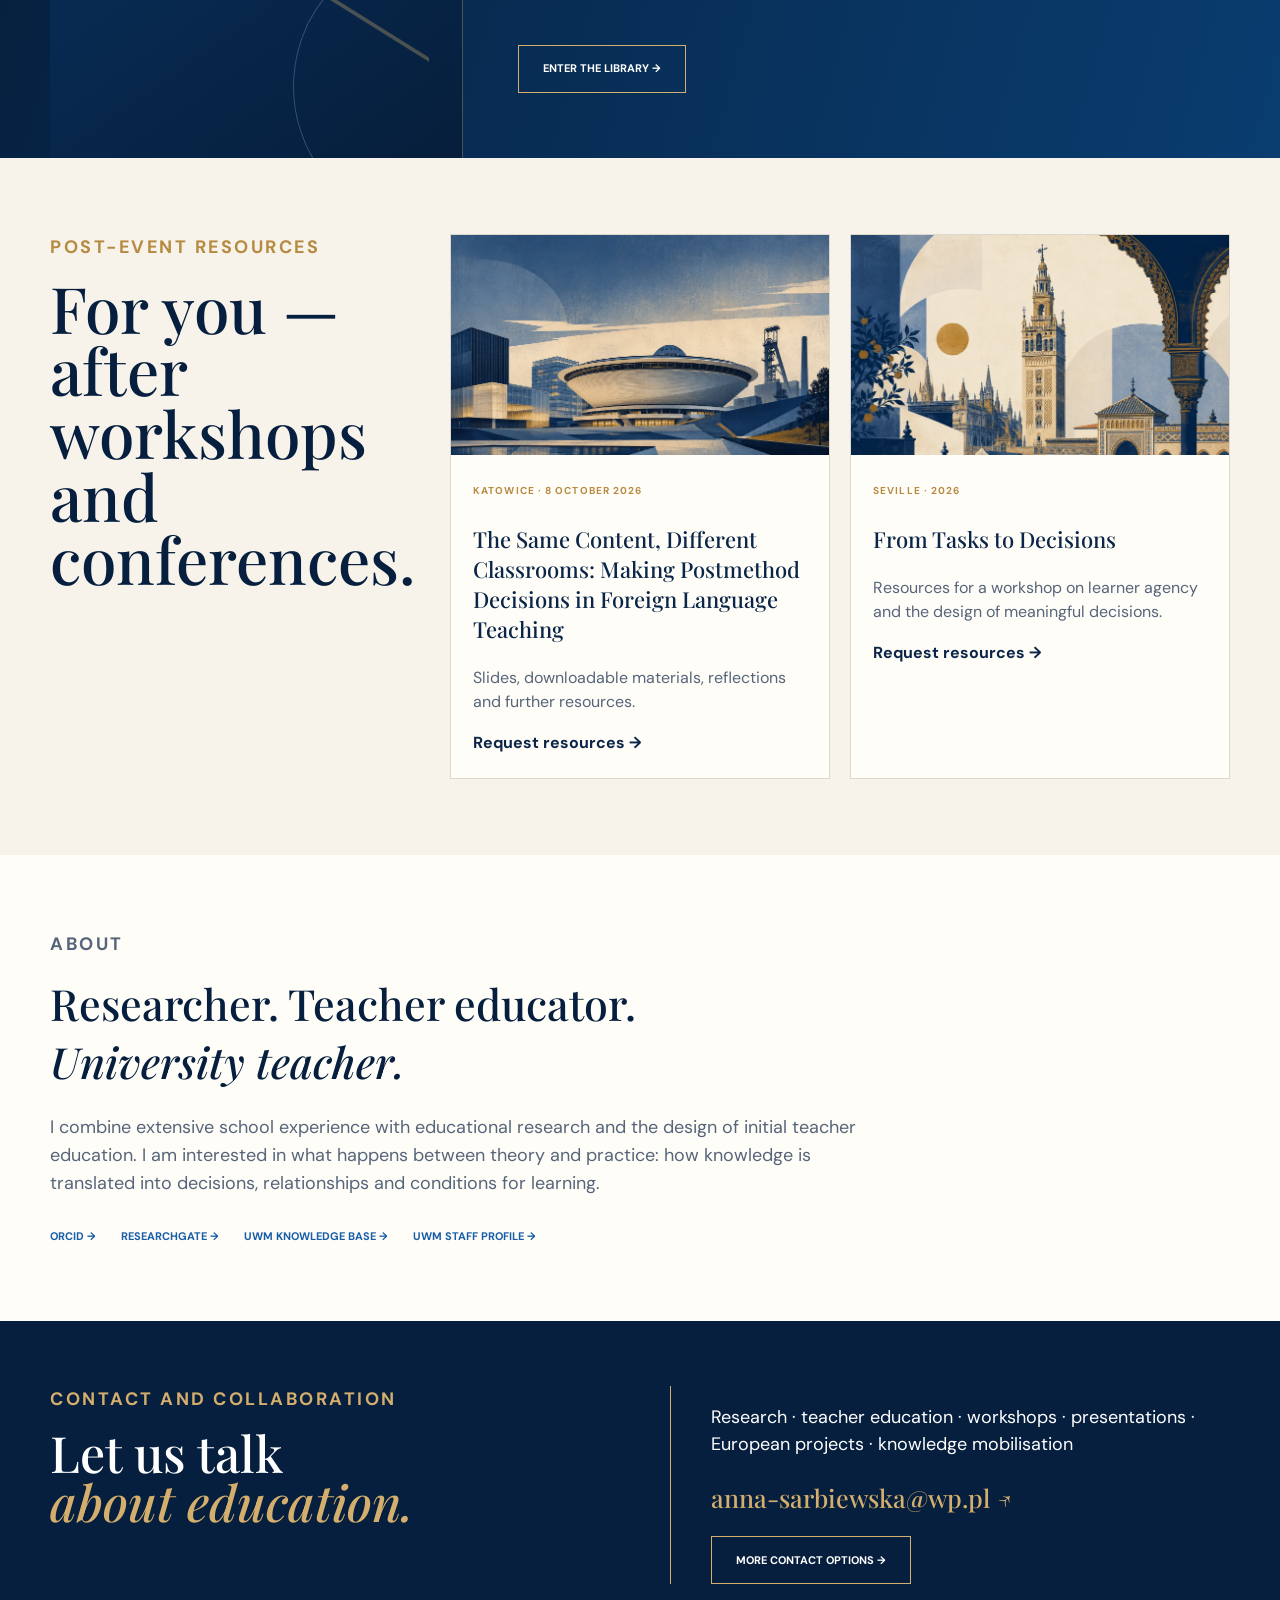
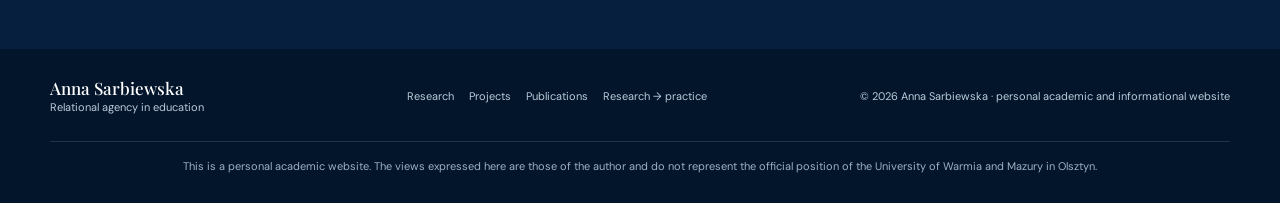
==== commit bcbd3ea0: "Add 2026 participatory culture and student agency article to publications" ====
--- a/en/index.html
+++ b/en/index.html
@@ -106,6 +106,12 @@
   <div class="wrap">
     <div class="section-title"><div><p class="overline">Publications</p><h2>Selected work</h2></div><p>Selected publications linked to official publisher records, DOI pages and the UWM Knowledge Base.</p></div>
     <div class="pub-grid">
+      <article class="pub featured" style="grid-column:1 / -1">
+        <span class="type">Article · 2026</span>
+        <h3>Participatory Culture of Education as a Space for Developing Student Agency: The Case of English as a Foreign Language Teaching</h3>
+        <p><em>Lubelski Rocznik Pedagogiczny</em>, 45(3), 89–103.</p>
+        <div class="profile-links"><a href="https://doi.org/10.17951/lrp.2026.45.3.89-103" target="_blank" rel="noopener">Read more →</a><a href="https://journals.umcs.pl/lrp/article/download/21080/13747" target="_blank" rel="noopener">Full text (PDF, in English) →</a></div>
+      </article>
       <article class="pub featured"><span class="type">Monograph · 2025</span><h3>Uczeń i nauczyciel w duecie</h3><p>Partycypacyjna kultura kształcenia w praktyce szkolnej. Toruń: Adam Marszałek.</p><a href="https://sklep.marszalek.com.pl/pl/glowna/5962-uczen-i-nauczyciel-w-duecie-partycypacyjna-kultura-ksztalcenia-w-praktyce-szkolnej.html" target="_blank" rel="noopener">View book →</a></article>
       <article class="pub"><span class="type">Article · 2025</span><h3>Pedagogical Translanguaging</h3><p><em>Seminare</em></p><a href="https://czasopisma.uksw.edu.pl/s/article/view/15479" target="_blank" rel="noopener">Read more →</a></article>
       <article class="pub"><span class="type">Article · 2025</span><h3>Nauczycielska kompetencja badawcza</h3><p><em>Problemy Wczesnej Edukacji</em></p><a href="https://doi.org/10.26881/pwe.2025.60.10" target="_blank" rel="noopener">Read more →</a></article>
